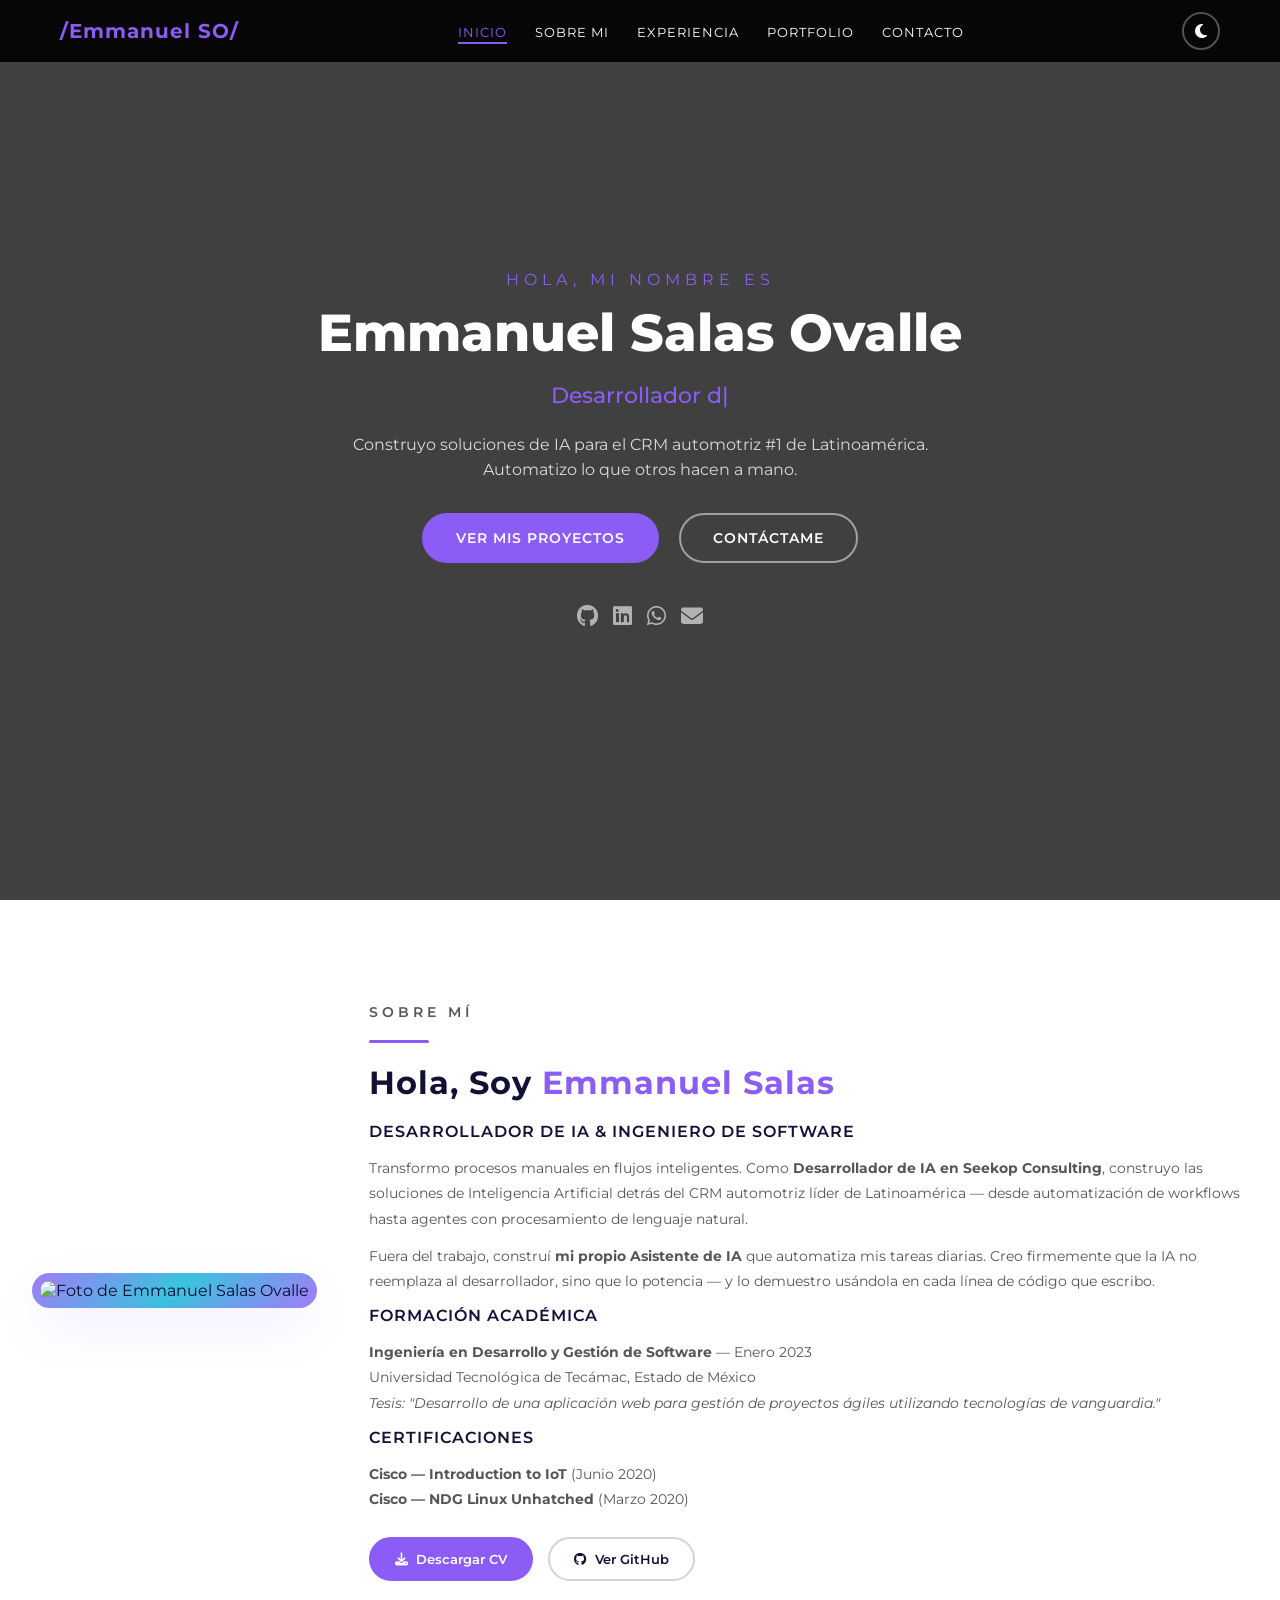
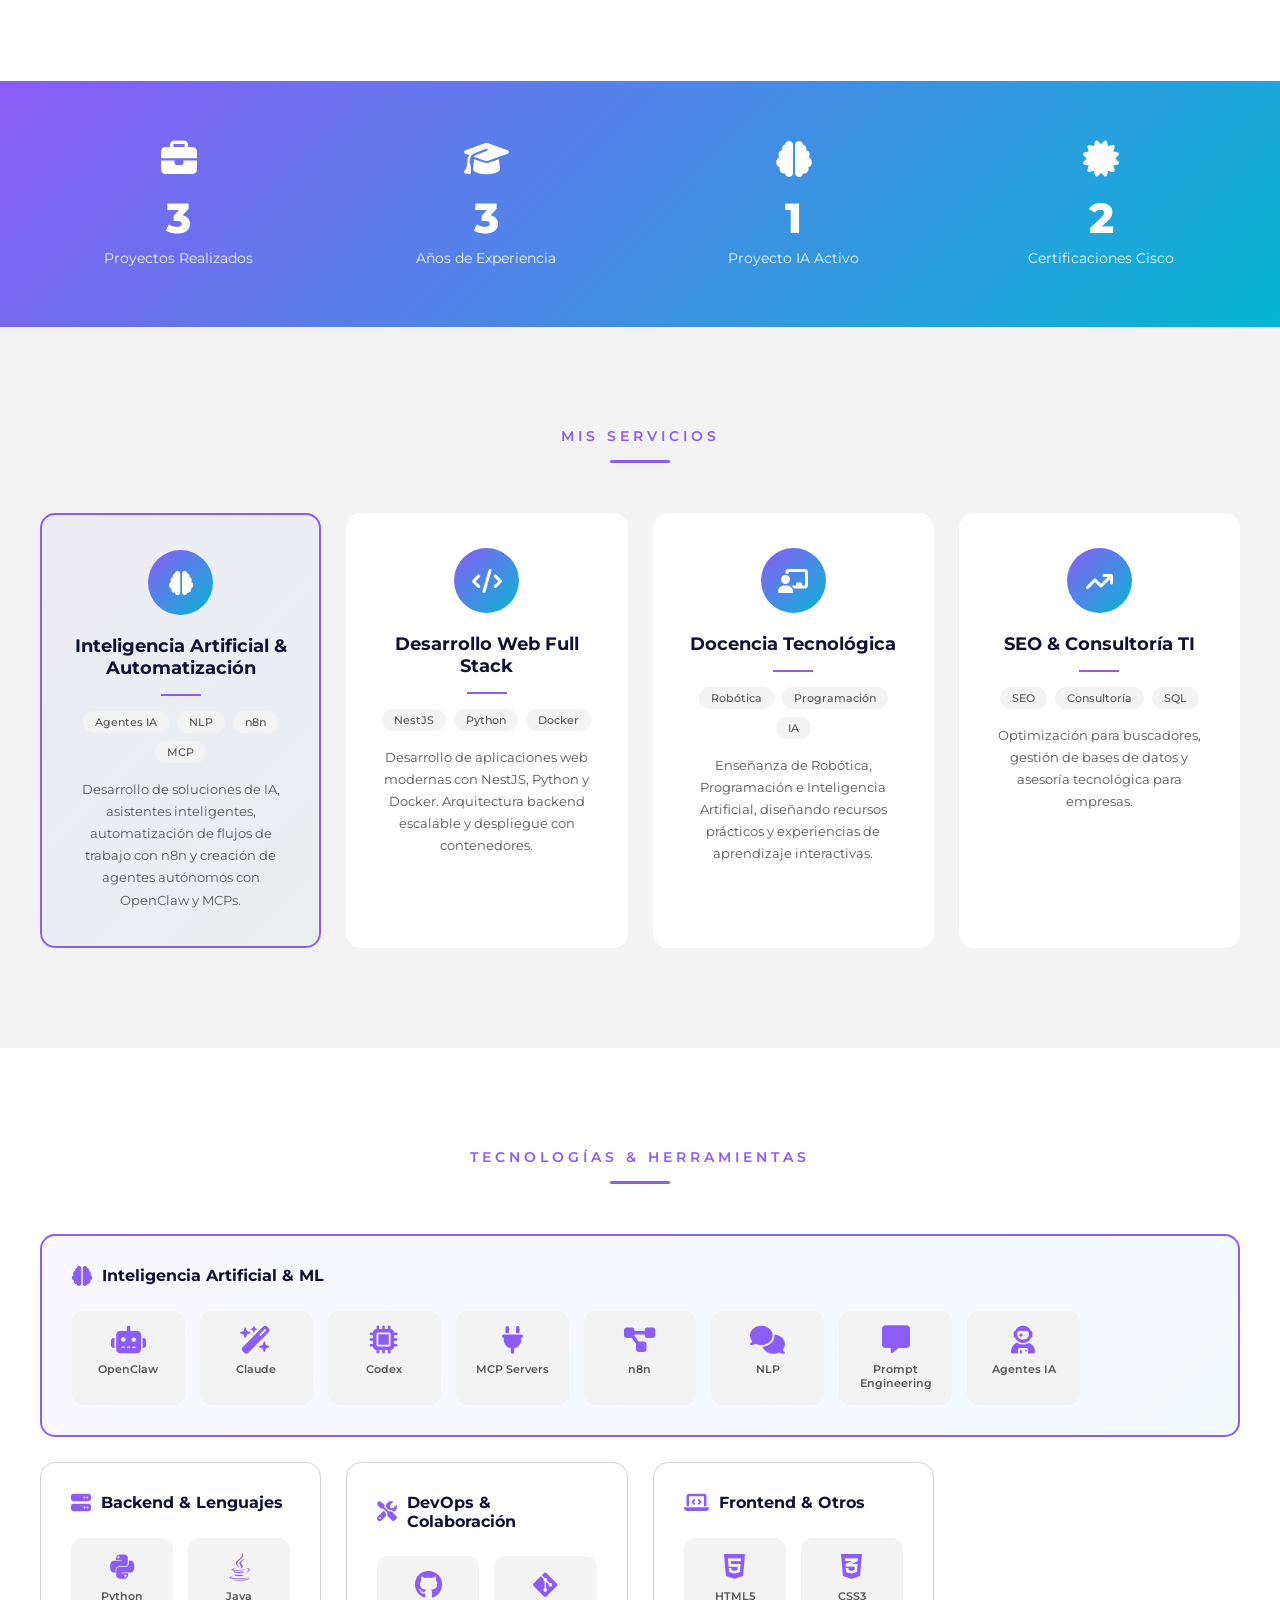
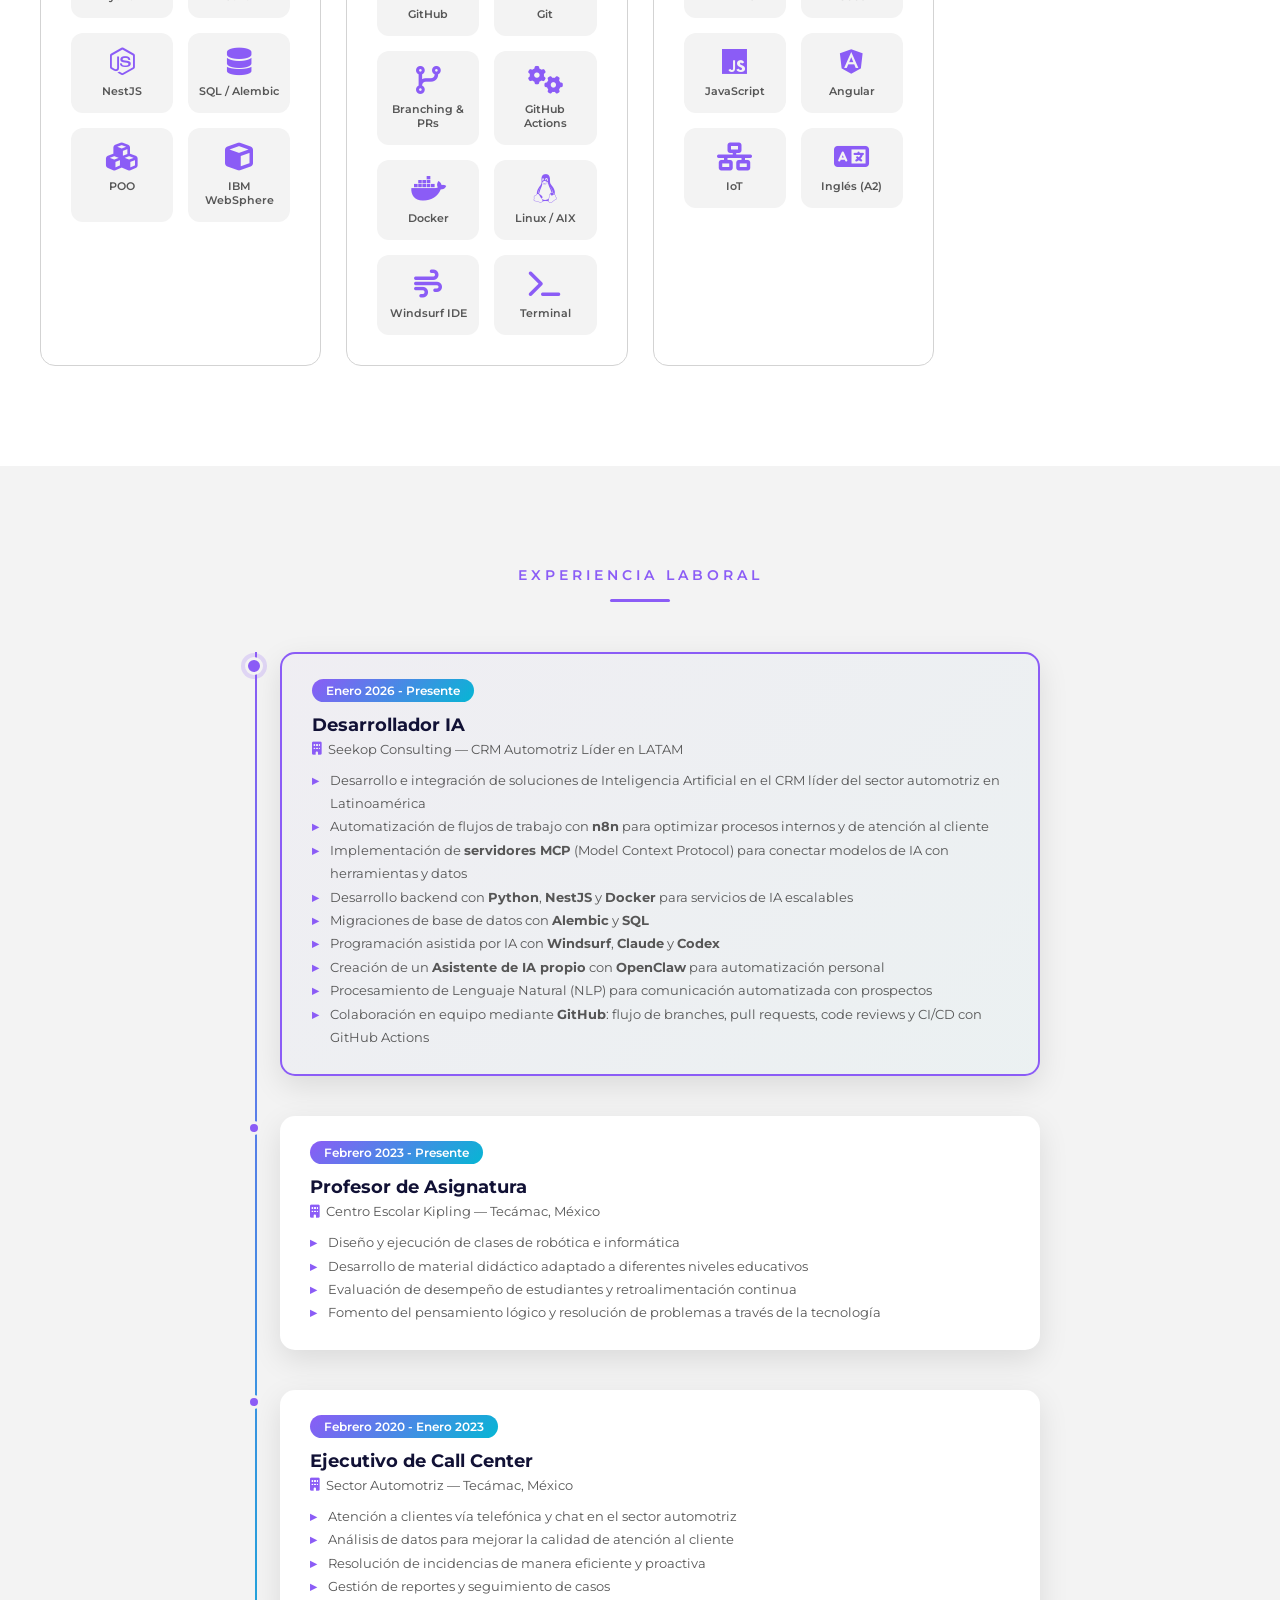
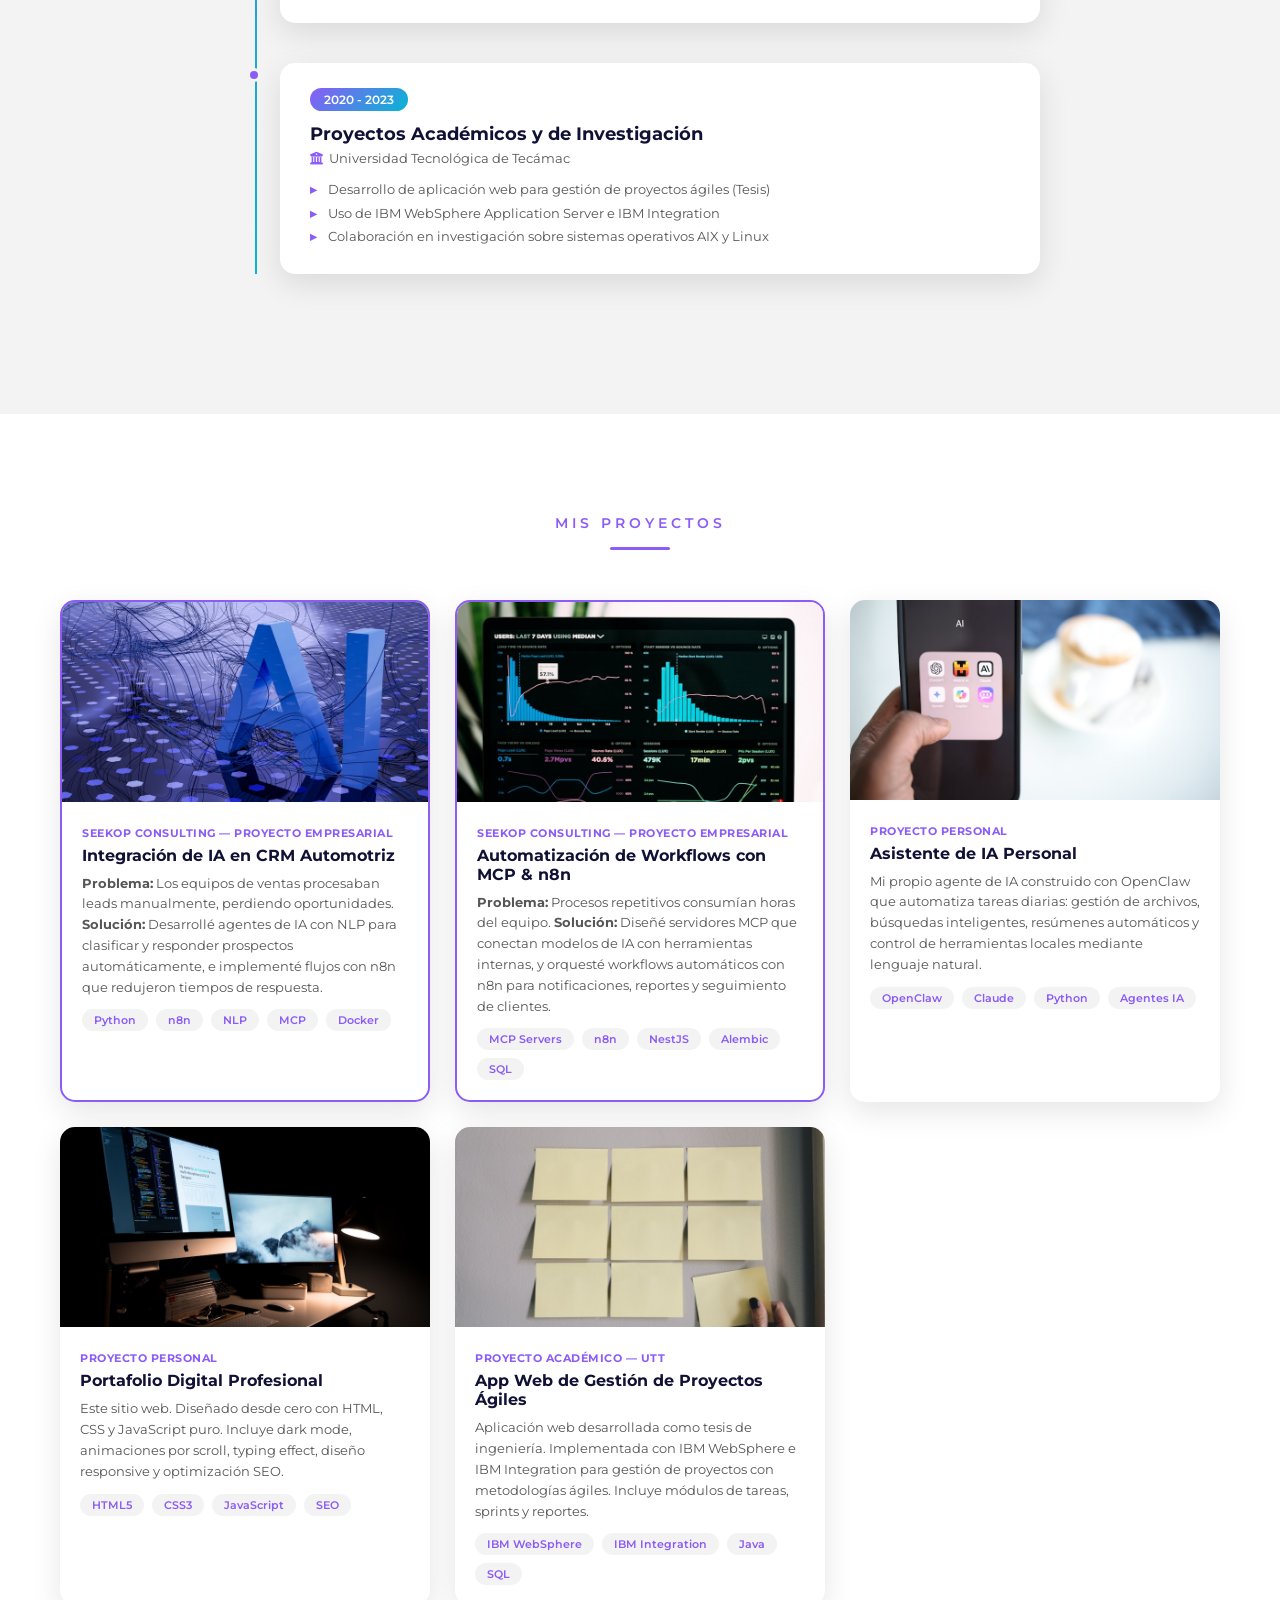
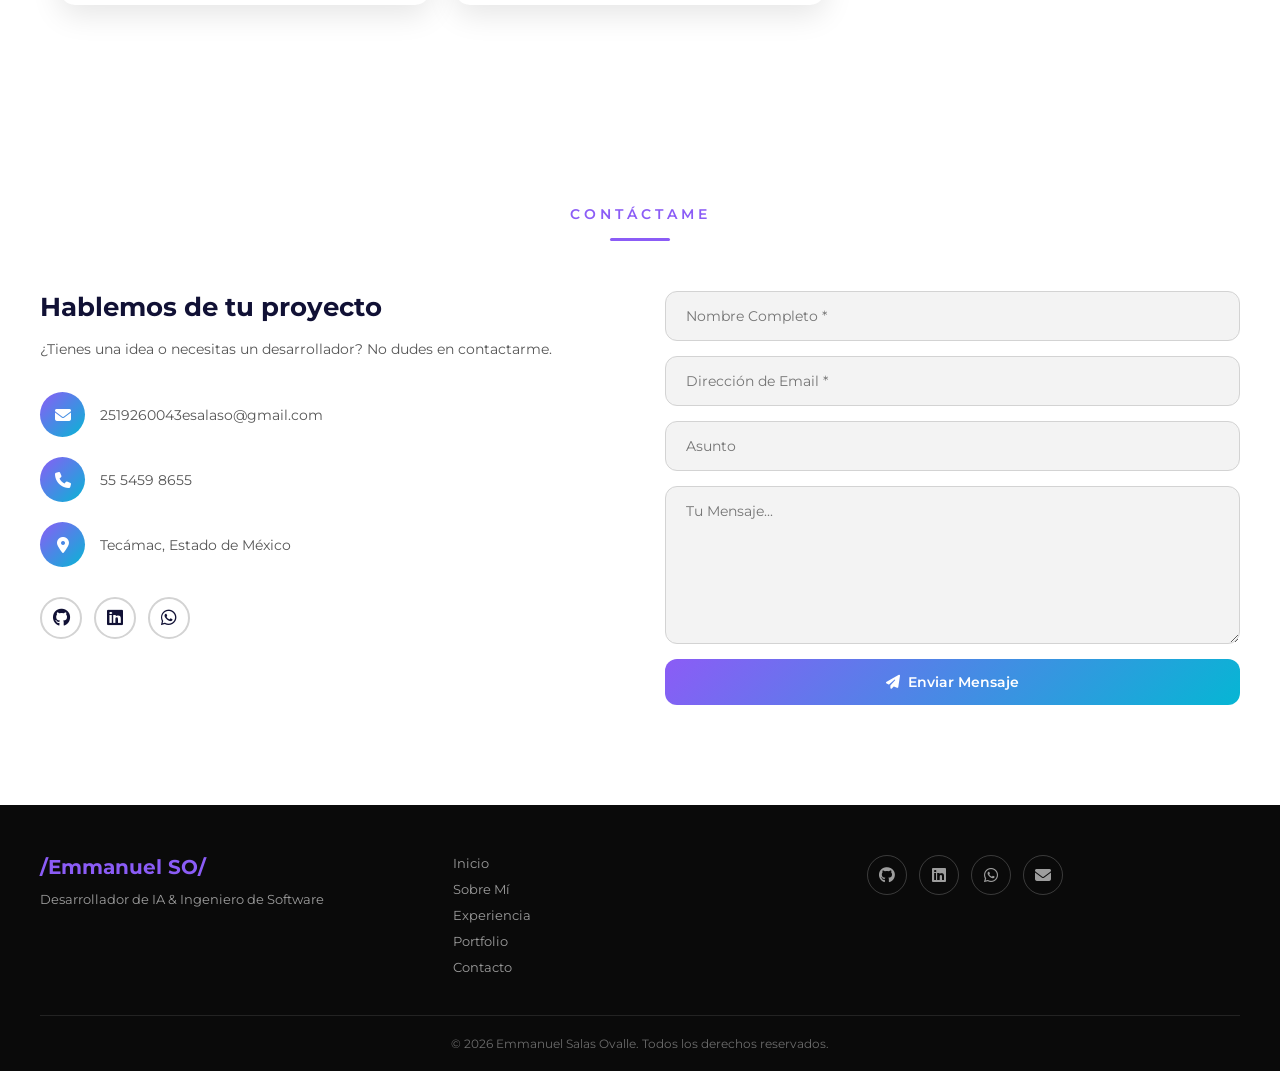
==== index.html @ 8e21f37c "feat: agregar preloader, OG image, Twitter cards y actualizar links GitHub" ====
<!DOCTYPE html>
<html lang="es" data-theme="light" style="scroll-behavior: smooth;">

<head>
    <meta charset="UTF-8">
    <meta http-equiv="X-UA-Compatible" content="IE=edge">
    <meta name="viewport" content="width=device-width, initial-scale=1.0">
    <meta name="description" content="Portafolio de Emmanuel Salas Ovalle - Desarrollador de IA en Seekop Consulting, Ingeniero en Desarrollo y Gestión de Software y Profesor de Robótica e Informática.">
    <meta property="og:title" content="Emmanuel Salas Ovalle - Desarrollador IA & Software">
    <meta property="og:description" content="Portafolio profesional de Emmanuel Salas Ovalle. Desarrollador de IA en Seekop Consulting, Desarrollo Web y Docencia Tecnológica.">
    <meta property="og:type" content="website">
    <meta property="og:image" content="https://emmanuelovalle0507-ops.github.io/trabajo-portafolio-CV/img/og-image.jpg">
    <meta property="og:url" content="https://emmanuelovalle0507-ops.github.io/trabajo-portafolio-CV/">
    <meta name="twitter:card" content="summary_large_image">
    <meta name="twitter:title" content="Emmanuel Salas Ovalle - Desarrollador IA & Software">
    <meta name="twitter:description" content="Portafolio profesional de Emmanuel Salas Ovalle. Desarrollador de IA en Seekop Consulting.">
    <meta name="twitter:image" content="https://emmanuelovalle0507-ops.github.io/trabajo-portafolio-CV/img/og-image.jpg">
    <link rel="preconnect" href="https://fonts.googleapis.com">
    <link rel="preconnect" href="https://fonts.gstatic.com" crossorigin>
    <link href="https://fonts.googleapis.com/css2?family=Montserrat:wght@300;400;500;600;700;800&display=swap" rel="stylesheet">
    <link rel="stylesheet" href="https://cdnjs.cloudflare.com/ajax/libs/font-awesome/6.1.1/css/all.min.css" integrity="sha512-KfkfwYDsLkIlwQp6LFnl8zNdLGxu9YAA1QvwINks4PhcElQSvqcyVLLD9aMhXd13uQjoXtEKNosOWaZqXgel0g==" crossorigin="anonymous" referrerpolicy="no-referrer" />
    <link rel="icon" href="data:image/svg+xml,<svg xmlns='http://www.w3.org/2000/svg' viewBox='0 0 100 100'><text y='.9em' font-size='90'>💻</text></svg>">
    <link rel="stylesheet" href="estilo.css">
    <title>Emmanuel Salas Ovalle | Desarrollador IA & Software</title>
</head>

<body>
    <!-- PRELOADER -->
    <div id="preloader">
        <div class="loader">
            <span class="loader-text">/Emmanuel SO/</span>
            <div class="loader-bar"><div class="loader-progress"></div></div>
        </div>
    </div>

    <!-- SECCION I N I C I O -->
    <section id="inicio">
        <div class="contenido">
            <header>
                <div class="contenido-header">
                    <h1>/Emmanuel SO/</h1>
                    <nav id="nav" class="">
                        <ul id="links">
                            <li><a href="#inicio" class="seleccionado">INICIO</a></li>
                            <li><a href="#sobremi">SOBRE MI</a></li>
                            <li><a href="#experiencia">EXPERIENCIA</a></li>
                            <li><a href="#portfolio">PORTFOLIO</a></li>
                            <li><a href="#contacto">CONTACTO</a></li>
                        </ul>
                    </nav>

                    <div class="header-acciones">
                        <!-- Dark mode toggle -->
                        <button id="tema-toggle" aria-label="Cambiar tema">
                            <i class="fa-solid fa-moon"></i>
                        </button>

                        <!-- Icono del menu responsive -->
                        <div id="icono-nav" onclick="responsiveMenu()">
                            <i class="fa-solid fa-bars"></i>
                        </div>
                    </div>
                </div>
            </header>
            <div class="presentacion">
                <p class="bienvenida">Hola, mi nombre es</p>
                <h2><span>Emmanuel Salas Ovalle</span></h2>
                <p class="typing-text" id="typing-text"></p>
                <p class="descripcion">Construyo soluciones de IA para el CRM automotriz #1 de Latinoamérica. Automatizo lo que otros hacen a mano.</p>
                <div class="hero-btns">
                    <a href="#portfolio" class="btn-primario">Ver mis proyectos</a>
                    <a href="#contacto" class="btn-secundario">Contáctame</a>
                </div>
                <div class="redes hero-redes">
                    <a href="https://github.com/EmmanuelSO12" target="_blank" rel="noopener noreferrer" aria-label="GitHub"><i class="fa-brands fa-github"></i></a>
                    <a href="https://www.linkedin.com/in/salas-ovalle-emmanuel-2b5255261/" target="_blank" rel="noopener noreferrer" aria-label="LinkedIn"><i class="fa-brands fa-linkedin"></i></a>
                    <a href="https://api.whatsapp.com/send?phone=525554598655" target="_blank" rel="noopener noreferrer" aria-label="WhatsApp"><i class="fa-brands fa-whatsapp"></i></a>
                    <a href="mailto:2519260043esalaso@gmail.com" aria-label="Email"><i class="fa-solid fa-envelope"></i></a>
                </div>
            </div>
        </div>
    </section>

    <!-- SECCION S O B R E M I -->
    <section id="sobremi">
        <div class="contenido-seccion fade-in">
            <div class="contenedor-foto">
                <img src="img/fotomia.jpeg" alt="Foto de Emmanuel Salas Ovalle">
            </div>
            <div class="sobremi">
                <p class="titulo-seccion">Sobre Mí</p>
                <h2>Hola, Soy <span>Emmanuel Salas</span></h2>
                <h3>Desarrollador de IA &amp; Ingeniero de Software</h3>
                <p>Transformo procesos manuales en flujos inteligentes. Como <strong>Desarrollador de IA en Seekop Consulting</strong>, construyo las soluciones de Inteligencia Artificial detrás del CRM automotriz líder de Latinoamérica — desde automatización de workflows hasta agentes con procesamiento de lenguaje natural.</p>
                <p>Fuera del trabajo, construí <strong>mi propio Asistente de IA</strong> que automatiza mis tareas diarias. Creo firmemente que la IA no reemplaza al desarrollador, sino que lo potencia — y lo demuestro usándola en cada línea de código que escribo.</p>

                <h3>Formación Académica</h3>
                <p>
                    <strong>Ingeniería en Desarrollo y Gestión de Software</strong> — Enero 2023<br>
                    Universidad Tecnológica de Tecámac, Estado de México<br>
                    <em>Tesis: "Desarrollo de una aplicación web para gestión de proyectos ágiles utilizando tecnologías de vanguardia."</em>
                </p>

                <h3>Certificaciones</h3>
                <p>
                    <strong>Cisco — Introduction to IoT</strong> (Junio 2020)<br>
                    <strong>Cisco — NDG Linux Unhatched</strong> (Marzo 2020)
                </p>

                <div class="sobremi-btns">
                    <a href="img/CV_Salas_Ovalle_Emmanuel.pdf" target="_blank" class="btn-cv"><i class="fa-solid fa-download"></i> Descargar CV</a>
                    <a href="https://github.com/EmmanuelSO12" target="_blank" rel="noopener noreferrer" class="btn-github"><i class="fa-brands fa-github"></i> Ver GitHub</a>
                </div>
            </div>
        </div>
    </section>

    <!-- SECCION C O N T A D O R E S -->
    <section id="contadores">
        <div class="contadores-grid">
            <div class="contador fade-in">
                <i class="fa-solid fa-briefcase"></i>
                <span class="contador-numero" data-target="5">0</span>
                <p>Proyectos Realizados</p>
            </div>
            <div class="contador fade-in">
                <i class="fa-solid fa-graduation-cap"></i>
                <span class="contador-numero" data-target="5">0</span>
                <p>Años de Experiencia</p>
            </div>
            <div class="contador fade-in">
                <i class="fa-solid fa-brain"></i>
                <span class="contador-numero" data-target="1">0</span>
                <p>Proyecto IA Activo</p>
            </div>
            <div class="contador fade-in">
                <i class="fa-solid fa-certificate"></i>
                <span class="contador-numero" data-target="2">0</span>
                <p>Certificaciones Cisco</p>
            </div>
        </div>
    </section>

    <!-- SECCION S E R V I C I O S -->
    <section id="servicios">
        <h3 class="titulo-seccion fade-in">MIS SERVICIOS</h3>
        <div class="servicios-grid">
            <div class="servicio fade-in">
                <span class="icono"><i class="fa-solid fa-brain"></i></span>
                <h4>Inteligencia Artificial &amp; Automatización</h4>
                <hr>
                <ul class="servicios-tag">
                    <li>Agentes IA</li>
                    <li>NLP</li>
                    <li>n8n</li>
                    <li>MCP</li>
                </ul>
                <p>Desarrollo de soluciones de IA, asistentes inteligentes, automatización de flujos de trabajo con n8n y creación de agentes autónomos con OpenClaw y MCPs.</p>
            </div>
            <div class="servicio fade-in">
                <span class="icono"><i class="fa-solid fa-code"></i></span>
                <h4>Desarrollo Web Full Stack</h4>
                <hr>
                <ul class="servicios-tag">
                    <li>NestJS</li>
                    <li>Python</li>
                    <li>Docker</li>
                </ul>
                <p>Desarrollo de aplicaciones web modernas con NestJS, Python y Docker. Arquitectura backend escalable y despliegue con contenedores.</p>
            </div>
            <div class="servicio fade-in">
                <span class="icono"><i class="fa-solid fa-chalkboard-user"></i></span>
                <h4>Docencia Tecnológica</h4>
                <hr>
                <ul class="servicios-tag">
                    <li>Robótica</li>
                    <li>Programación</li>
                    <li>IA</li>
                </ul>
                <p>Enseñanza de Robótica, Programación e Inteligencia Artificial, diseñando recursos prácticos y experiencias de aprendizaje interactivas.</p>
            </div>
            <div class="servicio fade-in">
                <span class="icono"><i class="fa-solid fa-arrow-trend-up"></i></span>
                <h4>SEO &amp; Consultoría TI</h4>
                <hr>
                <ul class="servicios-tag">
                    <li>SEO</li>
                    <li>Consultoría</li>
                    <li>SQL</li>
                </ul>
                <p>Optimización para buscadores, gestión de bases de datos y asesoría tecnológica para empresas.</p>
            </div>
        </div>
    </section>

    <!-- SECCION H A B I L I D A D E S -->
    <section id="skills">
        <h3 class="titulo-seccion fade-in">TECNOLOGÍAS &amp; HERRAMIENTAS</h3>
        <div class="skills-grid">
            <!-- CATEGORIA PRINCIPAL: IA -->
            <div class="skill-categoria fade-in">
                <h4><i class="fa-solid fa-brain"></i> Inteligencia Artificial &amp; ML</h4>
                <div class="tech-items">
                    <div class="tech-item">
                        <i class="fa-solid fa-robot"></i>
                        <span>OpenClaw</span>
                    </div>
                    <div class="tech-item">
                        <i class="fa-solid fa-wand-magic-sparkles"></i>
                        <span>Claude</span>
                    </div>
                    <div class="tech-item">
                        <i class="fa-solid fa-microchip"></i>
                        <span>Codex</span>
                    </div>
                    <div class="tech-item">
                        <i class="fa-solid fa-plug"></i>
                        <span>MCP Servers</span>
                    </div>
                    <div class="tech-item">
                        <i class="fa-solid fa-diagram-project"></i>
                        <span>n8n</span>
                    </div>
                    <div class="tech-item">
                        <i class="fa-solid fa-comments"></i>
                        <span>NLP</span>
                    </div>
                    <div class="tech-item">
                        <i class="fa-solid fa-message"></i>
                        <span>Prompt Engineering</span>
                    </div>
                    <div class="tech-item">
                        <i class="fa-solid fa-user-astronaut"></i>
                        <span>Agentes IA</span>
                    </div>
                </div>
            </div>
            <!-- BACKEND & LENGUAJES -->
            <div class="skill-categoria fade-in">
                <h4><i class="fa-solid fa-server"></i> Backend &amp; Lenguajes</h4>
                <div class="tech-items">
                    <div class="tech-item">
                        <i class="fa-brands fa-python"></i>
                        <span>Python</span>
                    </div>
                    <div class="tech-item">
                        <i class="fa-brands fa-java"></i>
                        <span>Java</span>
                    </div>
                    <div class="tech-item">
                        <i class="fa-brands fa-node-js"></i>
                        <span>NestJS</span>
                    </div>
                    <div class="tech-item">
                        <i class="fa-solid fa-database"></i>
                        <span>SQL / Alembic</span>
                    </div>
                    <div class="tech-item">
                        <i class="fa-solid fa-cubes"></i>
                        <span>POO</span>
                    </div>
                    <div class="tech-item">
                        <i class="fa-solid fa-cube"></i>
                        <span>IBM WebSphere</span>
                    </div>
                </div>
            </div>
            <!-- DEVOPS & HERRAMIENTAS -->
            <div class="skill-categoria fade-in">
                <h4><i class="fa-solid fa-tools"></i> DevOps &amp; Colaboración</h4>
                <div class="tech-items">
                    <div class="tech-item">
                        <i class="fa-brands fa-github"></i>
                        <span>GitHub</span>
                    </div>
                    <div class="tech-item">
                        <i class="fa-brands fa-git-alt"></i>
                        <span>Git</span>
                    </div>
                    <div class="tech-item">
                        <i class="fa-solid fa-code-branch"></i>
                        <span>Branching & PRs</span>
                    </div>
                    <div class="tech-item">
                        <i class="fa-solid fa-gears"></i>
                        <span>GitHub Actions</span>
                    </div>
                    <div class="tech-item">
                        <i class="fa-brands fa-docker"></i>
                        <span>Docker</span>
                    </div>
                    <div class="tech-item">
                        <i class="fa-brands fa-linux"></i>
                        <span>Linux / AIX</span>
                    </div>
                    <div class="tech-item">
                        <i class="fa-solid fa-wind"></i>
                        <span>Windsurf IDE</span>
                    </div>
                    <div class="tech-item">
                        <i class="fa-solid fa-terminal"></i>
                        <span>Terminal</span>
                    </div>
                </div>
            </div>
            <!-- FRONTEND & OTROS -->
            <div class="skill-categoria fade-in">
                <h4><i class="fa-solid fa-laptop-code"></i> Frontend &amp; Otros</h4>
                <div class="tech-items">
                    <div class="tech-item">
                        <i class="fa-brands fa-html5"></i>
                        <span>HTML5</span>
                    </div>
                    <div class="tech-item">
                        <i class="fa-brands fa-css3-alt"></i>
                        <span>CSS3</span>
                    </div>
                    <div class="tech-item">
                        <i class="fa-brands fa-js"></i>
                        <span>JavaScript</span>
                    </div>
                    <div class="tech-item">
                        <i class="fa-brands fa-angular"></i>
                        <span>Angular</span>
                    </div>
                    <div class="tech-item">
                        <i class="fa-solid fa-network-wired"></i>
                        <span>IoT</span>
                    </div>
                    <div class="tech-item">
                        <i class="fa-solid fa-language"></i>
                        <span>Inglés (A2)</span>
                    </div>
                </div>
            </div>
        </div>
    </section>

    <!-- SECCION E X P E R I E N C I A -->
    <section id="experiencia">
        <h3 class="titulo-seccion fade-in">EXPERIENCIA LABORAL</h3>
        <div class="timeline">
            <div class="timeline-item fade-in">
                <div class="timeline-dot"></div>
                <div class="timeline-contenido">
                    <span class="timeline-fecha">Enero 2026 - Presente</span>
                    <h4>Desarrollador IA</h4>
                    <p class="timeline-empresa"><i class="fa-solid fa-building"></i> Seekop Consulting — CRM Automotriz Líder en LATAM</p>
                    <ul>
                        <li>Desarrollo e integración de soluciones de Inteligencia Artificial en el CRM líder del sector automotriz en Latinoamérica</li>
                        <li>Automatización de flujos de trabajo con <strong>n8n</strong> para optimizar procesos internos y de atención al cliente</li>
                        <li>Implementación de <strong>servidores MCP</strong> (Model Context Protocol) para conectar modelos de IA con herramientas y datos</li>
                        <li>Desarrollo backend con <strong>Python</strong>, <strong>NestJS</strong> y <strong>Docker</strong> para servicios de IA escalables</li>
                        <li>Migraciones de base de datos con <strong>Alembic</strong> y <strong>SQL</strong></li>
                        <li>Programación asistida por IA con <strong>Windsurf</strong>, <strong>Claude</strong> y <strong>Codex</strong></li>
                        <li>Creación de un <strong>Asistente de IA propio</strong> con <strong>OpenClaw</strong> para automatización personal</li>
                        <li>Procesamiento de Lenguaje Natural (NLP) para comunicación automatizada con prospectos</li>
                        <li>Colaboración en equipo mediante <strong>GitHub</strong>: flujo de branches, pull requests, code reviews y CI/CD con GitHub Actions</li>
                    </ul>
                </div>
            </div>
            <div class="timeline-item fade-in">
                <div class="timeline-dot"></div>
                <div class="timeline-contenido">
                    <span class="timeline-fecha">Febrero 2023 - Presente</span>
                    <h4>Profesor de Asignatura</h4>
                    <p class="timeline-empresa"><i class="fa-solid fa-building"></i> Centro Escolar Kipling — Tecámac, México</p>
                    <ul>
                        <li>Diseño y ejecución de clases de robótica e informática</li>
                        <li>Desarrollo de material didáctico adaptado a diferentes niveles educativos</li>
                        <li>Evaluación de desempeño de estudiantes y retroalimentación continua</li>
                        <li>Fomento del pensamiento lógico y resolución de problemas a través de la tecnología</li>
                    </ul>
                </div>
            </div>
            <div class="timeline-item fade-in">
                <div class="timeline-dot"></div>
                <div class="timeline-contenido">
                    <span class="timeline-fecha">Febrero 2020 - Enero 2023</span>
                    <h4>Ejecutivo de Call Center</h4>
                    <p class="timeline-empresa"><i class="fa-solid fa-building"></i> Sector Automotriz — Tecámac, México</p>
                    <ul>
                        <li>Atención a clientes vía telefónica y chat en el sector automotriz</li>
                        <li>Análisis de datos para mejorar la calidad de atención al cliente</li>
                        <li>Resolución de incidencias de manera eficiente y proactiva</li>
                        <li>Gestión de reportes y seguimiento de casos</li>
                    </ul>
                </div>
            </div>
            <div class="timeline-item fade-in">
                <div class="timeline-dot"></div>
                <div class="timeline-contenido">
                    <span class="timeline-fecha">2020 - 2023</span>
                    <h4>Proyectos Académicos y de Investigación</h4>
                    <p class="timeline-empresa"><i class="fa-solid fa-university"></i> Universidad Tecnológica de Tecámac</p>
                    <ul>
                        <li>Desarrollo de aplicación web para gestión de proyectos ágiles (Tesis)</li>
                        <li>Uso de IBM WebSphere Application Server e IBM Integration</li>
                        <li>Colaboración en investigación sobre sistemas operativos AIX y Linux</li>
                    </ul>
                </div>
            </div>
        </div>
    </section>

    <!-- SECCION PORTAFOLIO -->
    <section id="portfolio">
        <h3 class="titulo-seccion fade-in">MIS PROYECTOS</h3>
        <div class="portfolio-grid">
            <!-- CASE STUDY: Seekop IA -->
            <div class="proyecto proyecto-destacado fade-in">
                <div class="proyecto-img">
                    <img src="img/proyecto-ia-crm.jpg" alt="IA en Seekop Consulting - CRM Automotriz" loading="lazy">
                    <div class="proyecto-overlay">
                        <div class="proyecto-links">
                            <span class="badge-case-study">Case Study</span>
                        </div>
                    </div>
                </div>
                <div class="proyecto-info">
                    <span class="proyecto-tipo">Seekop Consulting — Proyecto Empresarial</span>
                    <h4>Integración de IA en CRM Automotriz</h4>
                    <p><strong>Problema:</strong> Los equipos de ventas procesaban leads manualmente, perdiendo oportunidades. <strong>Solución:</strong> Desarrollé agentes de IA con NLP para clasificar y responder prospectos automáticamente, e implementé flujos con n8n que redujeron tiempos de respuesta.</p>
                    <div class="proyecto-tags">
                        <span>Python</span>
                        <span>n8n</span>
                        <span>NLP</span>
                        <span>MCP</span>
                        <span>Docker</span>
                    </div>
                </div>
            </div>
            <!-- CASE STUDY: Automatización Seekop -->
            <div class="proyecto proyecto-destacado fade-in">
                <div class="proyecto-img">
                    <img src="img/proyecto-workflows.jpg" alt="Automatización de Workflows con n8n" loading="lazy">
                    <div class="proyecto-overlay">
                        <div class="proyecto-links">
                            <span class="badge-case-study">Case Study</span>
                        </div>
                    </div>
                </div>
                <div class="proyecto-info">
                    <span class="proyecto-tipo">Seekop Consulting — Proyecto Empresarial</span>
                    <h4>Automatización de Workflows con MCP &amp; n8n</h4>
                    <p><strong>Problema:</strong> Procesos repetitivos consumían horas del equipo. <strong>Solución:</strong> Diseñé servidores MCP que conectan modelos de IA con herramientas internas, y orquesté workflows automáticos con n8n para notificaciones, reportes y seguimiento de clientes.</p>
                    <div class="proyecto-tags">
                        <span>MCP Servers</span>
                        <span>n8n</span>
                        <span>NestJS</span>
                        <span>Alembic</span>
                        <span>SQL</span>
                    </div>
                </div>
            </div>
            <!-- PROYECTO REAL: Asistente IA Personal -->
            <div class="proyecto fade-in">
                <div class="proyecto-img">
                    <img src="img/proyecto-asistente-ia-v2.jpg" alt="Asistente de IA Personal con OpenClaw" loading="lazy">
                    <div class="proyecto-overlay">
                        <div class="proyecto-links">
                            <a href="https://github.com/EmmanuelSO12" target="_blank" rel="noopener noreferrer" aria-label="Ver código"><i class="fa-brands fa-github"></i></a>
                        </div>
                    </div>
                </div>
                <div class="proyecto-info">
                    <span class="proyecto-tipo">Proyecto Personal</span>
                    <h4>Asistente de IA Personal</h4>
                    <p>Mi propio agente de IA construido con OpenClaw que automatiza tareas diarias: gestión de archivos, búsquedas inteligentes, resúmenes automáticos y control de herramientas locales mediante lenguaje natural.</p>
                    <div class="proyecto-tags">
                        <span>OpenClaw</span>
                        <span>Claude</span>
                        <span>Python</span>
                        <span>Agentes IA</span>
                    </div>
                </div>
            </div>
            <!-- PROYECTO REAL: Este Portafolio -->
            <div class="proyecto fade-in">
                <div class="proyecto-img">
                    <img src="img/proyecto-portafolio.jpg" alt="Portafolio Digital Profesional" loading="lazy">
                    <div class="proyecto-overlay">
                        <div class="proyecto-links">
                            <a href="#inicio" aria-label="Ver demo"><i class="fa-solid fa-eye"></i></a>
                            <a href="https://github.com/emmanuelovalle0507-ops/trabajo-portafolio-CV" target="_blank" rel="noopener noreferrer" aria-label="Ver código"><i class="fa-brands fa-github"></i></a>
                        </div>
                    </div>
                </div>
                <div class="proyecto-info">
                    <span class="proyecto-tipo">Proyecto Personal</span>
                    <h4>Portafolio Digital Profesional</h4>
                    <p>Este sitio web. Diseñado desde cero con HTML, CSS y JavaScript puro. Incluye dark mode, animaciones por scroll, typing effect, diseño responsive y optimización SEO.</p>
                    <div class="proyecto-tags">
                        <span>HTML5</span>
                        <span>CSS3</span>
                        <span>JavaScript</span>
                        <span>SEO</span>
                    </div>
                </div>
            </div>
            <!-- PROYECTO REAL: Tesis -->
            <div class="proyecto fade-in">
                <div class="proyecto-img">
                    <img src="img/proyecto-tesis.jpg" alt="Gestión de Proyectos Ágiles - Tesis" loading="lazy">
                    <div class="proyecto-overlay">
                        <div class="proyecto-links">
                            <span class="badge-case-study">Tesis</span>
                        </div>
                    </div>
                </div>
                <div class="proyecto-info">
                    <span class="proyecto-tipo">Proyecto Académico — UTT</span>
                    <h4>App Web de Gestión de Proyectos Ágiles</h4>
                    <p>Aplicación web desarrollada como tesis de ingeniería. Implementada con IBM WebSphere e IBM Integration para gestión de proyectos con metodologías ágiles. Incluye módulos de tareas, sprints y reportes.</p>
                    <div class="proyecto-tags">
                        <span>IBM WebSphere</span>
                        <span>IBM Integration</span>
                        <span>Java</span>
                        <span>SQL</span>
                    </div>
                </div>
            </div>
        </div>
    </section>

    <!-- SECCION C O N T A C T O -->
    <section id="contacto">
        <h3 class="titulo-seccion fade-in">CONTÁCTAME</h3>
        <div class="contacto-contenedor">
            <div class="contacto-info fade-in">
                <h4>Hablemos de tu proyecto</h4>
                <p>¿Tienes una idea o necesitas un desarrollador? No dudes en contactarme.</p>
                <div class="contacto-detalles">
                    <div class="contacto-item">
                        <i class="fa-solid fa-envelope"></i>
                        <span>2519260043esalaso@gmail.com</span>
                    </div>
                    <div class="contacto-item">
                        <i class="fa-solid fa-phone"></i>
                        <span>55 5459 8655</span>
                    </div>
                    <div class="contacto-item">
                        <i class="fa-solid fa-location-dot"></i>
                        <span>Tecámac, Estado de México</span>
                    </div>
                </div>
                <div class="redes contacto-redes">
                    <a href="https://github.com/EmmanuelSO12" target="_blank" rel="noopener noreferrer" aria-label="GitHub"><i class="fa-brands fa-github"></i></a>
                    <a href="https://www.linkedin.com/in/salas-ovalle-emmanuel-2b5255261/" target="_blank" rel="noopener noreferrer" aria-label="LinkedIn"><i class="fa-brands fa-linkedin"></i></a>
                    <a href="https://api.whatsapp.com/send?phone=525554598655" target="_blank" rel="noopener noreferrer" aria-label="WhatsApp"><i class="fa-brands fa-whatsapp"></i></a>
                </div>
            </div>
            <div class="contenedor-form fade-in">
                <form action="https://formspree.io/f/mgebvbpy" method="POST">
                    <input type="text" name="name" placeholder="Nombre Completo *" required>
                    <input type="email" name="email" placeholder="Dirección de Email *" required>
                    <input type="text" name="subject" placeholder="Asunto">
                    <textarea name="message" cols="30" rows="7" placeholder="Tu Mensaje..." required></textarea>
                    <button type="submit" class="btn-enviar"><i class="fa-solid fa-paper-plane"></i> Enviar Mensaje</button>
                </form>
            </div>
        </div>
    </section>

    <!-- SECCION FOOTER -->
    <footer>
        <div class="footer-contenido">
            <div class="footer-brand">
                <h3>/Emmanuel SO/</h3>
                <p>Desarrollador de IA &amp; Ingeniero de Software</p>
            </div>
            <div class="footer-links">
                <a href="#inicio">Inicio</a>
                <a href="#sobremi">Sobre Mí</a>
                <a href="#experiencia">Experiencia</a>
                <a href="#portfolio">Portfolio</a>
                <a href="#contacto">Contacto</a>
            </div>
            <div class="redes footer-redes">
                <a href="https://github.com/EmmanuelSO12" target="_blank" rel="noopener noreferrer" aria-label="GitHub"><i class="fa-brands fa-github"></i></a>
                <a href="https://www.linkedin.com/in/salas-ovalle-emmanuel-2b5255261/" target="_blank" rel="noopener noreferrer" aria-label="LinkedIn"><i class="fa-brands fa-linkedin"></i></a>
                <a href="https://api.whatsapp.com/send?phone=525554598655" target="_blank" rel="noopener noreferrer" aria-label="WhatsApp"><i class="fa-brands fa-whatsapp"></i></a>
                <a href="mailto:2519260043esalaso@gmail.com" aria-label="Email"><i class="fa-solid fa-envelope"></i></a>
            </div>
        </div>
        <div class="footer-bottom">
            <p>&copy; 2026 Emmanuel Salas Ovalle. Todos los derechos reservados.</p>
        </div>
    </footer>

    <!-- Botón volver arriba -->
    <button id="btn-arriba" aria-label="Volver arriba">
        <i class="fa-solid fa-chevron-up"></i>
    </button>

    <script src="script.js"></script>
</body>

</html>
---- estilo.css ----
@import url('https://fonts.googleapis.com/css2?family=Montserrat:wght@200;300;400;500;600;700;800&display=swap');

/* *********************/
/* CSS CUSTOM PROPERTIES */
/* *********************/

:root {
    --primary: #8b5cf6;
    --primary-dark: #7c3aed;
    --bg: #ffffff;
    --bg-alt: #f3f3f3;
    --bg-card: #ffffff;
    --text: #111135;
    --text-secondary: #565656;
    --text-light: #8a8a8a;
    --border: #d3d3d3;
    --header-bg: rgba(0, 0, 0, 0.9);
    --shadow: 0 10px 30px rgba(0, 0, 0, 0.1);
    --shadow-hover: 0 15px 40px rgba(0, 0, 0, 0.2);
    --transition: 0.3s ease;
}

[data-theme="dark"] {
    --bg: #0c0a1a;
    --bg-alt: #151231;
    --bg-card: #1a1740;
    --text: #e0e0e0;
    --text-secondary: #b0b0b0;
    --text-light: #888;
    --border: #333;
    --header-bg: rgba(15, 15, 26, 0.95);
    --shadow: 0 10px 30px rgba(0, 0, 0, 0.3);
    --shadow-hover: 0 15px 40px rgba(0, 0, 0, 0.5);
}

/* *********************/
/* PRELOADER */
/* *********************/

#preloader {
    position: fixed;
    top: 0;
    left: 0;
    width: 100%;
    height: 100%;
    background-color: #0c0a1a;
    display: flex;
    align-items: center;
    justify-content: center;
    z-index: 9999;
    transition: opacity 0.5s ease, visibility 0.5s ease;
}

#preloader.loaded {
    opacity: 0;
    visibility: hidden;
}

.loader {
    text-align: center;
}

.loader-text {
    display: block;
    font-family: 'Montserrat', sans-serif;
    font-size: 24px;
    font-weight: 700;
    color: #8b5cf6;
    margin-bottom: 20px;
    letter-spacing: 2px;
}

.loader-bar {
    width: 200px;
    height: 3px;
    background-color: rgba(139, 92, 246, 0.15);
    border-radius: 3px;
    overflow: hidden;
}

.loader-progress {
    width: 0%;
    height: 100%;
    background: linear-gradient(90deg, #8b5cf6, #06b6d4);
    border-radius: 3px;
    animation: loading 1.5s ease forwards;
}

@keyframes loading {
    0% { width: 0%; }
    50% { width: 70%; }
    100% { width: 100%; }
}

* {
    margin: 0;
    padding: 0;
    box-sizing: border-box;
    font-family: 'Montserrat', sans-serif;
}

html {
    scroll-behavior: smooth;
}

body {
    background-color: var(--bg);
    color: var(--text);
    transition: background-color var(--transition), color var(--transition);
}

/* *********************/
/* TITULO DE SECCIONES */
/* *********************/

.titulo-seccion {
    text-align: center;
    font-size: 14px;
    text-transform: uppercase;
    color: var(--primary);
    letter-spacing: 4px;
    font-weight: 600;
    margin-bottom: 50px;
    position: relative;
}

.titulo-seccion::after {
    content: '';
    display: block;
    width: 60px;
    height: 3px;
    background-color: var(--primary);
    margin: 15px auto 0;
    border-radius: 2px;
}

/* *********************/
/* SCROLL ANIMATIONS */
/* *********************/

.fade-in {
    opacity: 0;
    transform: translateY(30px);
    transition: opacity 0.6s ease, transform 0.6s ease;
}

.fade-in.visible {
    opacity: 1;
    transform: translateY(0);
}

/* *********************/
/* seccion I N I C I O */
/* *********************/

#inicio {
    background: linear-gradient(rgba(0, 0, 0, 0.75), rgba(0, 0, 0, 0.75)), url("img/fondo.jpg");
    background-size: cover;
    background-position: center center;
    height: 100vh;
    position: relative;
}

#inicio .contenido header {
    background-color: var(--header-bg);
    position: fixed;
    width: 100%;
    z-index: 100;
    top: 0;
    backdrop-filter: blur(10px);
    -webkit-backdrop-filter: blur(10px);
    transition: background-color var(--transition);
}

#inicio .contenido header .contenido-header {
    max-width: 1200px;
    margin: auto;
    display: flex;
    justify-content: space-between;
    align-items: center;
    padding: 12px 20px;
}

#inicio .contenido header .contenido-header h1 {
    text-align: center;
    color: var(--primary);
    font-size: 20px;
    font-weight: 700;
    letter-spacing: 1px;
}

#inicio .contenido header .contenido-header nav ul {
    list-style: none;
    display: flex;
    align-items: center;
}

#inicio .contenido header .contenido-header nav ul li a {
    text-decoration: none;
    color: #fff;
    margin: 0 14px;
    font-weight: 400;
    font-size: 13px;
    letter-spacing: 1px;
    transition: var(--transition);
    position: relative;
}

#inicio .contenido header .contenido-header nav ul li a::after {
    content: '';
    position: absolute;
    bottom: -4px;
    left: 0;
    width: 0;
    height: 2px;
    background-color: var(--primary);
    transition: width var(--transition);
}

#inicio .contenido header .contenido-header nav ul li a:hover::after,
#inicio .contenido header .contenido-header nav ul li a.seleccionado::after {
    width: 100%;
}

#inicio .contenido header .contenido-header nav ul li a:hover {
    color: var(--primary);
}

.seleccionado {
    color: var(--primary) !important;
}

.header-acciones {
    display: flex;
    align-items: center;
    gap: 15px;
}

#tema-toggle {
    background: none;
    border: 2px solid rgba(255, 255, 255, 0.3);
    color: #fff;
    width: 38px;
    height: 38px;
    border-radius: 50%;
    cursor: pointer;
    font-size: 16px;
    transition: var(--transition);
    display: flex;
    align-items: center;
    justify-content: center;
}

#tema-toggle:hover {
    border-color: var(--primary);
    color: var(--primary);
}

#icono-nav {
    color: #fff;
    display: none;
    cursor: pointer;
    font-size: 20px;
}

#inicio .contenido .presentacion {
    max-width: 1200px;
    height: 100vh;
    margin: auto;
    color: #fff;
    display: flex;
    flex-direction: column;
    align-items: center;
    justify-content: center;
    padding: 0 20px;
}

#inicio .contenido .presentacion .bienvenida {
    font-size: 16px;
    margin-bottom: 15px;
    text-transform: uppercase;
    letter-spacing: 5px;
    color: var(--primary);
    font-weight: 400;
}

#inicio .contenido .presentacion h2 {
    font-size: 22px;
    margin-bottom: 10px;
    text-align: center;
    font-weight: 300;
}

#inicio .contenido .presentacion h2 span {
    font-size: 52px;
    color: #fff;
    font-weight: 800;
    display: block;
    margin-bottom: 10px;
    line-height: 1.1;
}

.typing-text {
    font-size: 22px;
    color: var(--primary);
    font-weight: 500;
    min-height: 35px;
    margin-bottom: 15px;
}

.typing-text::after {
    content: '|';
    animation: blink 0.7s infinite;
}

@keyframes blink {
    0%, 100% { opacity: 1; }
    50% { opacity: 0; }
}

#inicio .contenido .presentacion .descripcion {
    max-width: 650px;
    margin: 0 auto 30px;
    font-size: 16px;
    text-align: center;
    color: rgba(255, 255, 255, 0.8);
    line-height: 1.6;
}

.hero-btns {
    display: flex;
    gap: 20px;
    margin-bottom: 40px;
}

.btn-primario, .btn-secundario {
    text-decoration: none;
    display: inline-block;
    padding: 14px 32px;
    border-radius: 50px;
    font-weight: 600;
    font-size: 14px;
    text-transform: uppercase;
    letter-spacing: 1px;
    transition: var(--transition);
}

.btn-primario {
    background-color: var(--primary);
    color: #fff;
    border: 2px solid var(--primary);
}

.btn-primario:hover {
    background-color: var(--primary-dark);
    transform: translateY(-3px);
    box-shadow: 0 10px 25px rgba(139, 92, 246, 0.3);
}

.btn-secundario {
    background-color: transparent;
    color: #fff;
    border: 2px solid rgba(255, 255, 255, 0.5);
}

.btn-secundario:hover {
    border-color: #fff;
    background-color: rgba(255, 255, 255, 0.1);
    transform: translateY(-3px);
}

.hero-redes {
    display: flex;
    gap: 15px;
}

.hero-redes a {
    text-decoration: none;
    color: rgba(255, 255, 255, 0.6);
    font-size: 22px;
    transition: var(--transition);
}

.hero-redes a:hover {
    color: var(--primary);
    transform: translateY(-3px);
}

/* *********************/
/* seccion S O B R E  M I */
/* *********************/

#sobremi {
    padding: 100px 20px;
    background-color: var(--bg);
    transition: background-color var(--transition);
}

#sobremi .contenido-seccion {
    max-width: 1200px;
    margin: auto;
    display: flex;
    align-items: center;
    gap: 60px;
}

#sobremi .contenedor-foto {
    flex-shrink: 0;
    max-width: 320px;
    position: relative;
}

#sobremi .contenedor-foto::before {
    content: '';
    position: absolute;
    top: -8px;
    left: -8px;
    right: -8px;
    bottom: -8px;
    background: linear-gradient(135deg, var(--primary), #06b6d4, var(--primary));
    border-radius: 24px;
    z-index: -1;
    opacity: 0.8;
    transition: opacity var(--transition);
}

#sobremi .contenedor-foto:hover::before {
    opacity: 1;
}

#sobremi .contenedor-foto img {
    width: 100%;
    border-radius: 18px;
    box-shadow: 0 20px 50px rgba(139, 92, 246, 0.2);
    transition: transform var(--transition), filter var(--transition);
    filter: contrast(1.05) brightness(1.03);
    display: block;
}

#sobremi .contenedor-foto img:hover {
    transform: scale(1.02);
    filter: contrast(1.08) brightness(1.05);
}

#sobremi .sobremi .titulo-seccion {
    text-align: left;
}

#sobremi .sobremi .titulo-seccion::after {
    margin: 15px 0 0;
}

#sobremi .sobremi h2 {
    font-size: 32px;
    font-weight: 700;
    margin: 20px 0;
    letter-spacing: 1px;
    color: var(--text);
}

#sobremi .sobremi h2 span {
    color: var(--primary);
}

#sobremi .sobremi h3 {
    font-size: 16px;
    font-weight: 600;
    text-transform: uppercase;
    margin-bottom: 15px;
    letter-spacing: 1px;
    color: var(--text);
}

#sobremi .sobremi p {
    font-size: 14px;
    line-height: 1.8;
    color: var(--text-secondary);
    margin-bottom: 12px;
}

.sobremi-btns {
    display: flex;
    gap: 15px;
    margin-top: 25px;
}

.btn-cv, .btn-github {
    display: inline-flex;
    align-items: center;
    gap: 8px;
    text-decoration: none;
    border-radius: 30px;
    padding: 12px 24px;
    font-size: 13px;
    font-weight: 600;
    transition: var(--transition);
}

.btn-cv {
    background-color: var(--primary);
    color: #fff;
    border: 2px solid var(--primary);
}

.btn-cv:hover {
    background-color: var(--primary-dark);
    transform: translateY(-2px);
}

.btn-github {
    background-color: transparent;
    color: var(--text);
    border: 2px solid var(--border);
}

.btn-github:hover {
    border-color: var(--text);
    transform: translateY(-2px);
}

/* *********************/
/* seccion CONTADORES */
/* *********************/

#contadores {
    background: linear-gradient(135deg, var(--primary) 0%, #06b6d4 100%);
    padding: 60px 20px;
}

.contadores-grid {
    max-width: 1200px;
    margin: auto;
    display: grid;
    grid-template-columns: repeat(4, 1fr);
    gap: 30px;
}

.contador {
    text-align: center;
    color: #fff;
}

.contador i {
    font-size: 36px;
    margin-bottom: 15px;
}

.contador-numero {
    display: block;
    font-size: 42px;
    font-weight: 800;
    margin-bottom: 5px;
}

.contador p {
    font-size: 14px;
    font-weight: 400;
    opacity: 0.9;
}

/* *********************/
/* seccion S E R V I C I O S */
/* *********************/

#servicios {
    padding: 100px 20px;
    text-align: center;
    background-color: var(--bg-alt);
    transition: background-color var(--transition);
}

.servicios-grid {
    display: grid;
    grid-template-columns: repeat(4, 1fr);
    gap: 25px;
    max-width: 1200px;
    margin: auto;
}

.servicio {
    background-color: var(--bg-card);
    padding: 35px 25px;
    border-radius: 15px;
    transition: transform var(--transition), box-shadow var(--transition), background-color var(--transition);
    text-align: center;
}

.servicio:hover {
    transform: translateY(-8px);
    box-shadow: var(--shadow-hover);
}

.servicio:first-child {
    border: 2px solid var(--primary);
    background: linear-gradient(135deg, rgba(139, 92, 246, 0.05), rgba(6, 182, 212, 0.05));
}

.servicio .icono {
    display: inline-flex;
    align-items: center;
    justify-content: center;
    width: 65px;
    height: 65px;
    border-radius: 50%;
    background: linear-gradient(135deg, var(--primary), #06b6d4);
    margin-bottom: 20px;
    color: #fff;
    font-size: 24px;
}

.servicio h4 {
    font-size: 18px;
    margin-bottom: 15px;
    color: var(--text);
}

.servicio hr {
    width: 40px;
    margin: 0 auto 15px;
    border: none;
    height: 2px;
    background-color: var(--primary);
}

.servicio ul {
    list-style: none;
    display: flex;
    justify-content: center;
    gap: 8px;
    margin-bottom: 15px;
    flex-wrap: wrap;
}

.servicio ul li {
    background-color: var(--bg-alt);
    padding: 4px 12px;
    border-radius: 20px;
    font-size: 11px;
    color: var(--text-secondary);
    font-weight: 500;
}

.servicio p {
    font-size: 13px;
    line-height: 1.7;
    color: var(--text-secondary);
}

/* *********************/
/* seccion S K I L L S */
/* *********************/

#skills {
    padding: 100px 20px;
    background-color: var(--bg);
    transition: background-color var(--transition);
}

.skills-grid {
    max-width: 1200px;
    margin: auto;
    display: grid;
    grid-template-columns: repeat(4, 1fr);
    gap: 25px;
}

.skill-categoria {
    background-color: var(--bg-card);
    border: 1px solid var(--border);
    border-radius: 15px;
    padding: 30px;
    transition: transform var(--transition), box-shadow var(--transition), background-color var(--transition), border-color var(--transition);
}

.skill-categoria:hover {
    transform: translateY(-5px);
    box-shadow: var(--shadow-hover);
}

.skill-categoria:first-child {
    border: 2px solid var(--primary);
    background: linear-gradient(135deg, rgba(139, 92, 246, 0.05), rgba(6, 182, 212, 0.05));
    grid-column: 1 / -1;
}

.skill-categoria:first-child .tech-items {
    grid-template-columns: repeat(auto-fill, minmax(110px, 1fr));
}

.skill-categoria h4 {
    font-size: 16px;
    font-weight: 700;
    margin-bottom: 25px;
    color: var(--text);
    display: flex;
    align-items: center;
    gap: 10px;
}

.skill-categoria h4 i {
    color: var(--primary);
    font-size: 20px;
}

.tech-items {
    display: grid;
    grid-template-columns: repeat(auto-fill, minmax(100px, 1fr));
    gap: 15px;
}

.tech-item {
    display: flex;
    flex-direction: column;
    align-items: center;
    gap: 8px;
    padding: 15px 10px;
    border-radius: 12px;
    background-color: var(--bg-alt);
    transition: transform var(--transition), box-shadow var(--transition), background-color var(--transition);
}

.tech-item:hover {
    transform: translateY(-3px);
    box-shadow: 0 5px 15px rgba(139, 92, 246, 0.15);
}

.tech-item i {
    font-size: 28px;
    color: var(--primary);
}

.tech-item span {
    font-size: 11px;
    font-weight: 600;
    color: var(--text-secondary);
    text-align: center;
}

/* *********************/
/* seccion EXPERIENCIA */
/* *********************/

#experiencia {
    padding: 100px 20px;
    background-color: var(--bg-alt);
    transition: background-color var(--transition);
}

.timeline {
    max-width: 800px;
    margin: auto;
    position: relative;
    padding-left: 40px;
}

.timeline::before {
    content: '';
    position: absolute;
    left: 15px;
    top: 0;
    bottom: 0;
    width: 2px;
    background: linear-gradient(to bottom, var(--primary), #06b6d4);
}

.timeline-item {
    position: relative;
    margin-bottom: 40px;
}

.timeline-dot {
    position: absolute;
    left: -33px;
    top: 5px;
    width: 14px;
    height: 14px;
    border-radius: 50%;
    background-color: var(--primary);
    border: 3px solid var(--bg-alt);
    z-index: 1;
}

.timeline-contenido {
    background-color: var(--bg-card);
    border-radius: 15px;
    padding: 25px 30px;
    box-shadow: var(--shadow);
    transition: transform var(--transition), background-color var(--transition);
}

.timeline-contenido:hover {
    transform: translateX(5px);
}

.timeline-item:first-child .timeline-contenido {
    border: 2px solid var(--primary);
    background: linear-gradient(135deg, rgba(139, 92, 246, 0.03), rgba(6, 182, 212, 0.03));
}

.timeline-item:first-child .timeline-dot {
    width: 18px;
    height: 18px;
    left: -35px;
    box-shadow: 0 0 0 4px rgba(139, 92, 246, 0.2);
}

.timeline-fecha {
    display: inline-block;
    background: linear-gradient(135deg, var(--primary), #06b6d4);
    color: #fff;
    padding: 4px 14px;
    border-radius: 20px;
    font-size: 12px;
    font-weight: 600;
    margin-bottom: 12px;
}

.timeline-contenido h4 {
    font-size: 18px;
    font-weight: 700;
    color: var(--text);
    margin-bottom: 5px;
}

.timeline-empresa {
    font-size: 13px;
    color: var(--text-secondary);
    margin-bottom: 12px;
    display: flex;
    align-items: center;
    gap: 6px;
}

.timeline-empresa i {
    color: var(--primary);
}

.timeline-contenido ul {
    list-style: none;
    padding: 0;
}

.timeline-contenido ul li {
    font-size: 13px;
    color: var(--text-secondary);
    line-height: 1.8;
    padding-left: 18px;
    position: relative;
}

.timeline-contenido ul li::before {
    content: '▸';
    color: var(--primary);
    position: absolute;
    left: 0;
    font-weight: bold;
}

/* *********************/
/* seccion P O R T F O L I O */
/* *********************/

#portfolio {
    max-width: 1200px;
    padding: 100px 20px;
    margin: auto;
}

.portfolio-grid {
    display: grid;
    grid-template-columns: repeat(3, 1fr);
    gap: 25px;
}

.proyecto {
    border-radius: 15px;
    overflow: hidden;
    background-color: var(--bg-card);
    box-shadow: var(--shadow);
    transition: transform var(--transition), box-shadow var(--transition), background-color var(--transition);
}

.proyecto:hover {
    transform: translateY(-8px);
    box-shadow: var(--shadow-hover);
}

.proyecto-img {
    position: relative;
    overflow: hidden;
    height: 200px;
}

.proyecto-img img {
    width: 100%;
    height: 100%;
    object-fit: cover;
    transition: transform 0.5s ease;
}

.proyecto:hover .proyecto-img img {
    transform: scale(1.1);
}

.proyecto-overlay {
    position: absolute;
    top: 0;
    left: 0;
    width: 100%;
    height: 100%;
    background: linear-gradient(135deg, rgba(139, 92, 246, 0.85), rgba(6, 182, 212, 0.85));
    display: flex;
    align-items: center;
    justify-content: center;
    opacity: 0;
    transition: opacity var(--transition);
}

.proyecto:hover .proyecto-overlay {
    opacity: 1;
}

.proyecto-links {
    display: flex;
    gap: 15px;
}

.proyecto-links a {
    display: flex;
    align-items: center;
    justify-content: center;
    width: 45px;
    height: 45px;
    background-color: #fff;
    border-radius: 50%;
    color: var(--primary);
    font-size: 18px;
    text-decoration: none;
    transition: var(--transition);
    transform: translateY(20px);
}

.proyecto:hover .proyecto-links a {
    transform: translateY(0);
}

.proyecto-links a:hover {
    background-color: var(--primary);
    color: #fff;
}

.proyecto-info {
    padding: 20px;
}

.proyecto-info h4 {
    font-size: 16px;
    font-weight: 700;
    margin-bottom: 8px;
    color: var(--text);
}

.proyecto-info p {
    font-size: 13px;
    color: var(--text-secondary);
    line-height: 1.6;
    margin-bottom: 12px;
}

.proyecto-tags {
    display: flex;
    gap: 8px;
    flex-wrap: wrap;
}

.proyecto-tags span {
    background-color: var(--bg-alt);
    padding: 4px 12px;
    border-radius: 20px;
    font-size: 11px;
    color: var(--primary);
    font-weight: 600;
}

.proyecto-destacado {
    border: 2px solid var(--primary);
}

.proyecto-tipo {
    display: inline-block;
    font-size: 11px;
    font-weight: 700;
    color: var(--primary);
    text-transform: uppercase;
    letter-spacing: 0.5px;
    margin-bottom: 6px;
}

.badge-case-study {
    display: inline-block;
    background: #fff;
    color: var(--primary);
    font-size: 12px;
    font-weight: 700;
    padding: 8px 20px;
    border-radius: 25px;
    text-transform: uppercase;
    letter-spacing: 1px;
}

/* *********************/
/* seccion TESTIMONIOS */
/* *********************/

#testimonios {
    padding: 100px 20px;
    background-color: var(--bg-alt);
    transition: background-color var(--transition);
}

.testimonios-grid {
    max-width: 1200px;
    margin: auto;
    display: grid;
    grid-template-columns: repeat(3, 1fr);
    gap: 25px;
}

.testimonio {
    background-color: var(--bg-card);
    border-radius: 15px;
    padding: 30px;
    box-shadow: var(--shadow);
    transition: transform var(--transition), background-color var(--transition);
}

.testimonio:hover {
    transform: translateY(-5px);
}

.testimonio-texto {
    margin-bottom: 20px;
}

.testimonio-texto i {
    font-size: 28px;
    color: var(--primary);
    margin-bottom: 15px;
    display: block;
    opacity: 0.5;
}

.testimonio-texto p {
    font-size: 14px;
    line-height: 1.8;
    color: var(--text-secondary);
    font-style: italic;
}

.testimonio-autor {
    display: flex;
    align-items: center;
    gap: 12px;
    padding-top: 15px;
    border-top: 1px solid var(--border);
}

.testimonio-info h4 {
    font-size: 14px;
    font-weight: 700;
    color: var(--text);
}

.testimonio-info span {
    font-size: 12px;
    color: var(--primary);
}

/* *********************/
/* seccion C O N T A C T O */
/* *********************/

#contacto {
    padding: 100px 20px;
    background-color: var(--bg);
    transition: background-color var(--transition);
}

.contacto-contenedor {
    max-width: 1200px;
    margin: auto;
    display: grid;
    grid-template-columns: 1fr 1fr;
    gap: 50px;
    align-items: start;
}

.contacto-info h4 {
    font-size: 26px;
    font-weight: 700;
    color: var(--text);
    margin-bottom: 15px;
}

.contacto-info > p {
    font-size: 14px;
    color: var(--text-secondary);
    line-height: 1.7;
    margin-bottom: 30px;
}

.contacto-detalles {
    display: flex;
    flex-direction: column;
    gap: 20px;
    margin-bottom: 30px;
}

.contacto-item {
    display: flex;
    align-items: center;
    gap: 15px;
}

.contacto-item i {
    width: 45px;
    height: 45px;
    border-radius: 50%;
    background: linear-gradient(135deg, var(--primary), #06b6d4);
    display: flex;
    align-items: center;
    justify-content: center;
    color: #fff;
    font-size: 16px;
    flex-shrink: 0;
}

.contacto-item span {
    font-size: 14px;
    color: var(--text-secondary);
}

.contacto-redes {
    display: flex;
    gap: 12px;
}

.contacto-redes a {
    display: flex;
    align-items: center;
    justify-content: center;
    width: 42px;
    height: 42px;
    border-radius: 50%;
    border: 2px solid var(--border);
    color: var(--text);
    text-decoration: none;
    font-size: 18px;
    transition: var(--transition);
}

.contacto-redes a:hover {
    background-color: var(--primary);
    border-color: var(--primary);
    color: #fff;
    transform: translateY(-3px);
}

.contenedor-form form {
    display: flex;
    flex-direction: column;
    gap: 15px;
}

.contenedor-form input,
.contenedor-form textarea {
    padding: 15px 20px;
    border-radius: 12px;
    border: 1px solid var(--border);
    background-color: var(--bg-alt);
    color: var(--text);
    font-family: 'Montserrat', sans-serif;
    font-size: 14px;
    transition: border-color var(--transition), background-color var(--transition);
    outline: none;
    width: 100%;
}

.contenedor-form input:focus,
.contenedor-form textarea:focus {
    border-color: var(--primary);
}

.btn-enviar {
    display: inline-flex;
    align-items: center;
    justify-content: center;
    gap: 8px;
    padding: 14px 32px;
    background: linear-gradient(135deg, var(--primary), #06b6d4);
    color: #fff;
    border: none;
    border-radius: 12px;
    font-size: 14px;
    font-weight: 600;
    cursor: pointer;
    transition: var(--transition);
    font-family: 'Montserrat', sans-serif;
}

.btn-enviar:hover {
    transform: translateY(-3px);
    box-shadow: 0 10px 25px rgba(139, 92, 246, 0.3);
}

/* *********************/
/* seccion F O O T E R */
/* *********************/

footer {
    background-color: #0a0a0a;
    color: #fff;
    padding: 50px 20px 0;
}

.footer-contenido {
    max-width: 1200px;
    margin: auto;
    display: grid;
    grid-template-columns: 1fr 1fr 1fr;
    gap: 40px;
    padding-bottom: 40px;
    border-bottom: 1px solid rgba(255, 255, 255, 0.1);
}

.footer-brand h3 {
    color: var(--primary);
    font-size: 20px;
    margin-bottom: 10px;
}

.footer-brand p {
    font-size: 13px;
    color: rgba(255, 255, 255, 0.6);
    line-height: 1.6;
}

.footer-links {
    display: flex;
    flex-direction: column;
    gap: 10px;
}

.footer-links a {
    text-decoration: none;
    color: rgba(255, 255, 255, 0.6);
    font-size: 13px;
    transition: var(--transition);
}

.footer-links a:hover {
    color: var(--primary);
    padding-left: 5px;
}

.footer-redes {
    display: flex;
    gap: 12px;
    align-items: flex-start;
}

.footer-redes a {
    display: flex;
    align-items: center;
    justify-content: center;
    width: 40px;
    height: 40px;
    border-radius: 50%;
    border: 1px solid rgba(255, 255, 255, 0.2);
    color: rgba(255, 255, 255, 0.6);
    text-decoration: none;
    font-size: 16px;
    transition: var(--transition);
}

.footer-redes a:hover {
    background-color: var(--primary);
    border-color: var(--primary);
    color: #fff;
}

.footer-bottom {
    text-align: center;
    padding: 20px 0;
}

.footer-bottom p {
    font-size: 12px;
    color: rgba(255, 255, 255, 0.4);
}

/* *********************/
/* BOTON VOLVER ARRIBA */
/* *********************/

#btn-arriba {
    position: fixed;
    bottom: 30px;
    right: 30px;
    width: 48px;
    height: 48px;
    border-radius: 50%;
    background: linear-gradient(135deg, var(--primary), #06b6d4);
    color: #fff;
    border: none;
    cursor: pointer;
    font-size: 18px;
    z-index: 99;
    opacity: 0;
    visibility: hidden;
    transform: translateY(20px);
    transition: var(--transition);
    box-shadow: 0 5px 15px rgba(139, 92, 246, 0.3);
}

#btn-arriba.visible {
    opacity: 1;
    visibility: visible;
    transform: translateY(0);
}

#btn-arriba:hover {
    transform: translateY(-3px);
}

/* *********************/
/* RESPONSIVE - TABLET */
/* *********************/

@media screen and (max-width: 1024px) {
    .servicios-grid {
        grid-template-columns: repeat(2, 1fr);
    }
    .skills-grid {
        grid-template-columns: repeat(2, 1fr);
    }
    .skill-categoria:first-child {
        grid-column: 1 / -1;
    }
    .portfolio-grid {
        grid-template-columns: repeat(2, 1fr);
    }
    .testimonios-grid {
        grid-template-columns: repeat(2, 1fr);
    }
    .contadores-grid {
        grid-template-columns: repeat(2, 1fr);
        gap: 20px;
    }
    .footer-contenido {
        grid-template-columns: 1fr 1fr;
    }
}

/* *********************/
/* RESPONSIVE - MOBILE */
/* *********************/

@media screen and (max-width: 768px) {
    nav {
        display: none;
    }
    nav.responsive {
        display: block;
        background-color: var(--header-bg);
        width: 100%;
        position: absolute;
        top: 56px;
        left: 0;
        padding: 15px 0;
        animation: slideDown 0.3s ease;
    }
    @keyframes slideDown {
        from { opacity: 0; transform: translateY(-10px); }
        to { opacity: 1; transform: translateY(0); }
    }
    nav.responsive ul {
        display: block !important;
        text-align: center;
    }
    nav.responsive ul li {
        margin: 8px 0;
    }
    nav.responsive ul li a {
        font-size: 14px;
    }
    #icono-nav {
        display: block;
    }

    /* Hero */
    #inicio .contenido .presentacion h2 span {
        font-size: 36px;
    }
    .hero-btns {
        flex-direction: column;
        align-items: center;
        gap: 12px;
    }

    /* Sobre mi */
    #sobremi .contenido-seccion {
        flex-direction: column;
        text-align: center;
    }
    #sobremi .contenedor-foto {
        max-width: 200px;
        margin: 0 auto;
    }
    #sobremi .sobremi .titulo-seccion {
        text-align: center;
    }
    #sobremi .sobremi .titulo-seccion::after {
        margin: 15px auto 0;
    }
    #sobremi .sobremi h2 {
        font-size: 26px;
    }
    .sobremi-btns {
        justify-content: center;
        flex-wrap: wrap;
    }

    /* Contadores */
    .contadores-grid {
        grid-template-columns: repeat(2, 1fr);
    }
    .contador-numero {
        font-size: 32px;
    }

    /* Servicios */
    .servicios-grid {
        grid-template-columns: 1fr;
        max-width: 400px;
    }

    /* Skills */
    .skills-grid {
        grid-template-columns: 1fr;
    }
    .skill-categoria:first-child {
        grid-column: auto;
    }

    /* Portfolio */
    .portfolio-grid {
        grid-template-columns: 1fr;
        max-width: 400px;
        margin: auto;
    }

    /* Testimonios */
    .testimonios-grid {
        grid-template-columns: 1fr;
        max-width: 400px;
        margin: auto;
    }

    /* Contacto */
    .contacto-contenedor {
        grid-template-columns: 1fr;
    }
    .contacto-info {
        text-align: center;
    }
    .contacto-detalles {
        align-items: center;
    }
    .contacto-redes {
        justify-content: center;
    }

    /* Footer */
    .footer-contenido {
        grid-template-columns: 1fr;
        text-align: center;
    }
    .footer-links {
        gap: 8px;
    }
    .footer-redes {
        justify-content: center;
    }
}
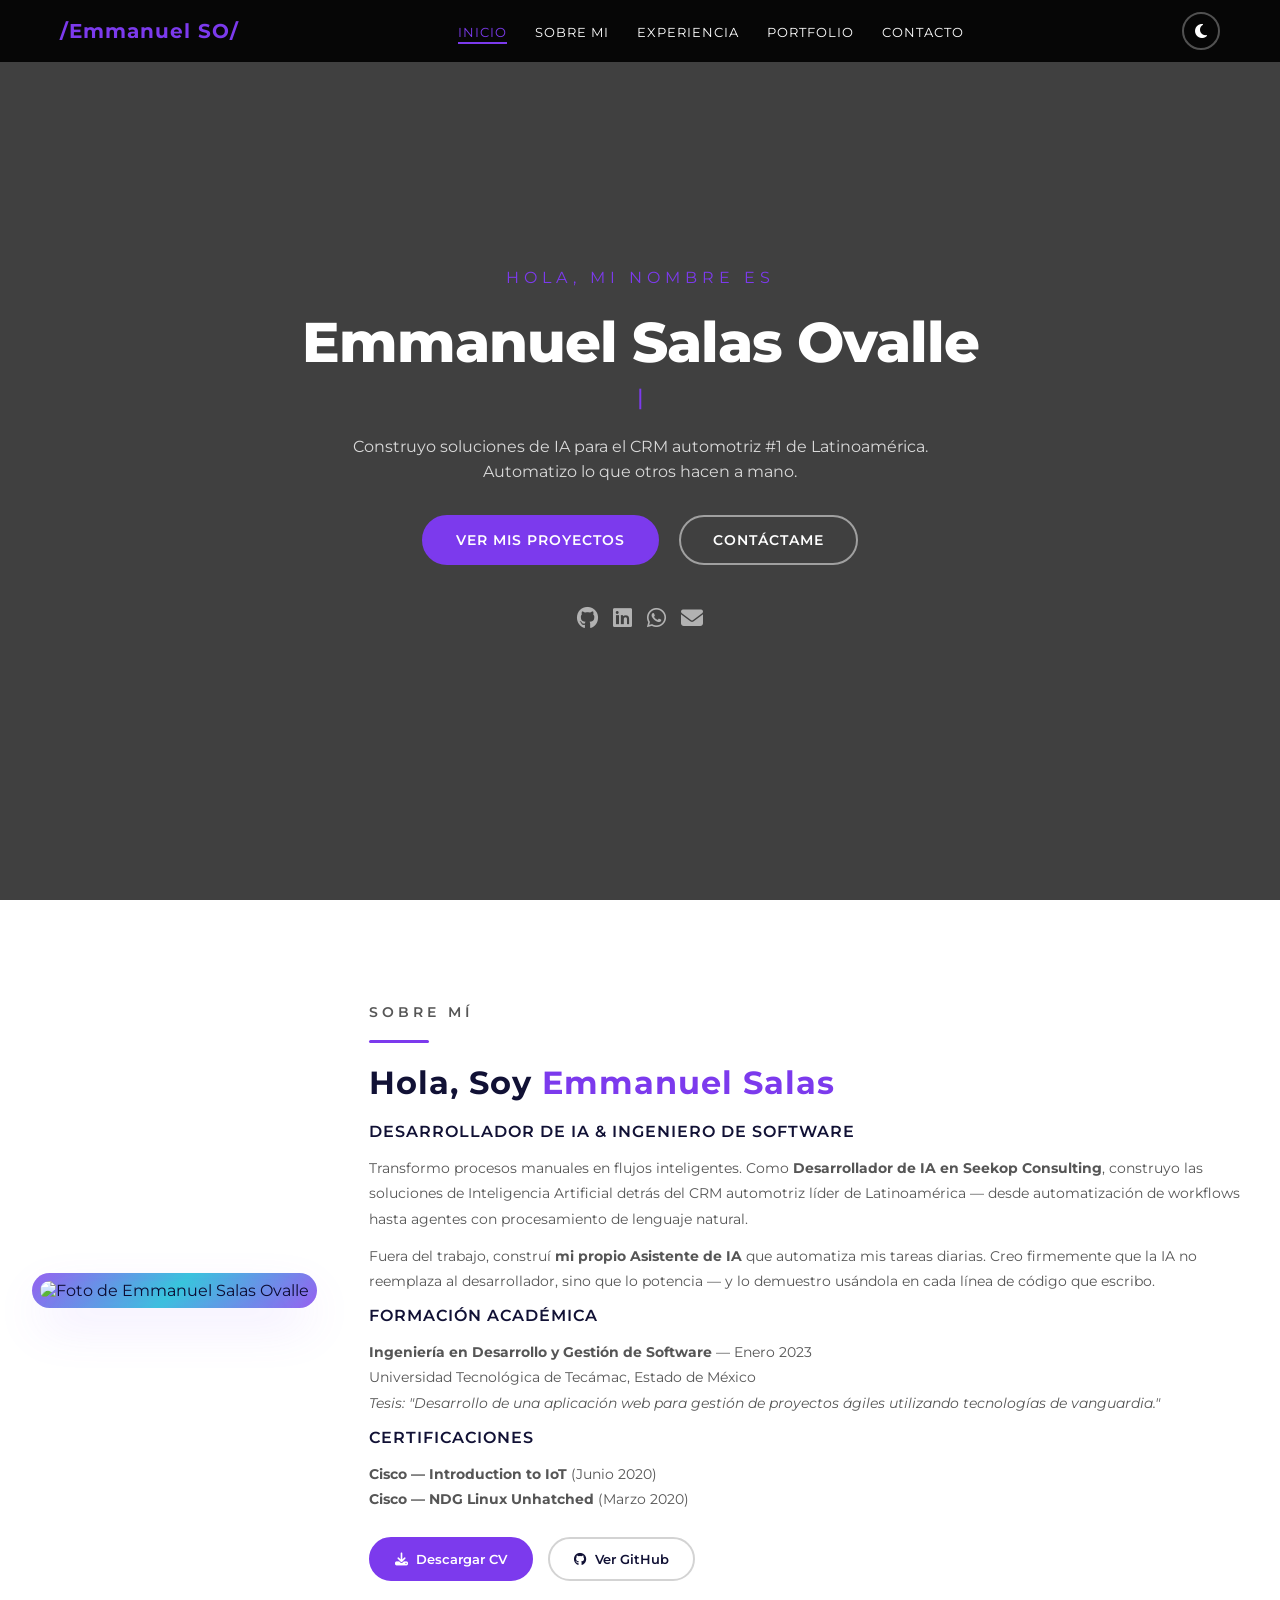
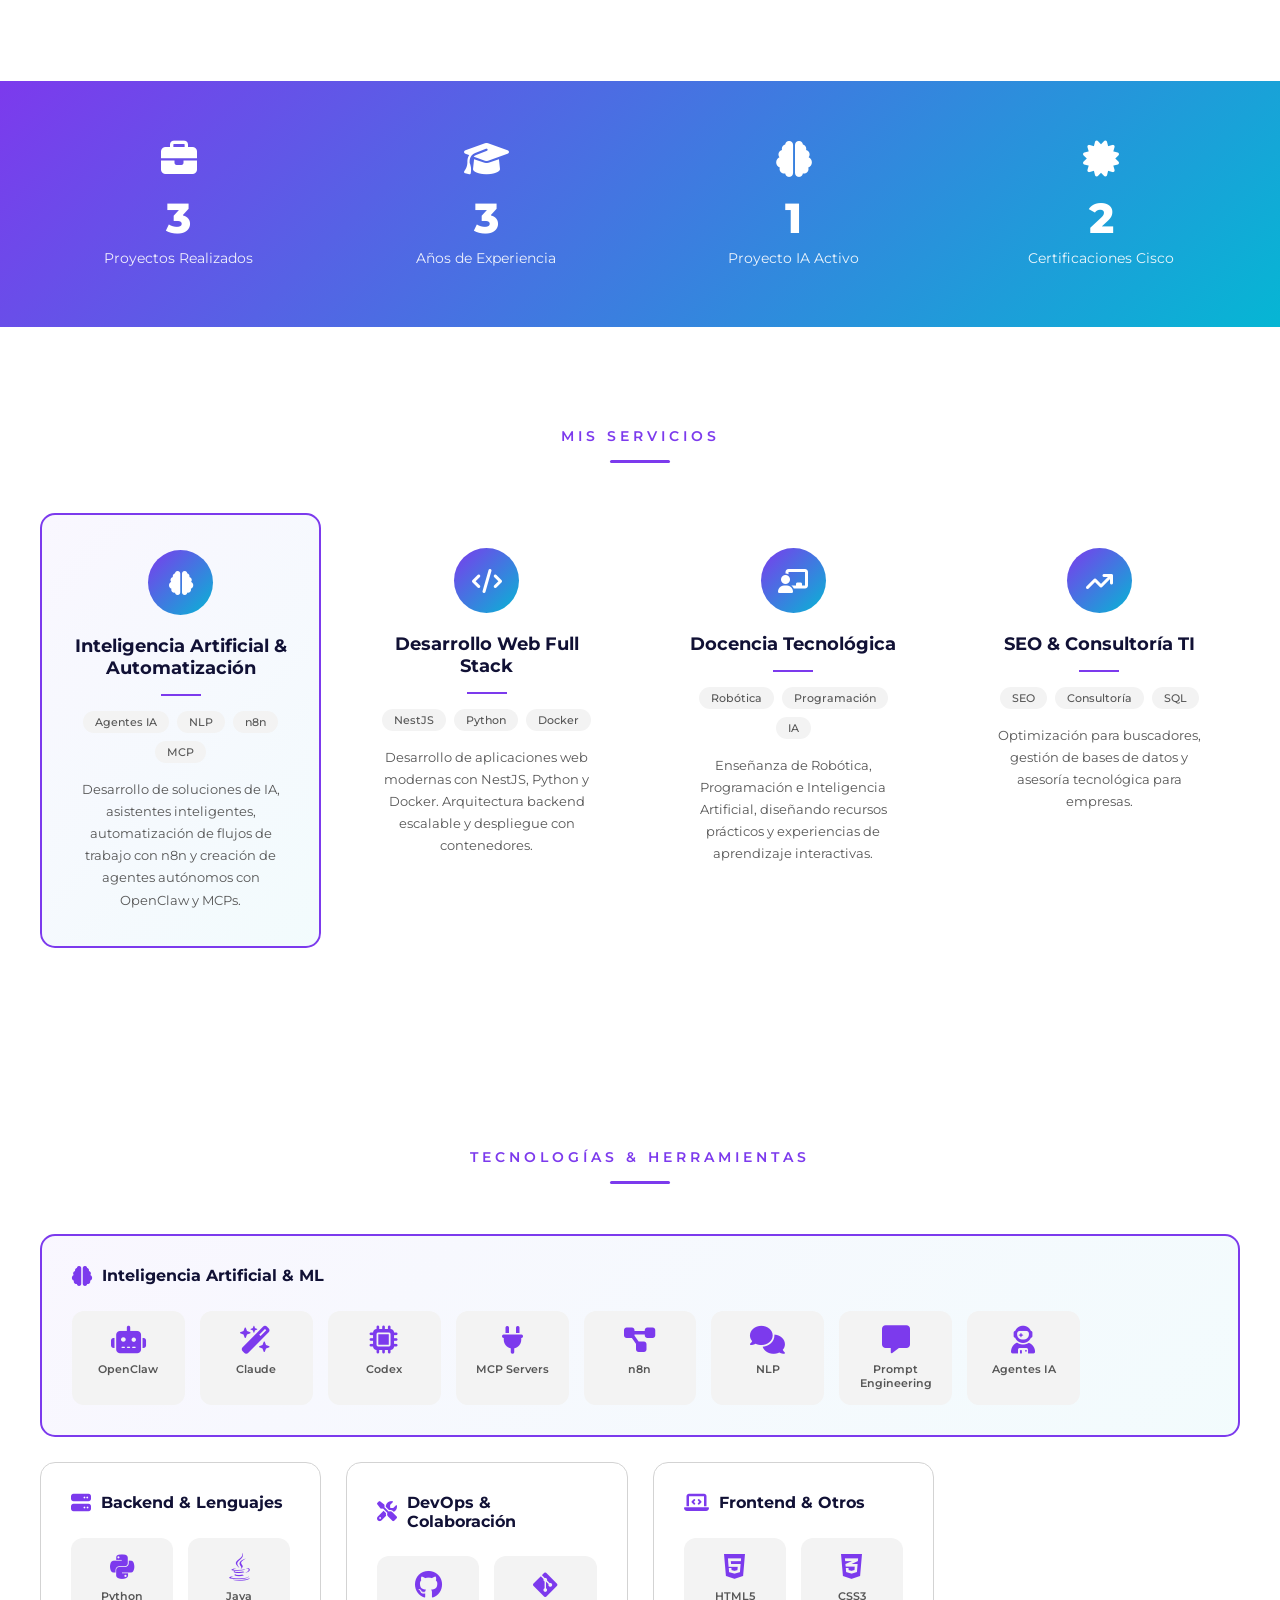
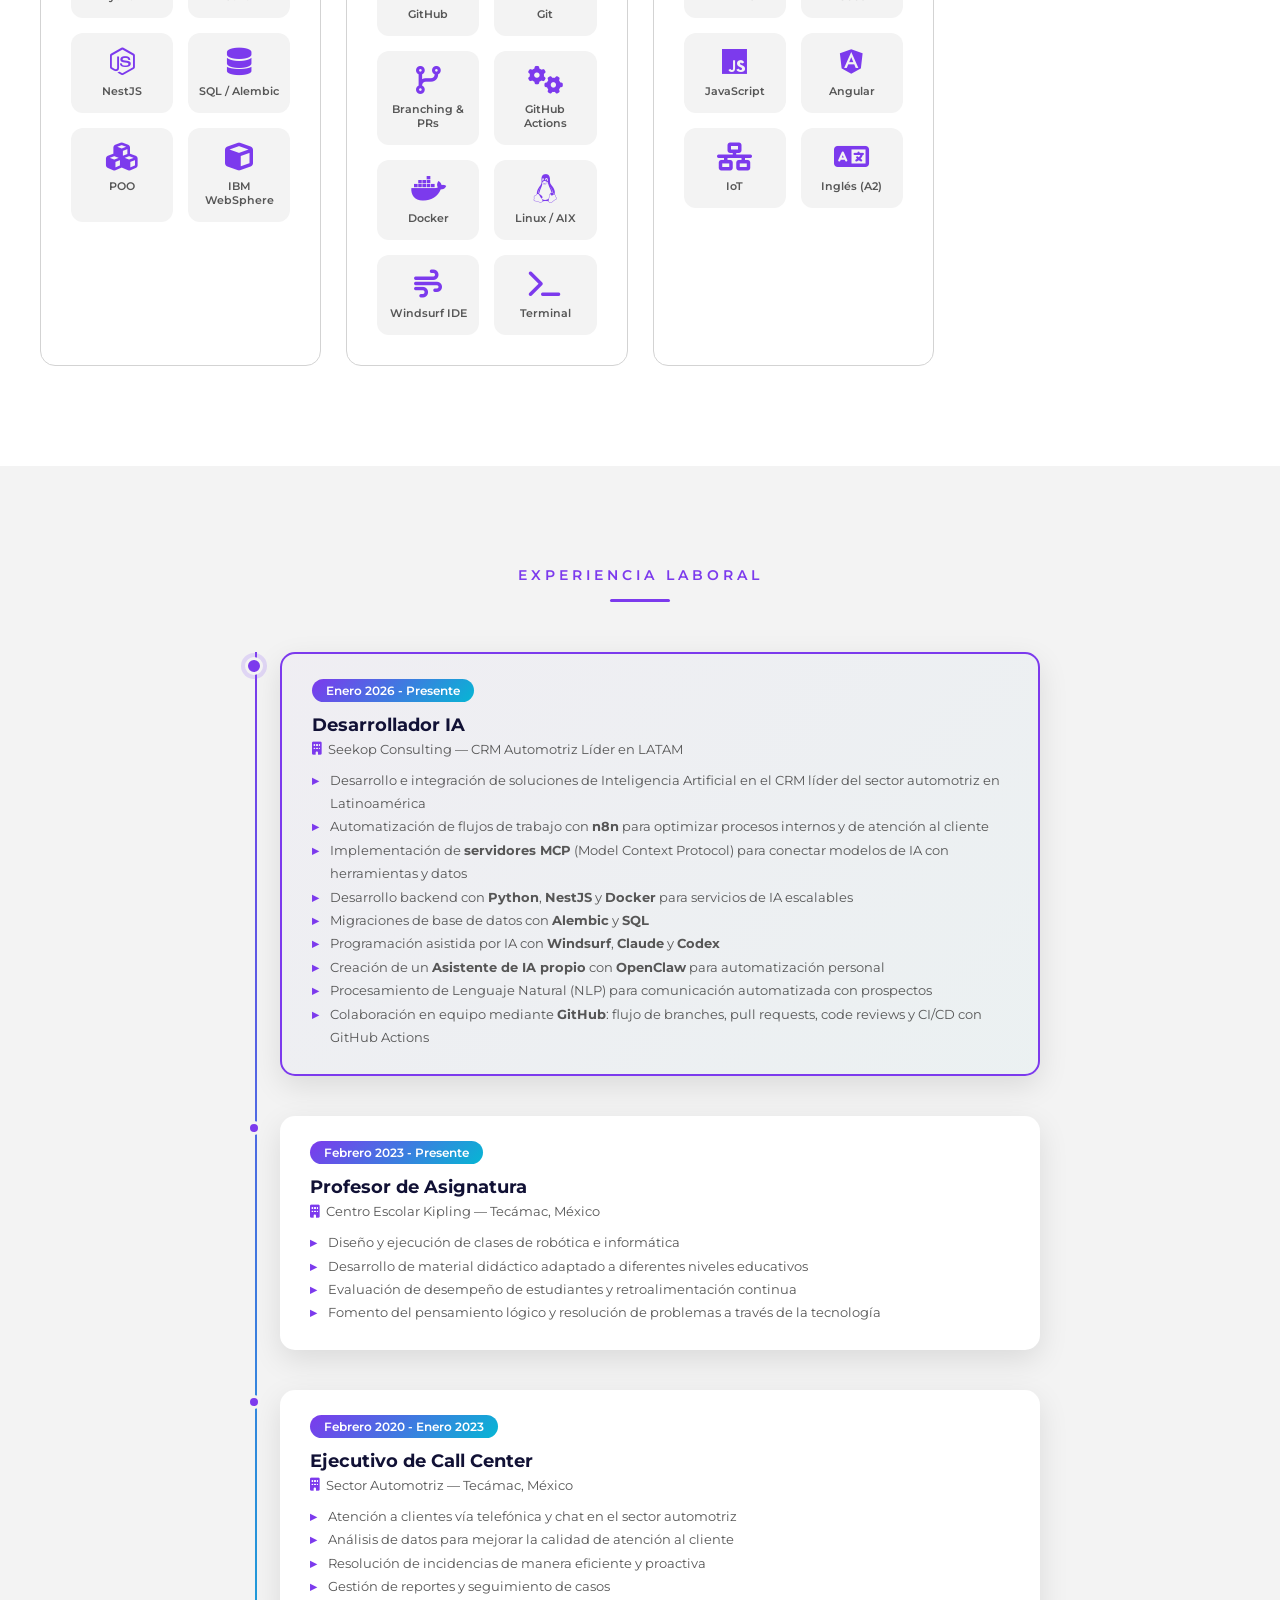
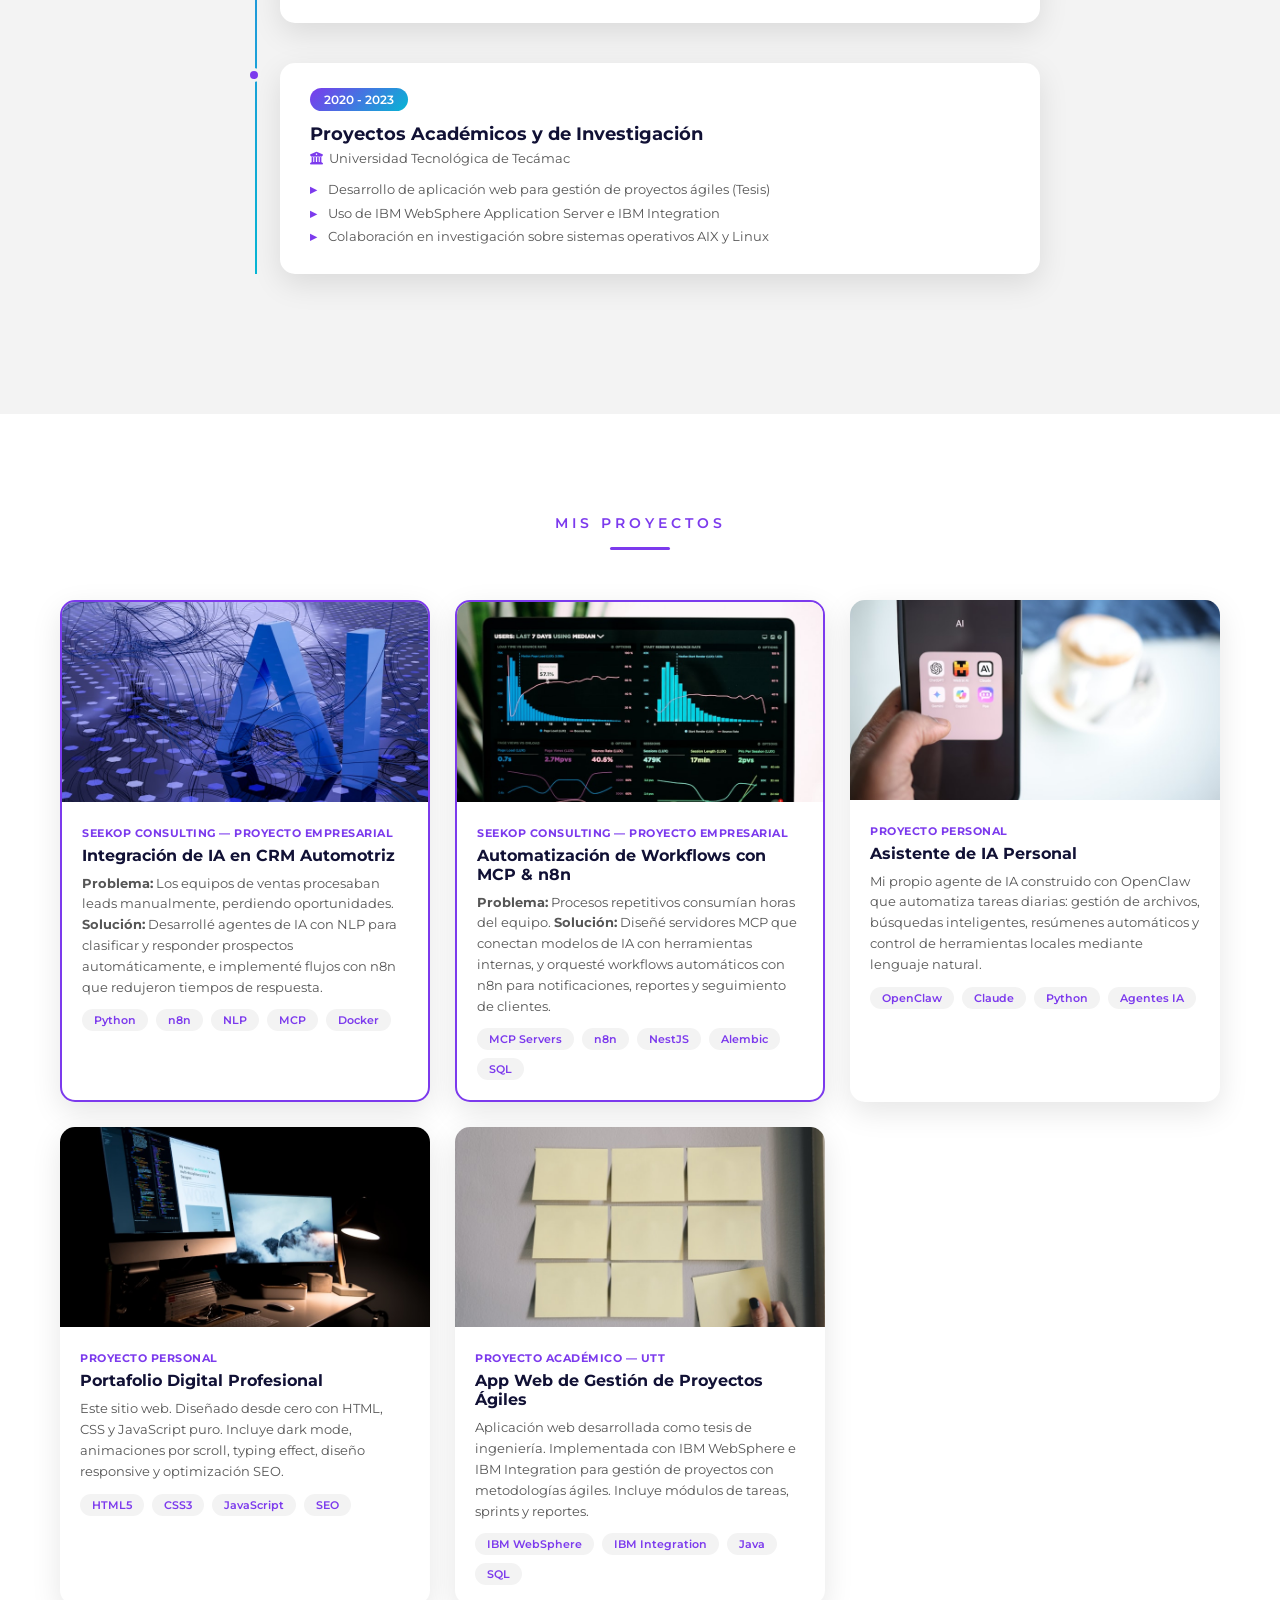
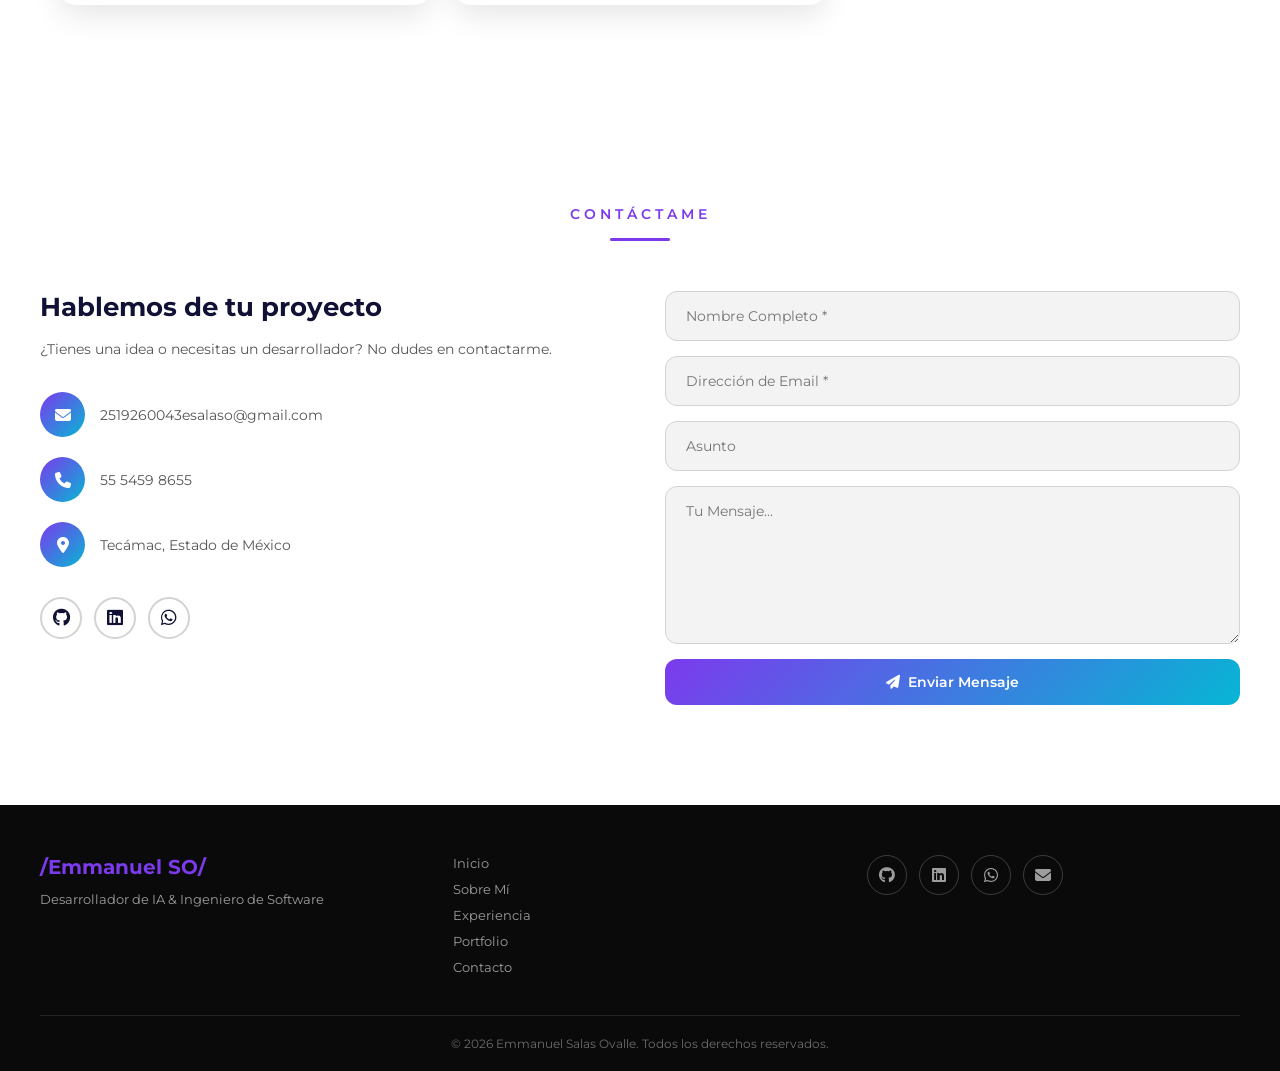
==== commit 0446c288: "fix: actualizar todos los links de GitHub a emmanuelovalle0507-ops y nox-ai-assistant" ====
--- a/index.html
+++ b/index.html
@@ -72,7 +72,7 @@
                     <a href="#contacto" class="btn-secundario">Contáctame</a>
                 </div>
                 <div class="redes hero-redes">
-                    <a href="https://github.com/EmmanuelSO12" target="_blank" rel="noopener noreferrer" aria-label="GitHub"><i class="fa-brands fa-github"></i></a>
+                    <a href="https://github.com/emmanuelovalle0507-ops" target="_blank" rel="noopener noreferrer" aria-label="GitHub"><i class="fa-brands fa-github"></i></a>
                     <a href="https://www.linkedin.com/in/salas-ovalle-emmanuel-2b5255261/" target="_blank" rel="noopener noreferrer" aria-label="LinkedIn"><i class="fa-brands fa-linkedin"></i></a>
                     <a href="https://api.whatsapp.com/send?phone=525554598655" target="_blank" rel="noopener noreferrer" aria-label="WhatsApp"><i class="fa-brands fa-whatsapp"></i></a>
                     <a href="mailto:2519260043esalaso@gmail.com" aria-label="Email"><i class="fa-solid fa-envelope"></i></a>
@@ -109,7 +109,7 @@
 
                 <div class="sobremi-btns">
                     <a href="img/CV_Salas_Ovalle_Emmanuel.pdf" target="_blank" class="btn-cv"><i class="fa-solid fa-download"></i> Descargar CV</a>
-                    <a href="https://github.com/EmmanuelSO12" target="_blank" rel="noopener noreferrer" class="btn-github"><i class="fa-brands fa-github"></i> Ver GitHub</a>
+                    <a href="https://github.com/emmanuelovalle0507-ops" target="_blank" rel="noopener noreferrer" class="btn-github"><i class="fa-brands fa-github"></i> Ver GitHub</a>
                 </div>
             </div>
         </div>
@@ -459,7 +459,7 @@
                     <img src="img/proyecto-asistente-ia-v2.jpg" alt="Asistente de IA Personal con OpenClaw" loading="lazy">
                     <div class="proyecto-overlay">
                         <div class="proyecto-links">
-                            <a href="https://github.com/EmmanuelSO12" target="_blank" rel="noopener noreferrer" aria-label="Ver código"><i class="fa-brands fa-github"></i></a>
+                            <a href="https://github.com/emmanuelovalle0507-ops/nox-ai-assistant" target="_blank" rel="noopener noreferrer" aria-label="Ver código"><i class="fa-brands fa-github"></i></a>
                         </div>
                     </div>
                 </div>
@@ -545,7 +545,7 @@
                     </div>
                 </div>
                 <div class="redes contacto-redes">
-                    <a href="https://github.com/EmmanuelSO12" target="_blank" rel="noopener noreferrer" aria-label="GitHub"><i class="fa-brands fa-github"></i></a>
+                    <a href="https://github.com/emmanuelovalle0507-ops" target="_blank" rel="noopener noreferrer" aria-label="GitHub"><i class="fa-brands fa-github"></i></a>
                     <a href="https://www.linkedin.com/in/salas-ovalle-emmanuel-2b5255261/" target="_blank" rel="noopener noreferrer" aria-label="LinkedIn"><i class="fa-brands fa-linkedin"></i></a>
                     <a href="https://api.whatsapp.com/send?phone=525554598655" target="_blank" rel="noopener noreferrer" aria-label="WhatsApp"><i class="fa-brands fa-whatsapp"></i></a>
                 </div>
@@ -577,7 +577,7 @@
                 <a href="#contacto">Contacto</a>
             </div>
             <div class="redes footer-redes">
-                <a href="https://github.com/EmmanuelSO12" target="_blank" rel="noopener noreferrer" aria-label="GitHub"><i class="fa-brands fa-github"></i></a>
+                <a href="https://github.com/emmanuelovalle0507-ops" target="_blank" rel="noopener noreferrer" aria-label="GitHub"><i class="fa-brands fa-github"></i></a>
                 <a href="https://www.linkedin.com/in/salas-ovalle-emmanuel-2b5255261/" target="_blank" rel="noopener noreferrer" aria-label="LinkedIn"><i class="fa-brands fa-linkedin"></i></a>
                 <a href="https://api.whatsapp.com/send?phone=525554598655" target="_blank" rel="noopener noreferrer" aria-label="WhatsApp"><i class="fa-brands fa-whatsapp"></i></a>
                 <a href="mailto:2519260043esalaso@gmail.com" aria-label="Email"><i class="fa-solid fa-envelope"></i></a>
--- a/estilo.css
+++ b/estilo.css
@@ -5,8 +5,8 @@
 /* *********************/
 
 :root {
-    --primary: #8b5cf6;
-    --primary-dark: #7c3aed;
+    --primary: #7c3aed;
+    --primary-dark: #6d28d9;
     --bg: #ffffff;
     --bg-alt: #f3f3f3;
     --bg-card: #ffffff;
@@ -65,7 +65,7 @@
     font-family: 'Montserrat', sans-serif;
     font-size: 24px;
     font-weight: 700;
-    color: #8b5cf6;
+    color: #7c3aed;
     margin-bottom: 20px;
     letter-spacing: 2px;
 }
@@ -73,7 +73,7 @@
 .loader-bar {
     width: 200px;
     height: 3px;
-    background-color: rgba(139, 92, 246, 0.15);
+    background-color: rgba(124, 58, 237, 0.15);
     border-radius: 3px;
     overflow: hidden;
 }
@@ -81,7 +81,7 @@
 .loader-progress {
     width: 0%;
     height: 100%;
-    background: linear-gradient(90deg, #8b5cf6, #06b6d4);
+    background: linear-gradient(90deg, #7c3aed, #06b6d4);
     border-radius: 3px;
     animation: loading 1.5s ease forwards;
 }
@@ -169,7 +169,11 @@
     top: 0;
     backdrop-filter: blur(10px);
     -webkit-backdrop-filter: blur(10px);
-    transition: background-color var(--transition);
+    transition: background-color var(--transition), box-shadow var(--transition);
+}
+
+#inicio .contenido header.scrolled {
+    box-shadow: 0 4px 20px rgba(0, 0, 0, 0.3);
 }
 
 #inicio .contenido header .contenido-header {
@@ -285,19 +289,24 @@
 }
 
 #inicio .contenido .presentacion h2 {
-    font-size: 22px;
+    font-size: 14px;
     margin-bottom: 10px;
     text-align: center;
-    font-weight: 300;
+    font-weight: 400;
+    text-transform: uppercase;
+    letter-spacing: 3px;
+    color: rgba(255, 255, 255, 0.6);
 }
 
 #inicio .contenido .presentacion h2 span {
-    font-size: 52px;
+    font-size: 56px;
     color: #fff;
     font-weight: 800;
     display: block;
-    margin-bottom: 10px;
+    margin-top: 10px;
     line-height: 1.1;
+    text-transform: none;
+    letter-spacing: -1px;
 }
 
 .typing-text {
@@ -565,7 +574,7 @@
 #servicios {
     padding: 100px 20px;
     text-align: center;
-    background-color: var(--bg-alt);
+    background-color: var(--bg);
     transition: background-color var(--transition);
 }
 
@@ -908,12 +917,16 @@
     left: 0;
     width: 100%;
     height: 100%;
-    background: linear-gradient(135deg, rgba(139, 92, 246, 0.85), rgba(6, 182, 212, 0.85));
+    background: linear-gradient(135deg, rgba(124, 58, 237, 0.9), rgba(6, 182, 212, 0.85));
     display: flex;
     align-items: center;
     justify-content: center;
     opacity: 0;
     transition: opacity var(--transition);
+}
+
+.proyecto-destacado .proyecto-overlay {
+    background: linear-gradient(135deg, rgba(124, 58, 237, 0.92), rgba(6, 182, 212, 0.88));
 }
 
 .proyecto:hover .proyecto-overlay {
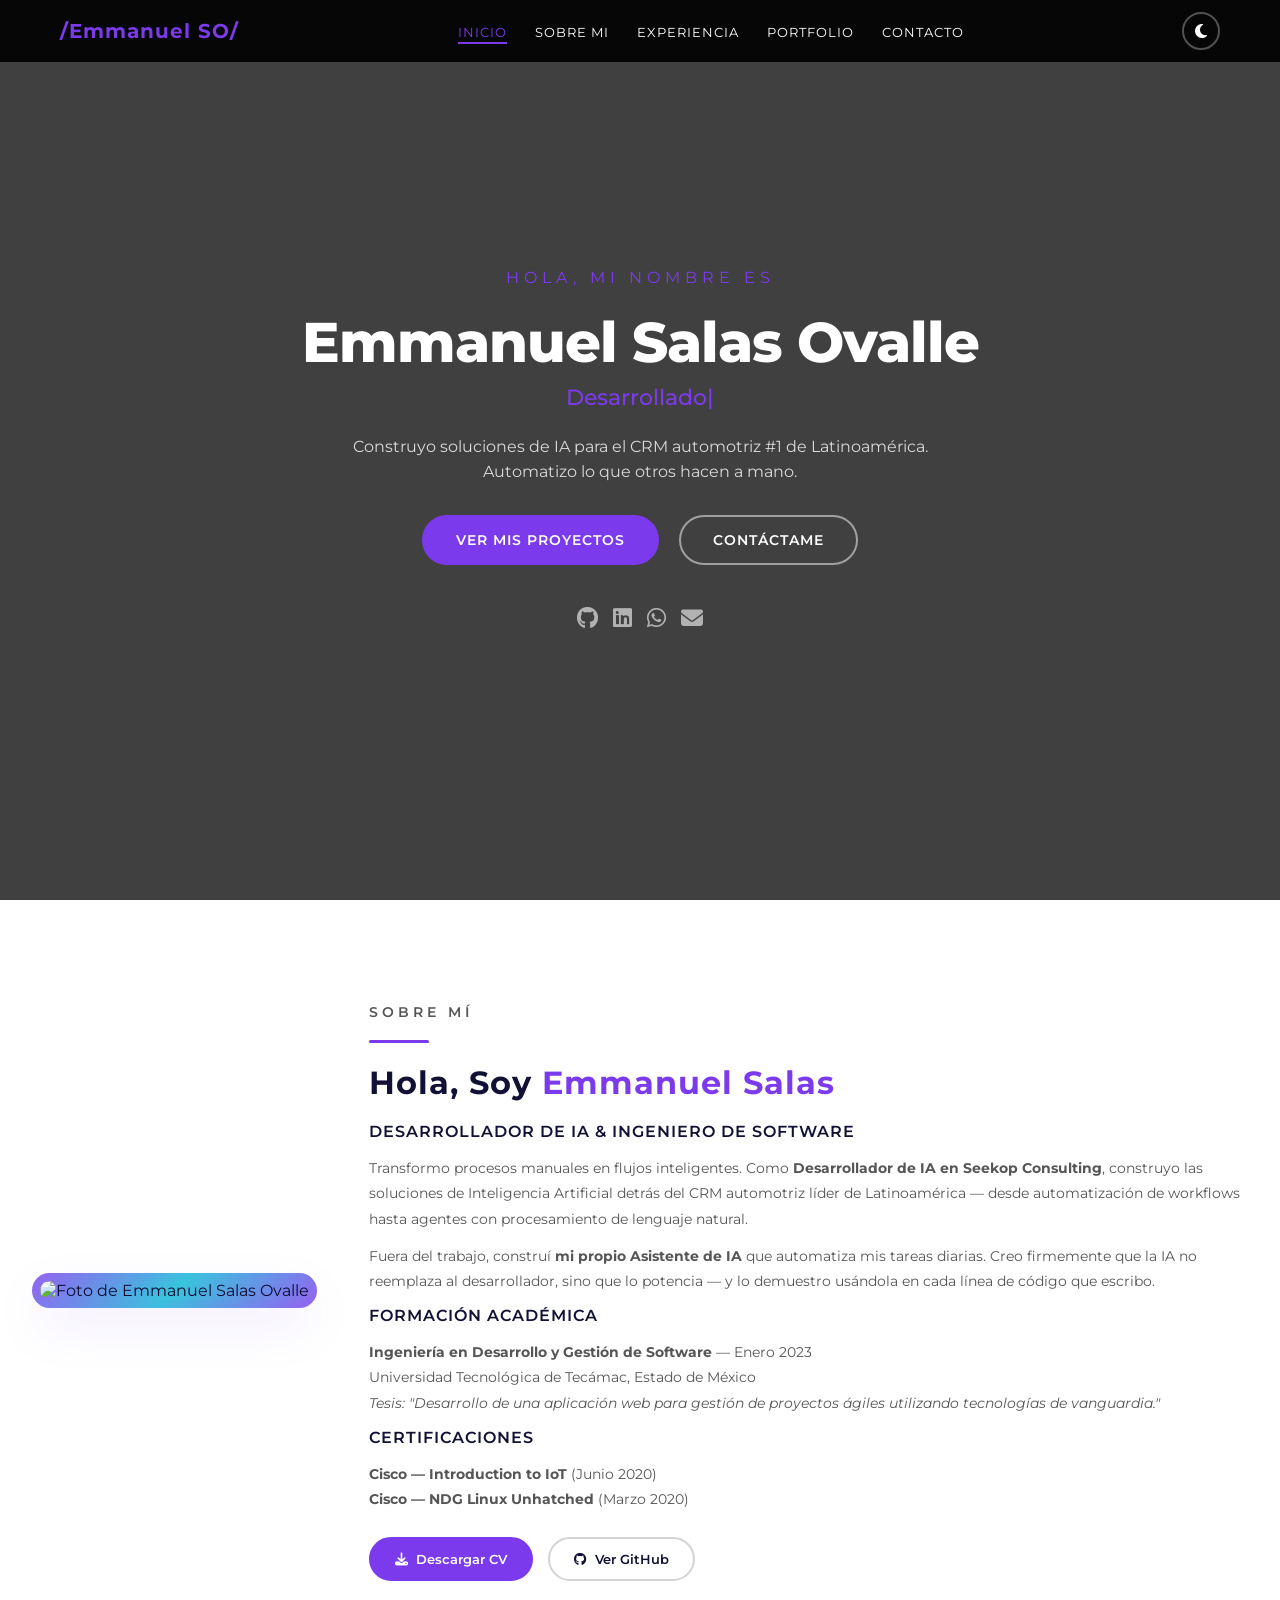
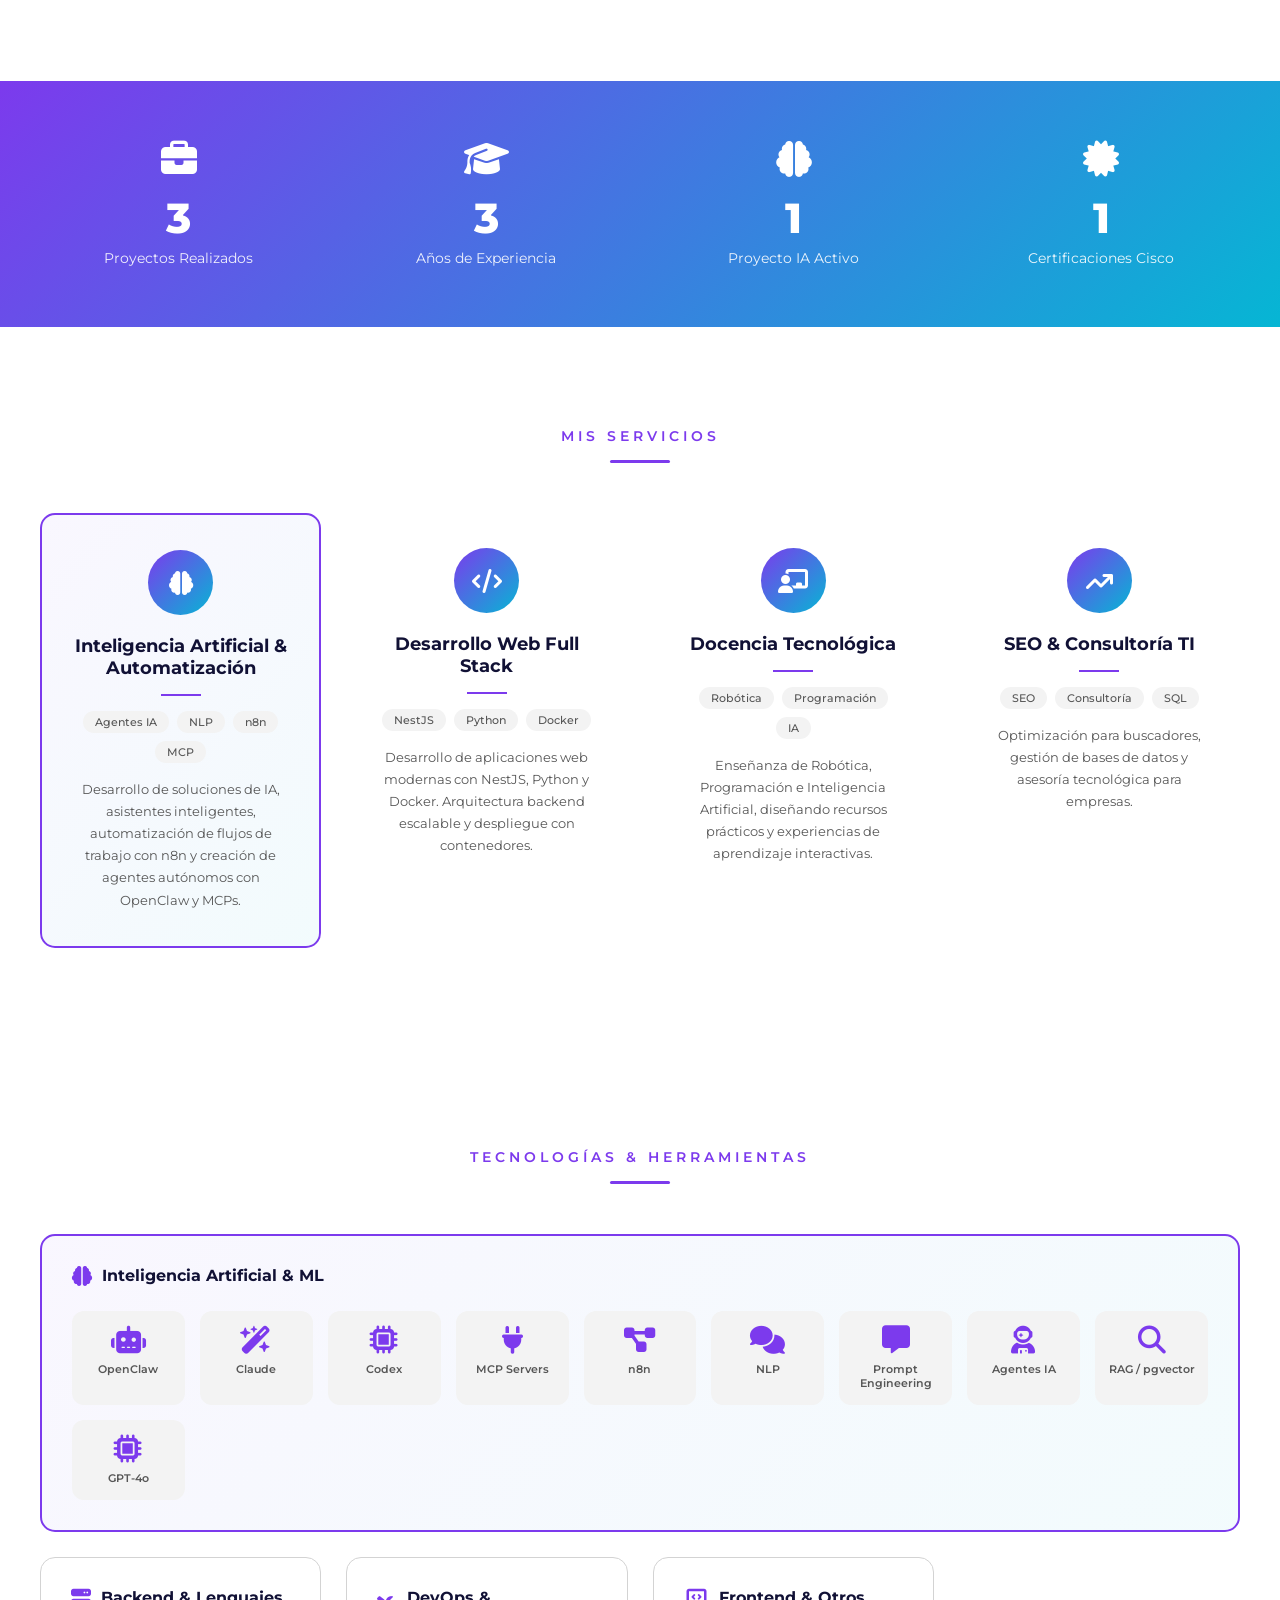
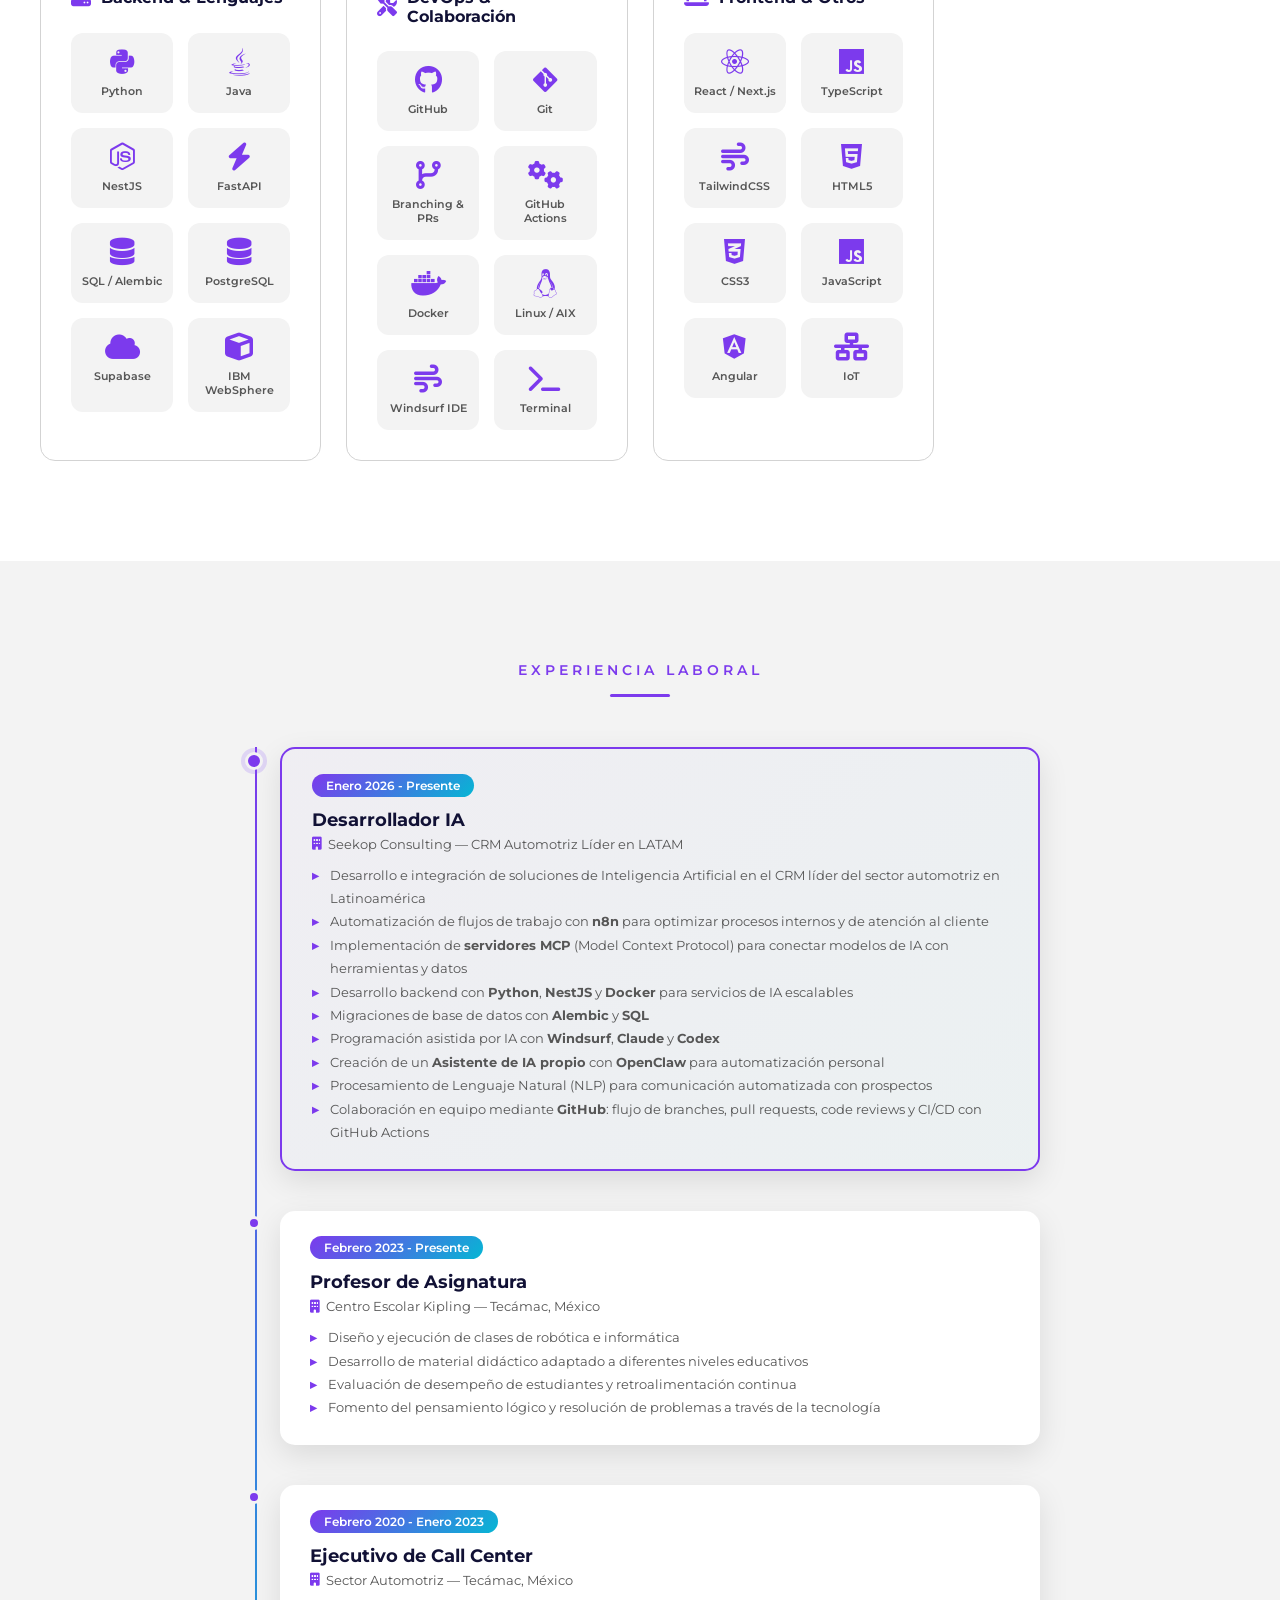
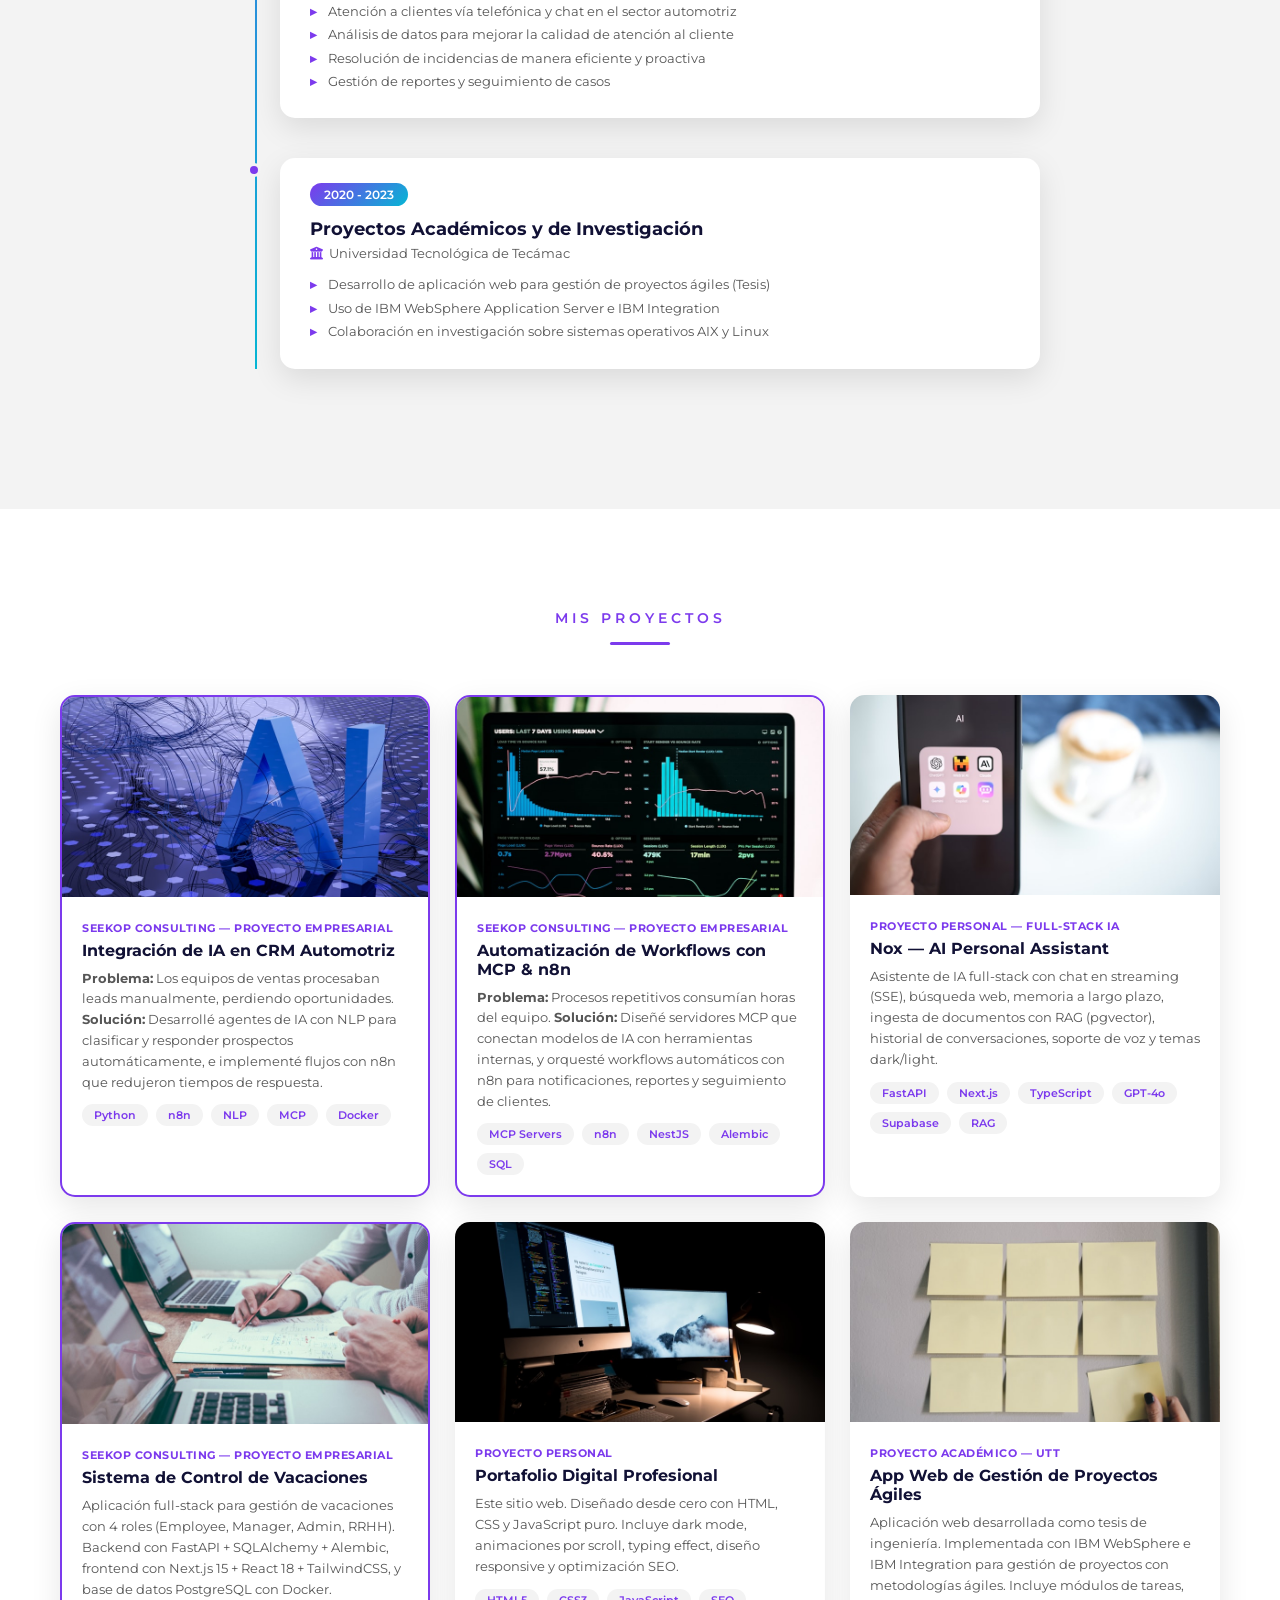
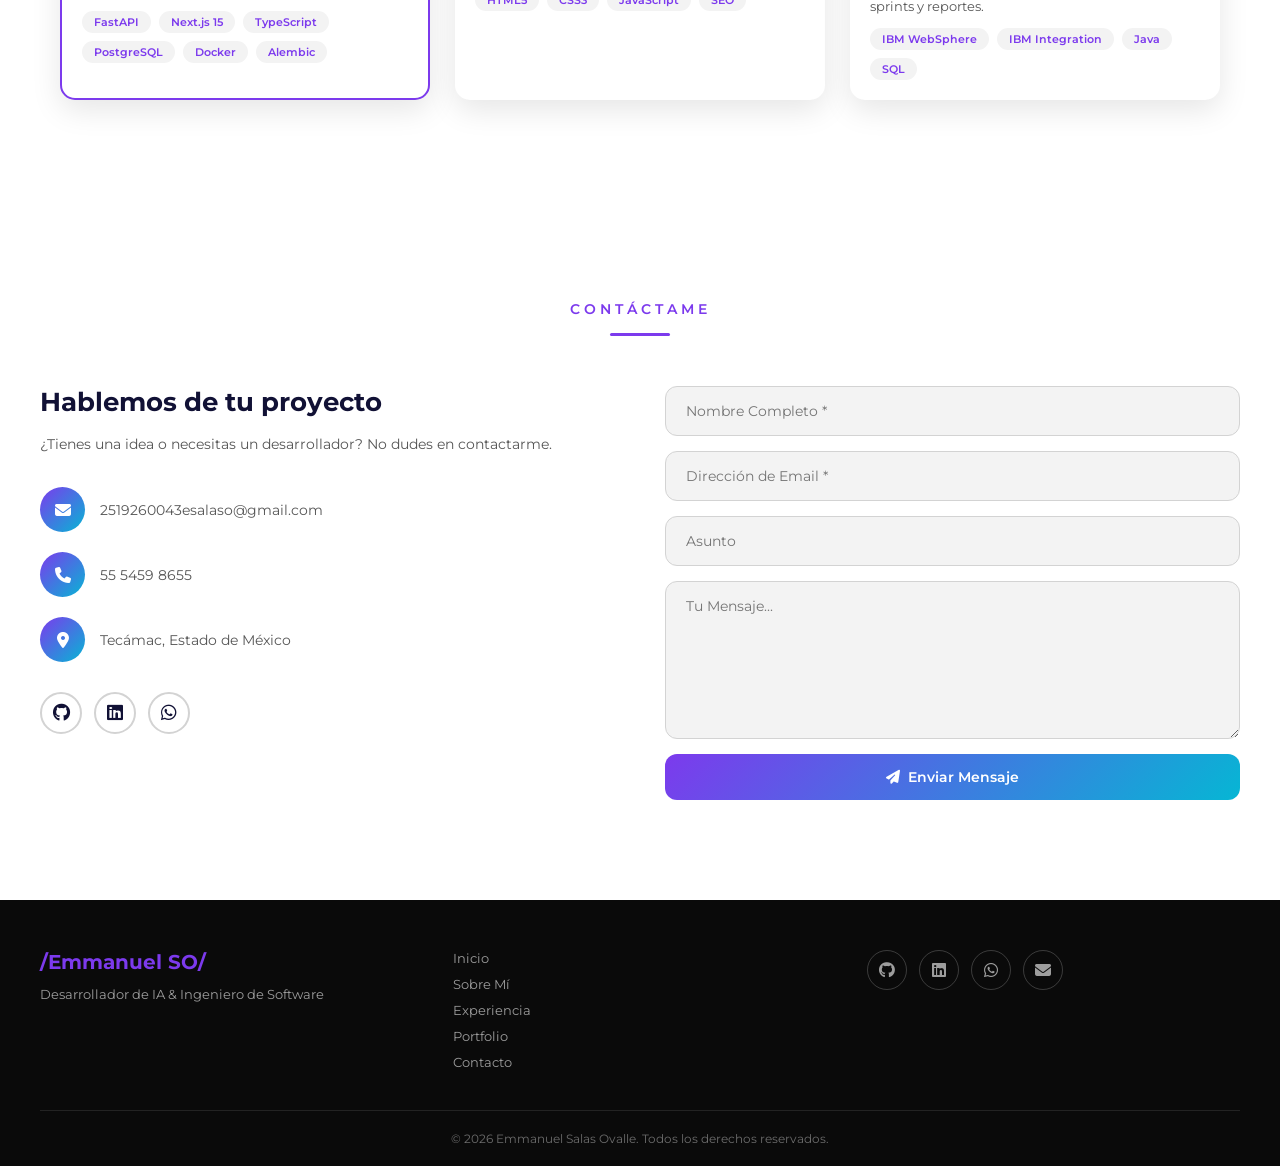
==== commit 9dd93ac1: "feat: agregar Nox AI Assistant y ApliWeb-Vacaciones con tech stacks reales, actualizar skills" ====
--- a/index.html
+++ b/index.html
@@ -120,7 +120,7 @@
         <div class="contadores-grid">
             <div class="contador fade-in">
                 <i class="fa-solid fa-briefcase"></i>
-                <span class="contador-numero" data-target="5">0</span>
+                <span class="contador-numero" data-target="6">0</span>
                 <p>Proyectos Realizados</p>
             </div>
             <div class="contador fade-in">
@@ -233,6 +233,14 @@
                         <i class="fa-solid fa-user-astronaut"></i>
                         <span>Agentes IA</span>
                     </div>
+                    <div class="tech-item">
+                        <i class="fa-solid fa-magnifying-glass"></i>
+                        <span>RAG / pgvector</span>
+                    </div>
+                    <div class="tech-item">
+                        <i class="fa-solid fa-microchip"></i>
+                        <span>GPT-4o</span>
+                    </div>
                 </div>
             </div>
             <!-- BACKEND & LENGUAJES -->
@@ -252,12 +260,20 @@
                         <span>NestJS</span>
                     </div>
                     <div class="tech-item">
+                        <i class="fa-solid fa-bolt"></i>
+                        <span>FastAPI</span>
+                    </div>
+                    <div class="tech-item">
                         <i class="fa-solid fa-database"></i>
                         <span>SQL / Alembic</span>
                     </div>
                     <div class="tech-item">
-                        <i class="fa-solid fa-cubes"></i>
-                        <span>POO</span>
+                        <i class="fa-solid fa-database"></i>
+                        <span>PostgreSQL</span>
+                    </div>
+                    <div class="tech-item">
+                        <i class="fa-solid fa-cloud"></i>
+                        <span>Supabase</span>
                     </div>
                     <div class="tech-item">
                         <i class="fa-solid fa-cube"></i>
@@ -308,6 +324,18 @@
                 <h4><i class="fa-solid fa-laptop-code"></i> Frontend &amp; Otros</h4>
                 <div class="tech-items">
                     <div class="tech-item">
+                        <i class="fa-brands fa-react"></i>
+                        <span>React / Next.js</span>
+                    </div>
+                    <div class="tech-item">
+                        <i class="fa-brands fa-js"></i>
+                        <span>TypeScript</span>
+                    </div>
+                    <div class="tech-item">
+                        <i class="fa-solid fa-wind"></i>
+                        <span>TailwindCSS</span>
+                    </div>
+                    <div class="tech-item">
                         <i class="fa-brands fa-html5"></i>
                         <span>HTML5</span>
                     </div>
@@ -326,10 +354,6 @@
                     <div class="tech-item">
                         <i class="fa-solid fa-network-wired"></i>
                         <span>IoT</span>
-                    </div>
-                    <div class="tech-item">
-                        <i class="fa-solid fa-language"></i>
-                        <span>Inglés (A2)</span>
                     </div>
                 </div>
             </div>
@@ -453,10 +477,10 @@
                     </div>
                 </div>
             </div>
-            <!-- PROYECTO REAL: Asistente IA Personal -->
+            <!-- PROYECTO REAL: Nox AI Assistant -->
             <div class="proyecto fade-in">
                 <div class="proyecto-img">
-                    <img src="img/proyecto-asistente-ia-v2.jpg" alt="Asistente de IA Personal con OpenClaw" loading="lazy">
+                    <img src="img/proyecto-asistente-ia-v2.jpg" alt="Nox — AI Personal Assistant" loading="lazy">
                     <div class="proyecto-overlay">
                         <div class="proyecto-links">
                             <a href="https://github.com/emmanuelovalle0507-ops/nox-ai-assistant" target="_blank" rel="noopener noreferrer" aria-label="Ver código"><i class="fa-brands fa-github"></i></a>
@@ -464,14 +488,40 @@
                     </div>
                 </div>
                 <div class="proyecto-info">
-                    <span class="proyecto-tipo">Proyecto Personal</span>
-                    <h4>Asistente de IA Personal</h4>
-                    <p>Mi propio agente de IA construido con OpenClaw que automatiza tareas diarias: gestión de archivos, búsquedas inteligentes, resúmenes automáticos y control de herramientas locales mediante lenguaje natural.</p>
+                    <span class="proyecto-tipo">Proyecto Personal — Full-Stack IA</span>
+                    <h4>Nox — AI Personal Assistant</h4>
+                    <p>Asistente de IA full-stack con chat en streaming (SSE), búsqueda web, memoria a largo plazo, ingesta de documentos con RAG (pgvector), historial de conversaciones, soporte de voz y temas dark/light.</p>
                     <div class="proyecto-tags">
-                        <span>OpenClaw</span>
-                        <span>Claude</span>
-                        <span>Python</span>
-                        <span>Agentes IA</span>
+                        <span>FastAPI</span>
+                        <span>Next.js</span>
+                        <span>TypeScript</span>
+                        <span>GPT-4o</span>
+                        <span>Supabase</span>
+                        <span>RAG</span>
+                    </div>
+                </div>
+            </div>
+            <!-- PROYECTO REAL: ApliWeb-Vacaciones (Seekop) -->
+            <div class="proyecto proyecto-destacado fade-in">
+                <div class="proyecto-img">
+                    <img src="img/proyecto-vacaciones.jpg" alt="Sistema de Control de Vacaciones — Seekop" loading="lazy">
+                    <div class="proyecto-overlay">
+                        <div class="proyecto-links">
+                            <a href="https://github.com/emmanuelovalle0507-ops/ApliWeb-Vacaciones" target="_blank" rel="noopener noreferrer" aria-label="Ver código"><i class="fa-brands fa-github"></i></a>
+                        </div>
+                    </div>
+                </div>
+                <div class="proyecto-info">
+                    <span class="proyecto-tipo">Seekop Consulting — Proyecto Empresarial</span>
+                    <h4>Sistema de Control de Vacaciones</h4>
+                    <p>Aplicación full-stack para gestión de vacaciones con 4 roles (Employee, Manager, Admin, RRHH). Backend con FastAPI + SQLAlchemy + Alembic, frontend con Next.js 15 + React 18 + TailwindCSS, y base de datos PostgreSQL con Docker.</p>
+                    <div class="proyecto-tags">
+                        <span>FastAPI</span>
+                        <span>Next.js 15</span>
+                        <span>TypeScript</span>
+                        <span>PostgreSQL</span>
+                        <span>Docker</span>
+                        <span>Alembic</span>
                     </div>
                 </div>
             </div>
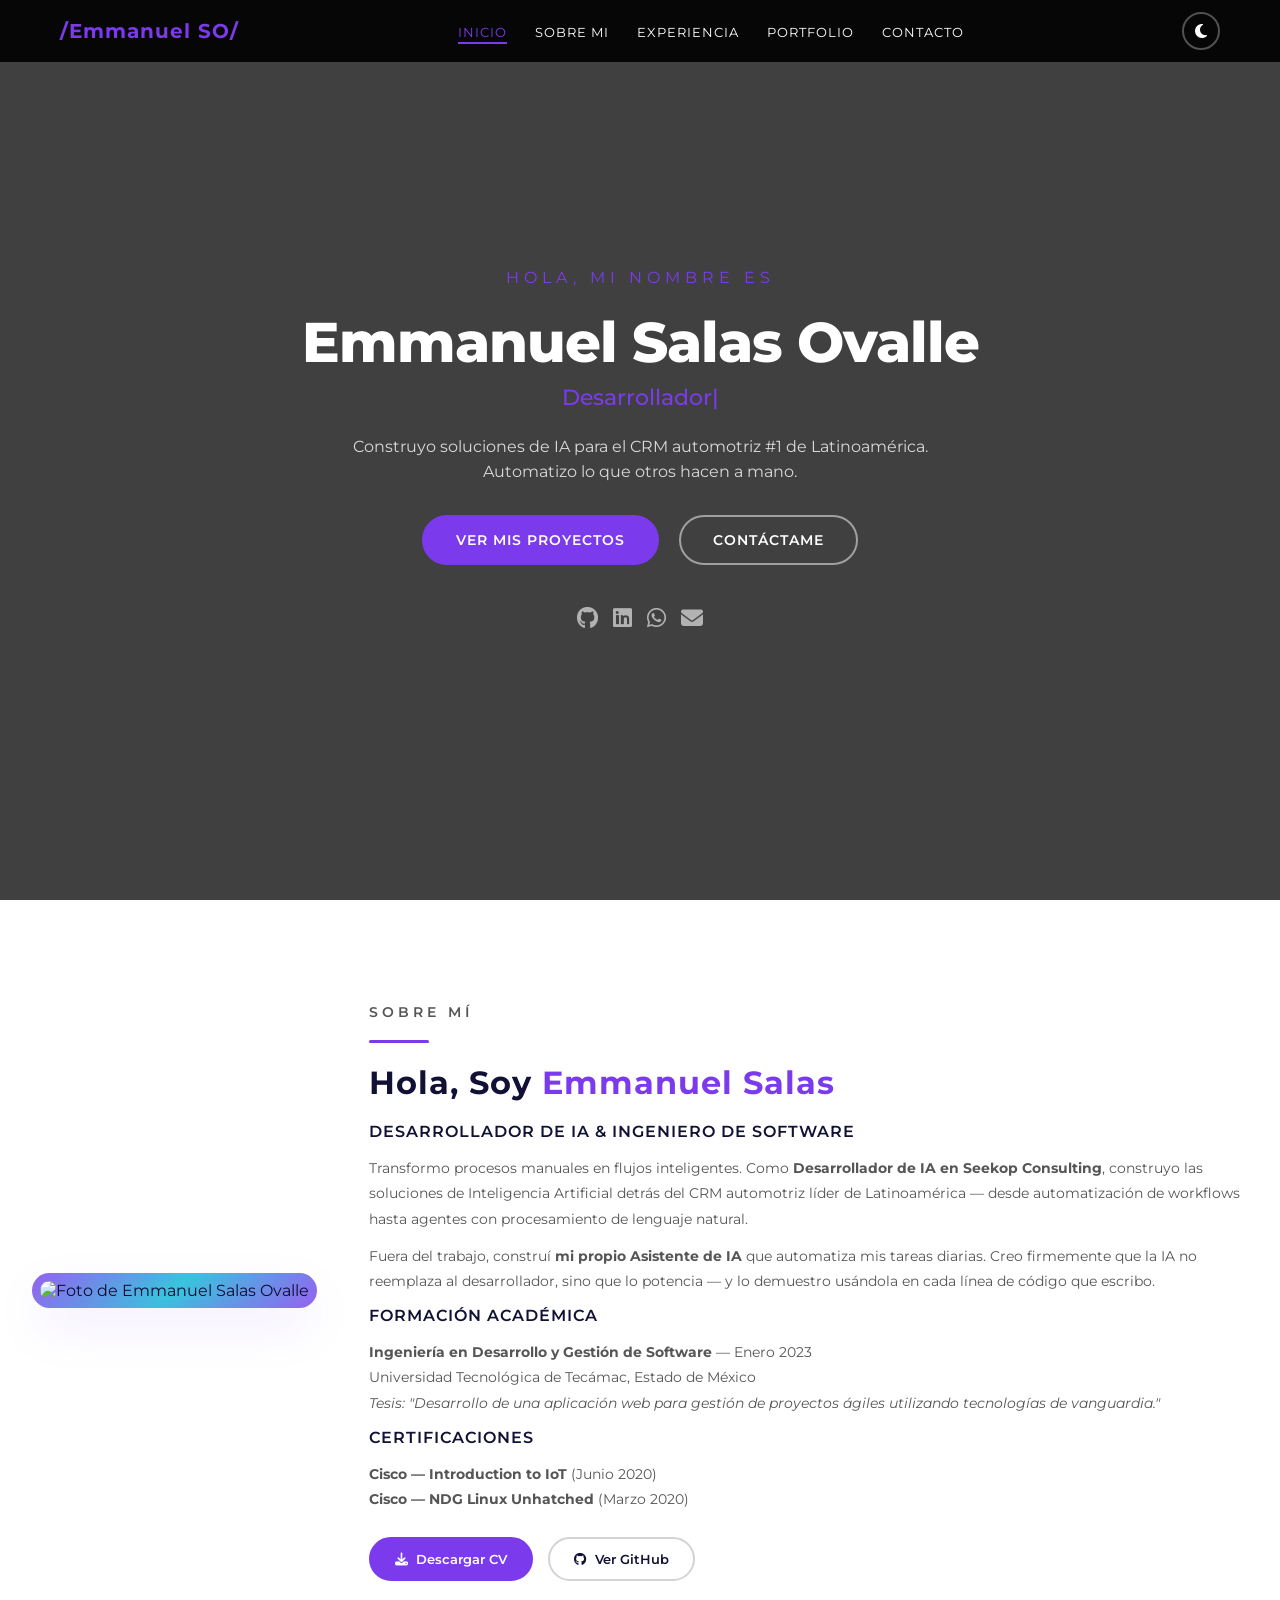
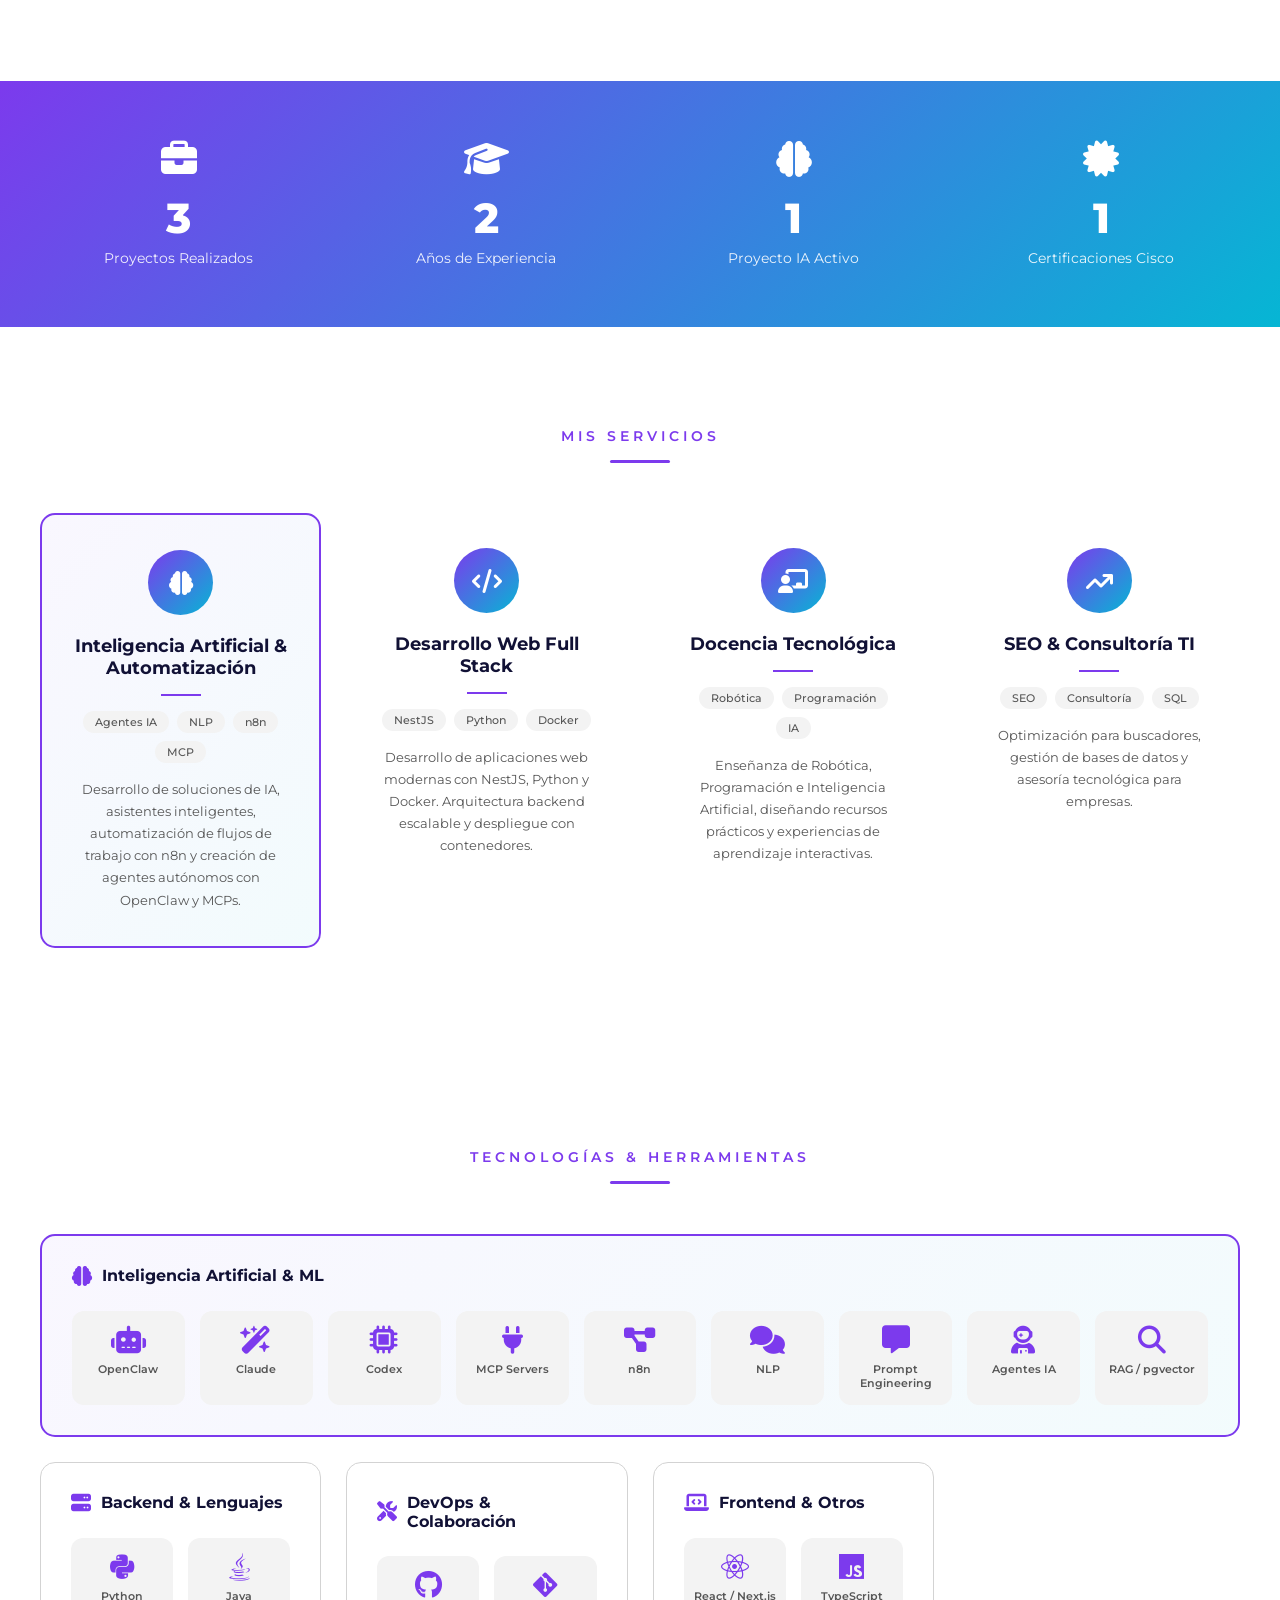
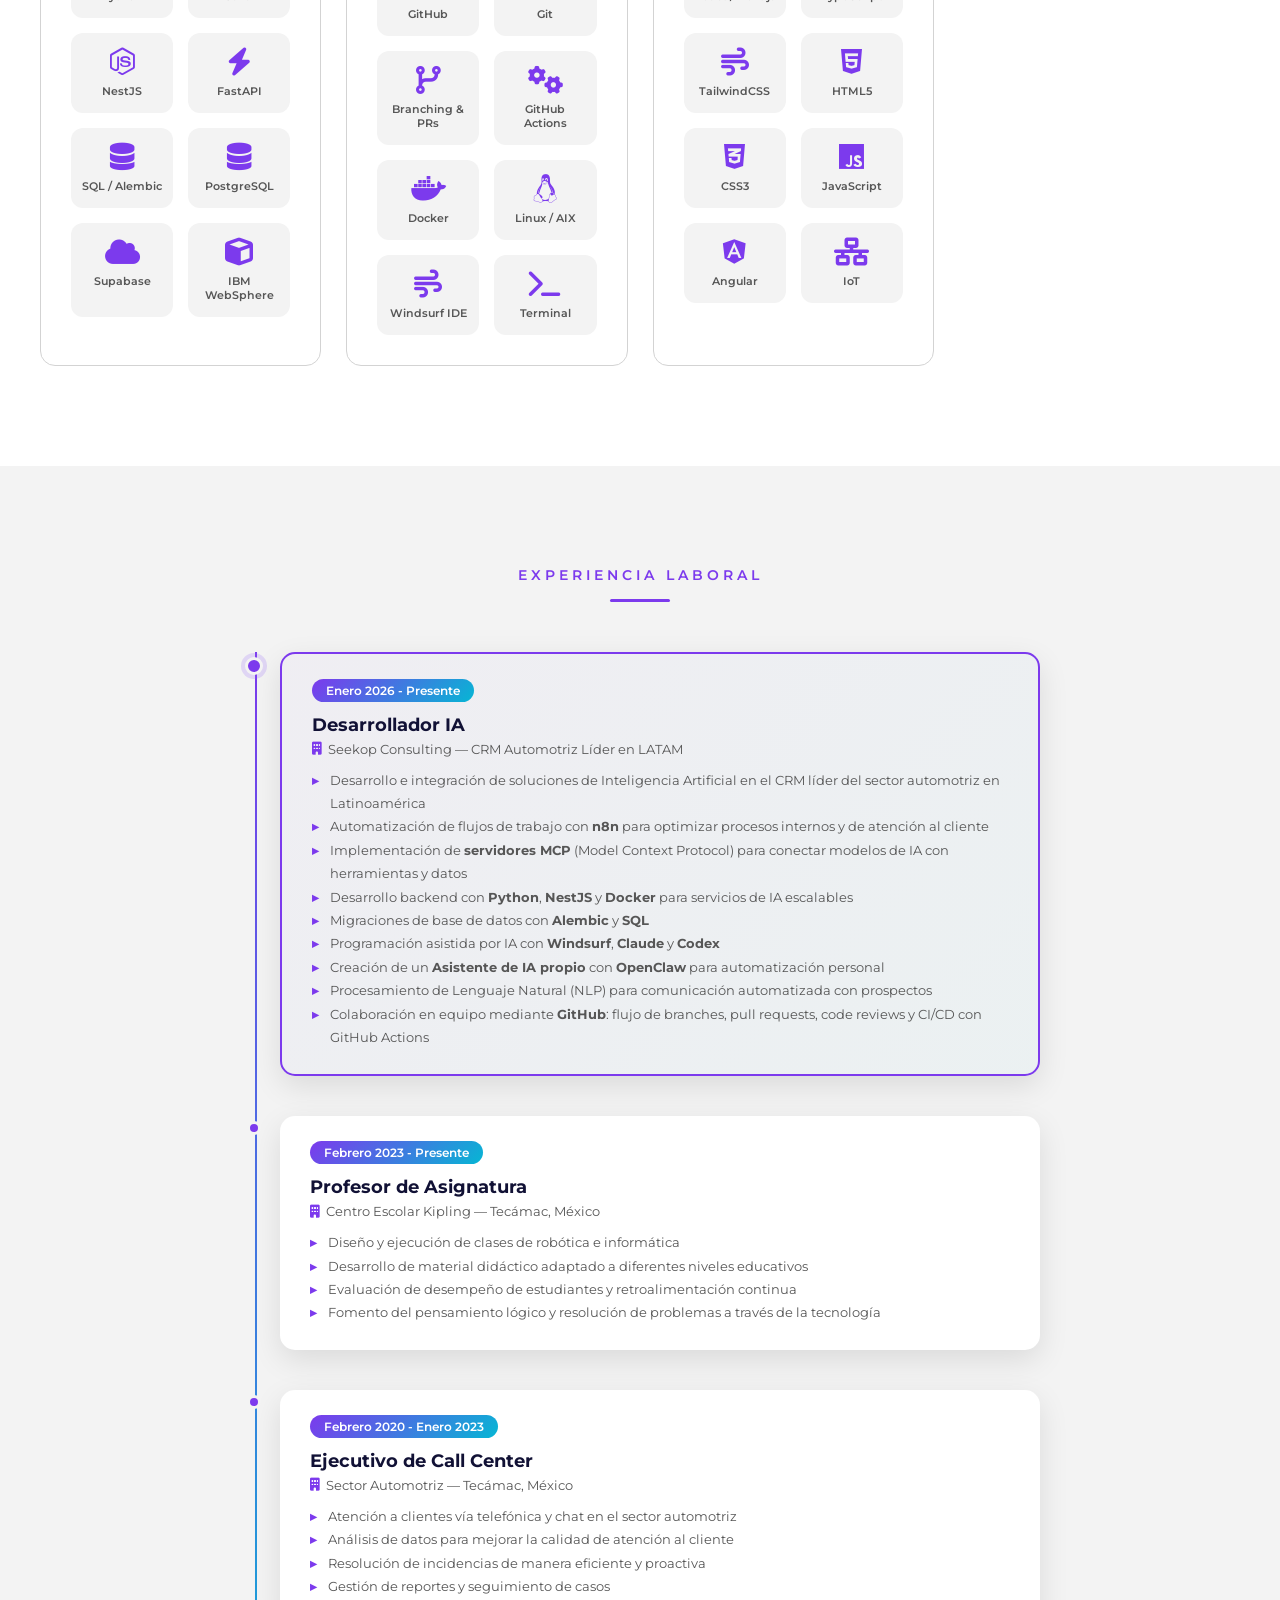
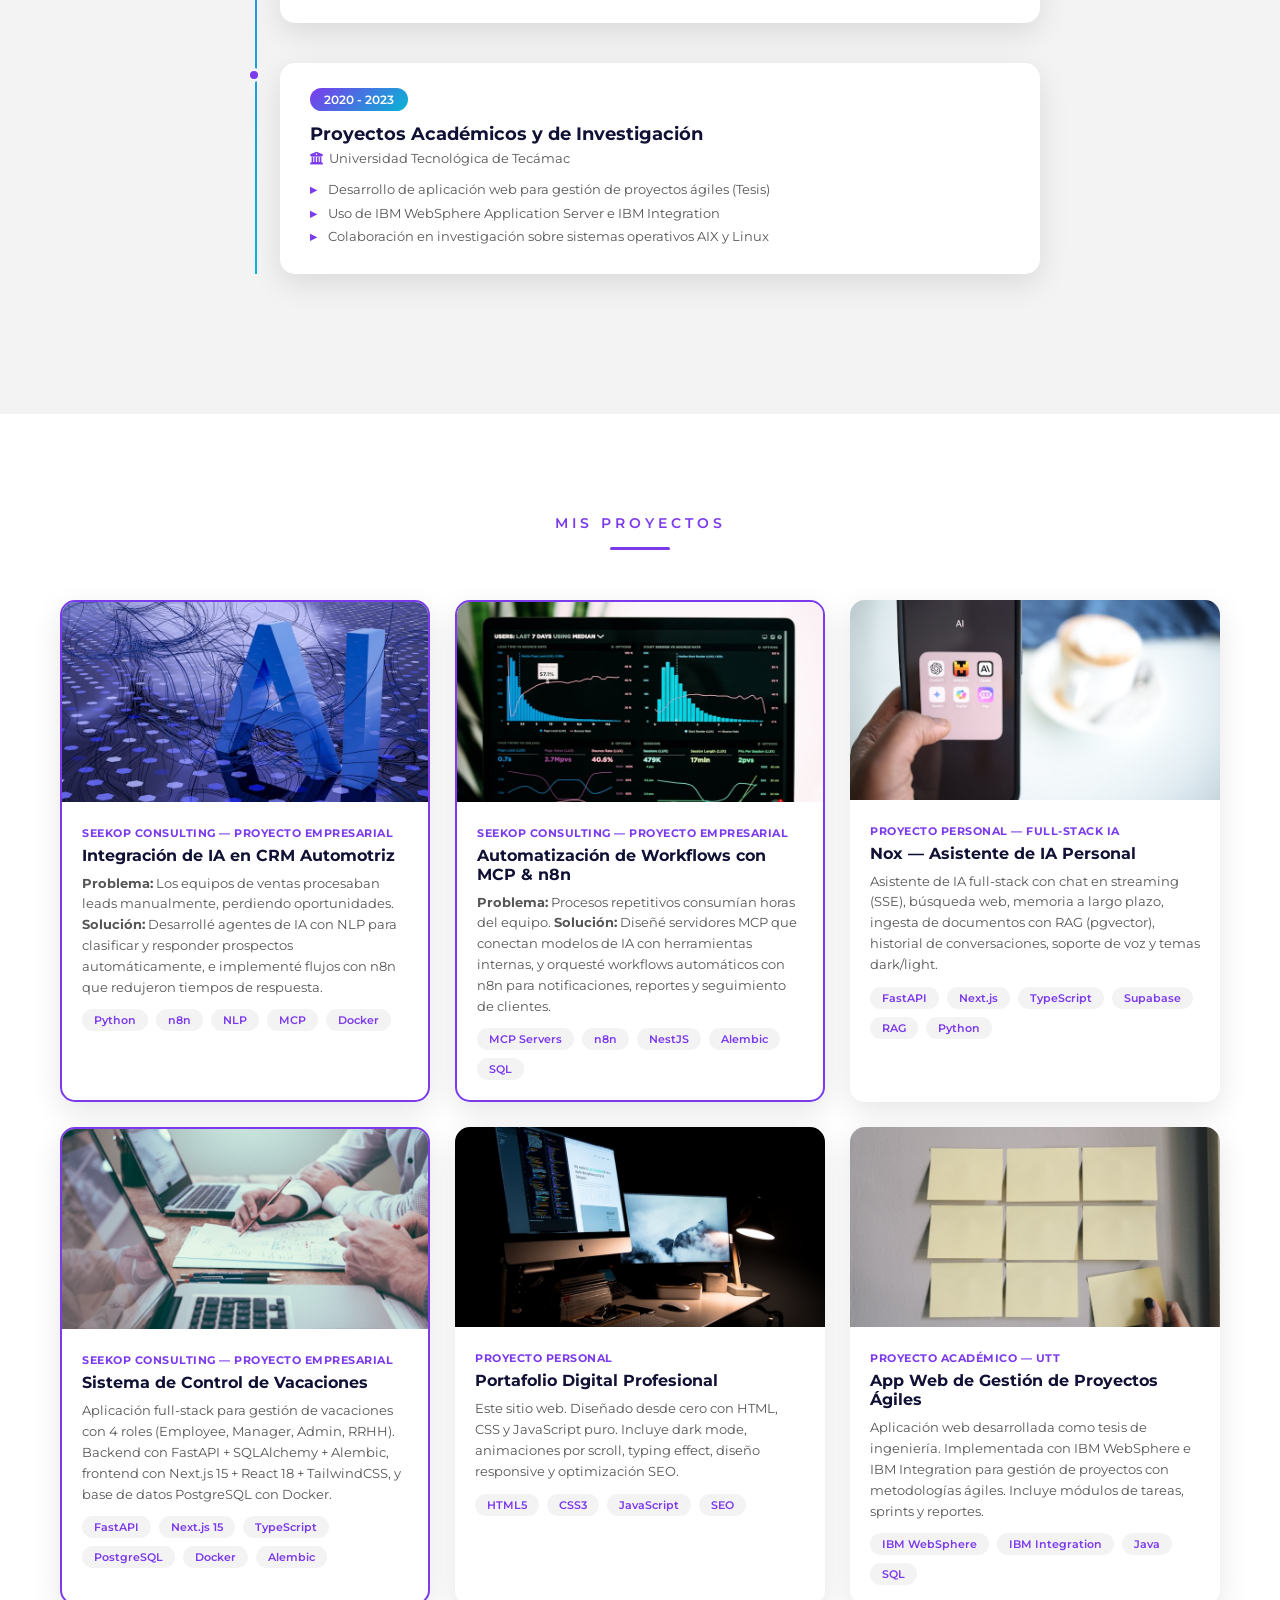
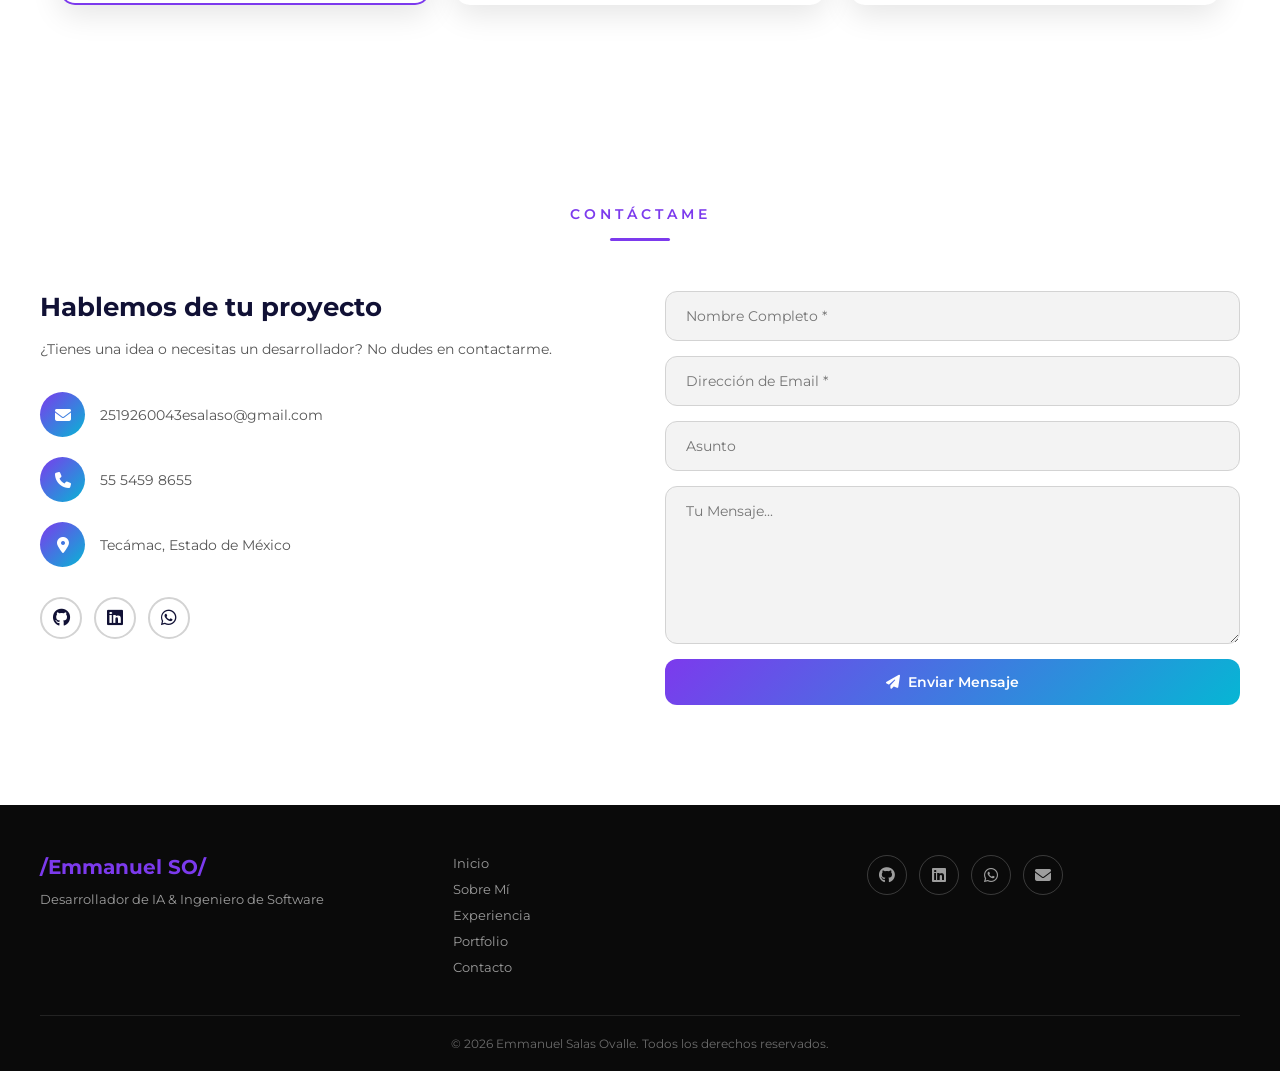
==== commit c86f34e8: "fix: traducir Nox a español, quitar GPT-4o de tags y skills" ====
--- a/index.html
+++ b/index.html
@@ -237,10 +237,6 @@
                         <i class="fa-solid fa-magnifying-glass"></i>
                         <span>RAG / pgvector</span>
                     </div>
-                    <div class="tech-item">
-                        <i class="fa-solid fa-microchip"></i>
-                        <span>GPT-4o</span>
-                    </div>
                 </div>
             </div>
             <!-- BACKEND & LENGUAJES -->
@@ -480,7 +476,7 @@
             <!-- PROYECTO REAL: Nox AI Assistant -->
             <div class="proyecto fade-in">
                 <div class="proyecto-img">
-                    <img src="img/proyecto-asistente-ia-v2.jpg" alt="Nox — AI Personal Assistant" loading="lazy">
+                    <img src="img/proyecto-asistente-ia-v2.jpg" alt="Nox — Asistente de IA Personal" loading="lazy">
                     <div class="proyecto-overlay">
                         <div class="proyecto-links">
                             <a href="https://github.com/emmanuelovalle0507-ops/nox-ai-assistant" target="_blank" rel="noopener noreferrer" aria-label="Ver código"><i class="fa-brands fa-github"></i></a>
@@ -489,15 +485,15 @@
                 </div>
                 <div class="proyecto-info">
                     <span class="proyecto-tipo">Proyecto Personal — Full-Stack IA</span>
-                    <h4>Nox — AI Personal Assistant</h4>
+                    <h4>Nox — Asistente de IA Personal</h4>
                     <p>Asistente de IA full-stack con chat en streaming (SSE), búsqueda web, memoria a largo plazo, ingesta de documentos con RAG (pgvector), historial de conversaciones, soporte de voz y temas dark/light.</p>
                     <div class="proyecto-tags">
                         <span>FastAPI</span>
                         <span>Next.js</span>
                         <span>TypeScript</span>
-                        <span>GPT-4o</span>
                         <span>Supabase</span>
                         <span>RAG</span>
+                        <span>Python</span>
                     </div>
                 </div>
             </div>
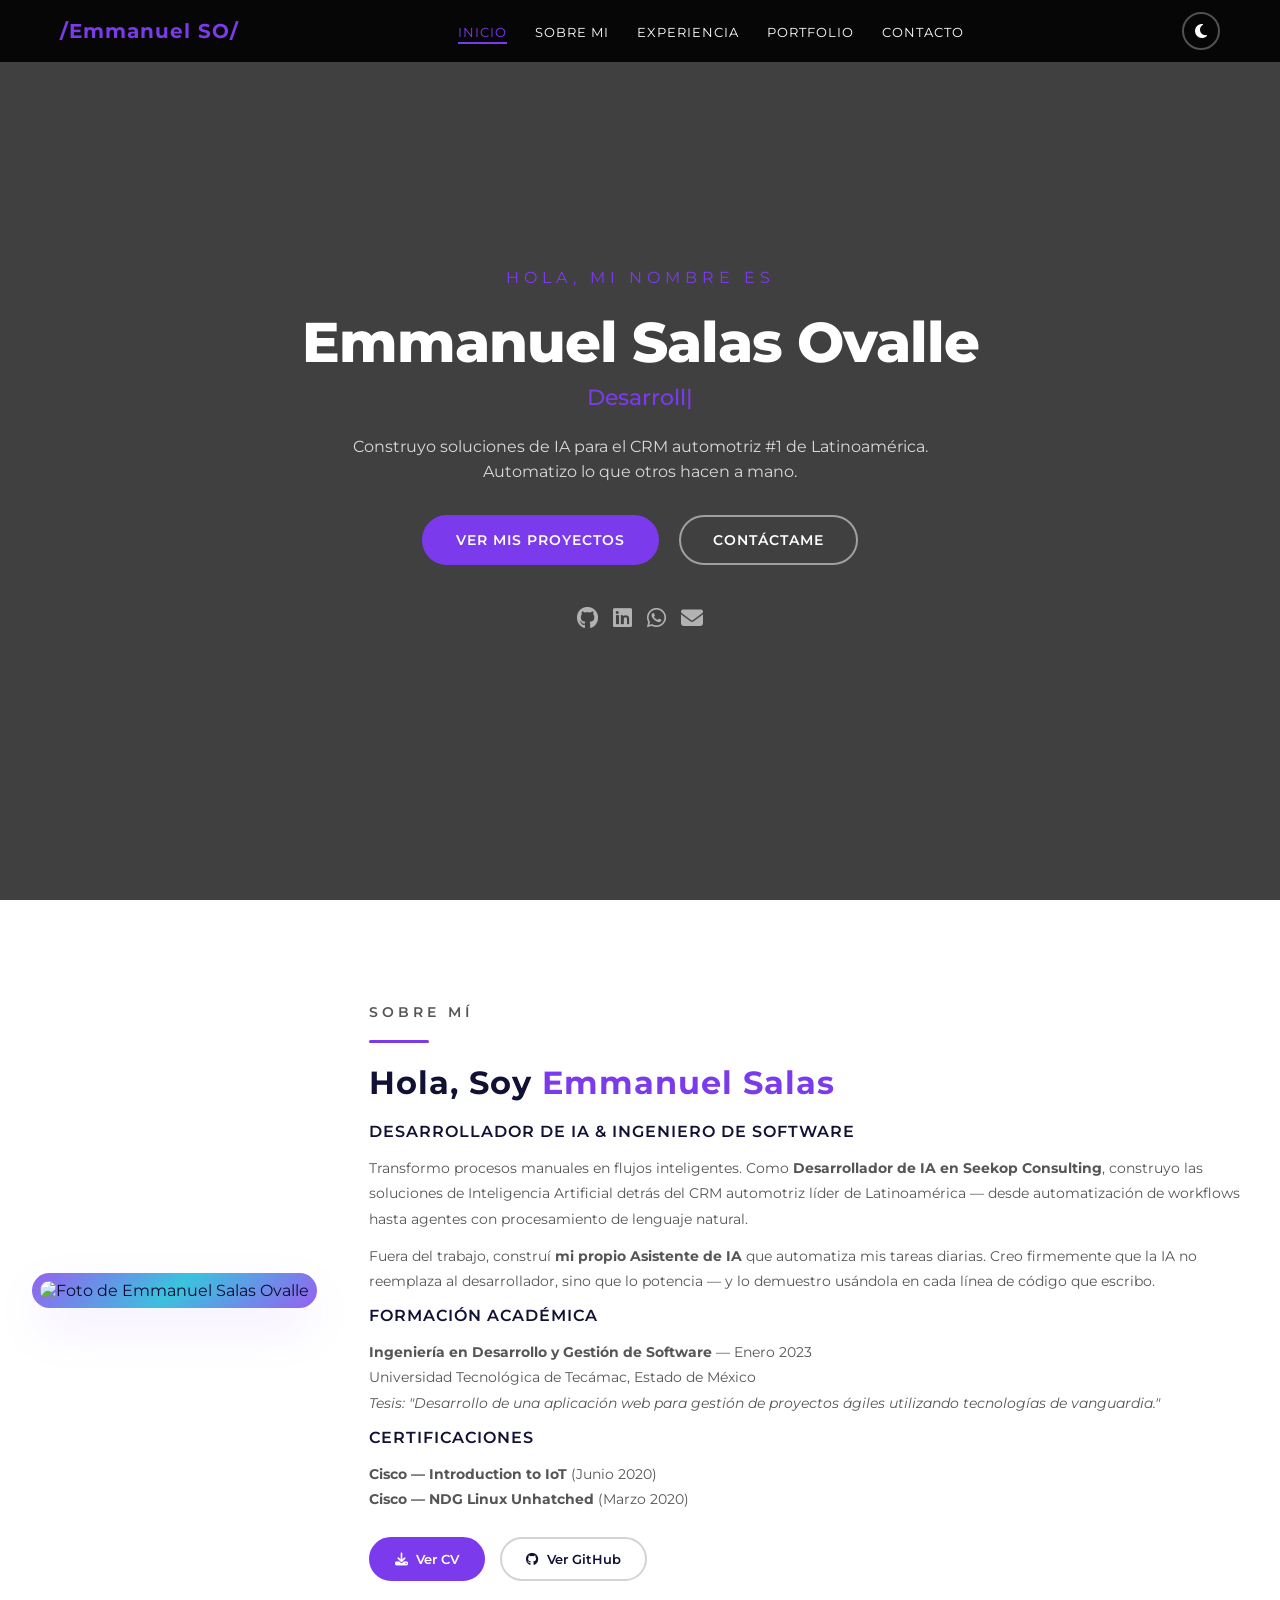
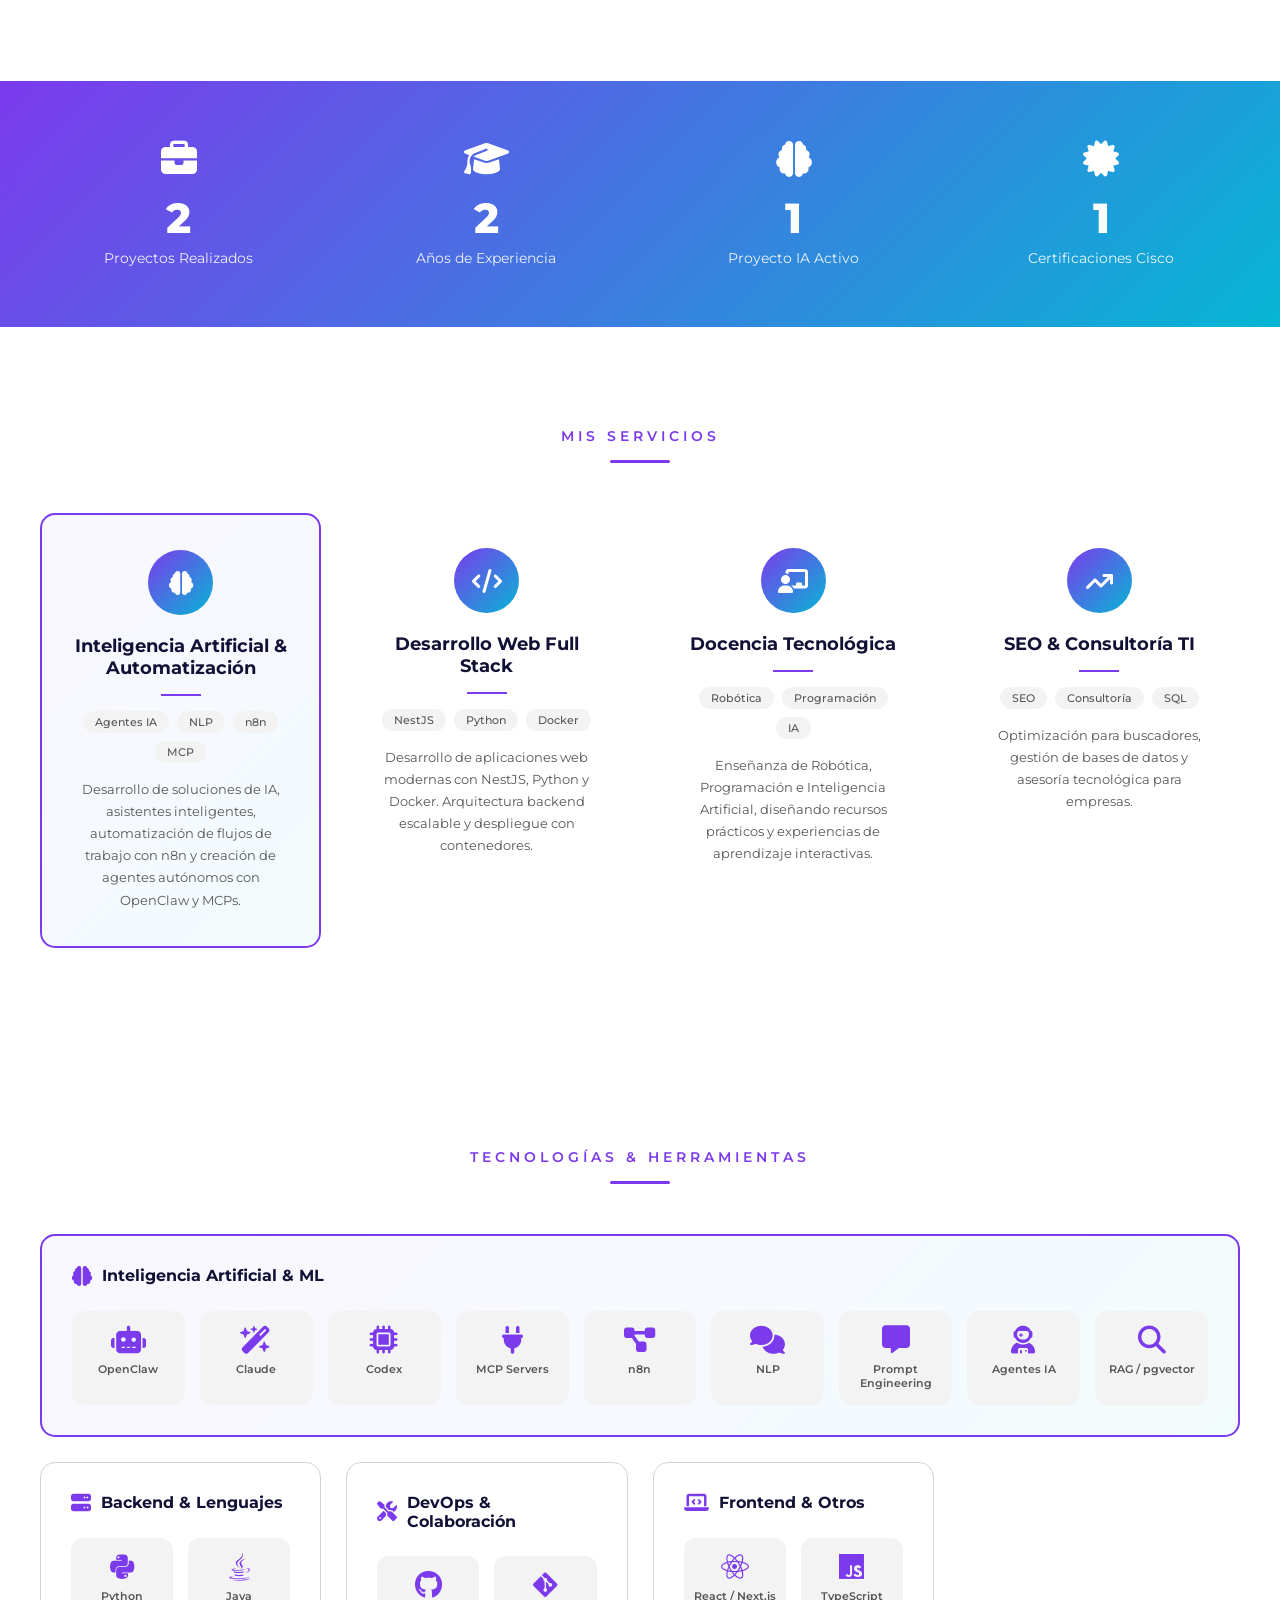
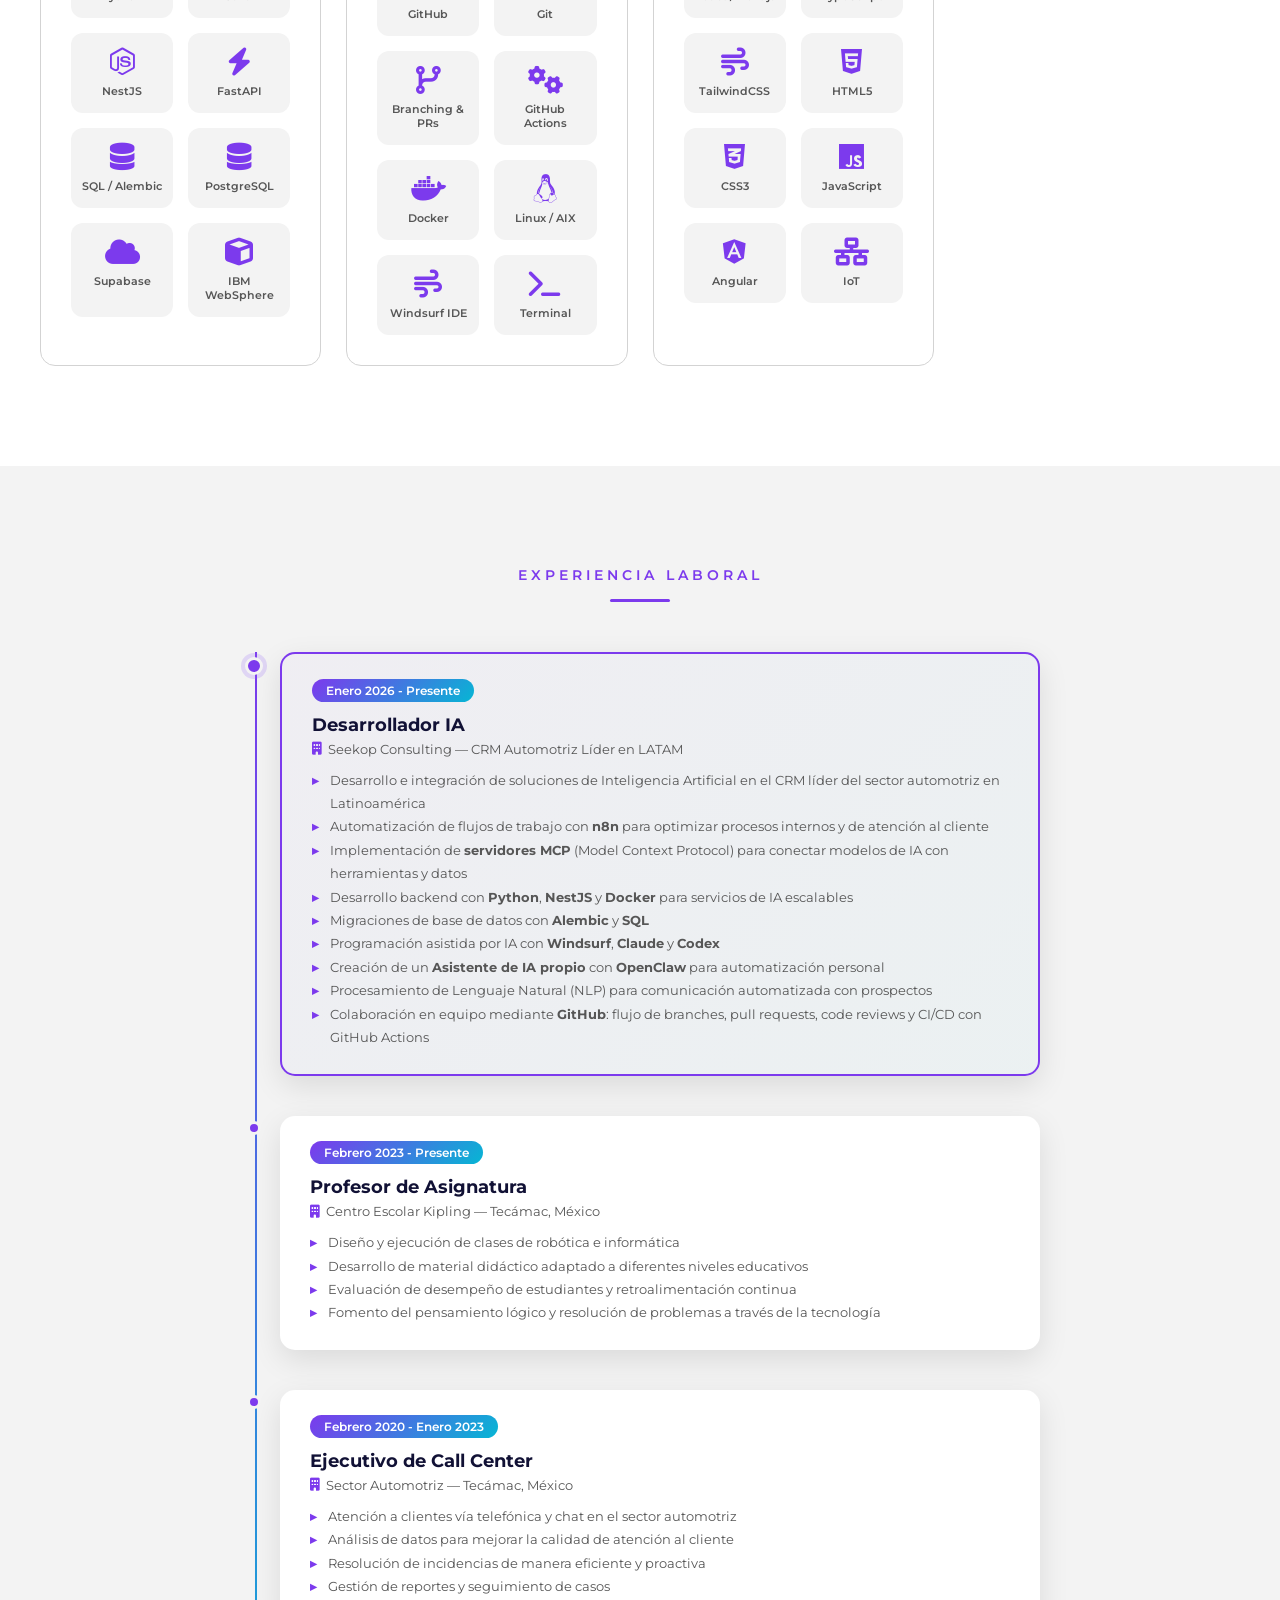
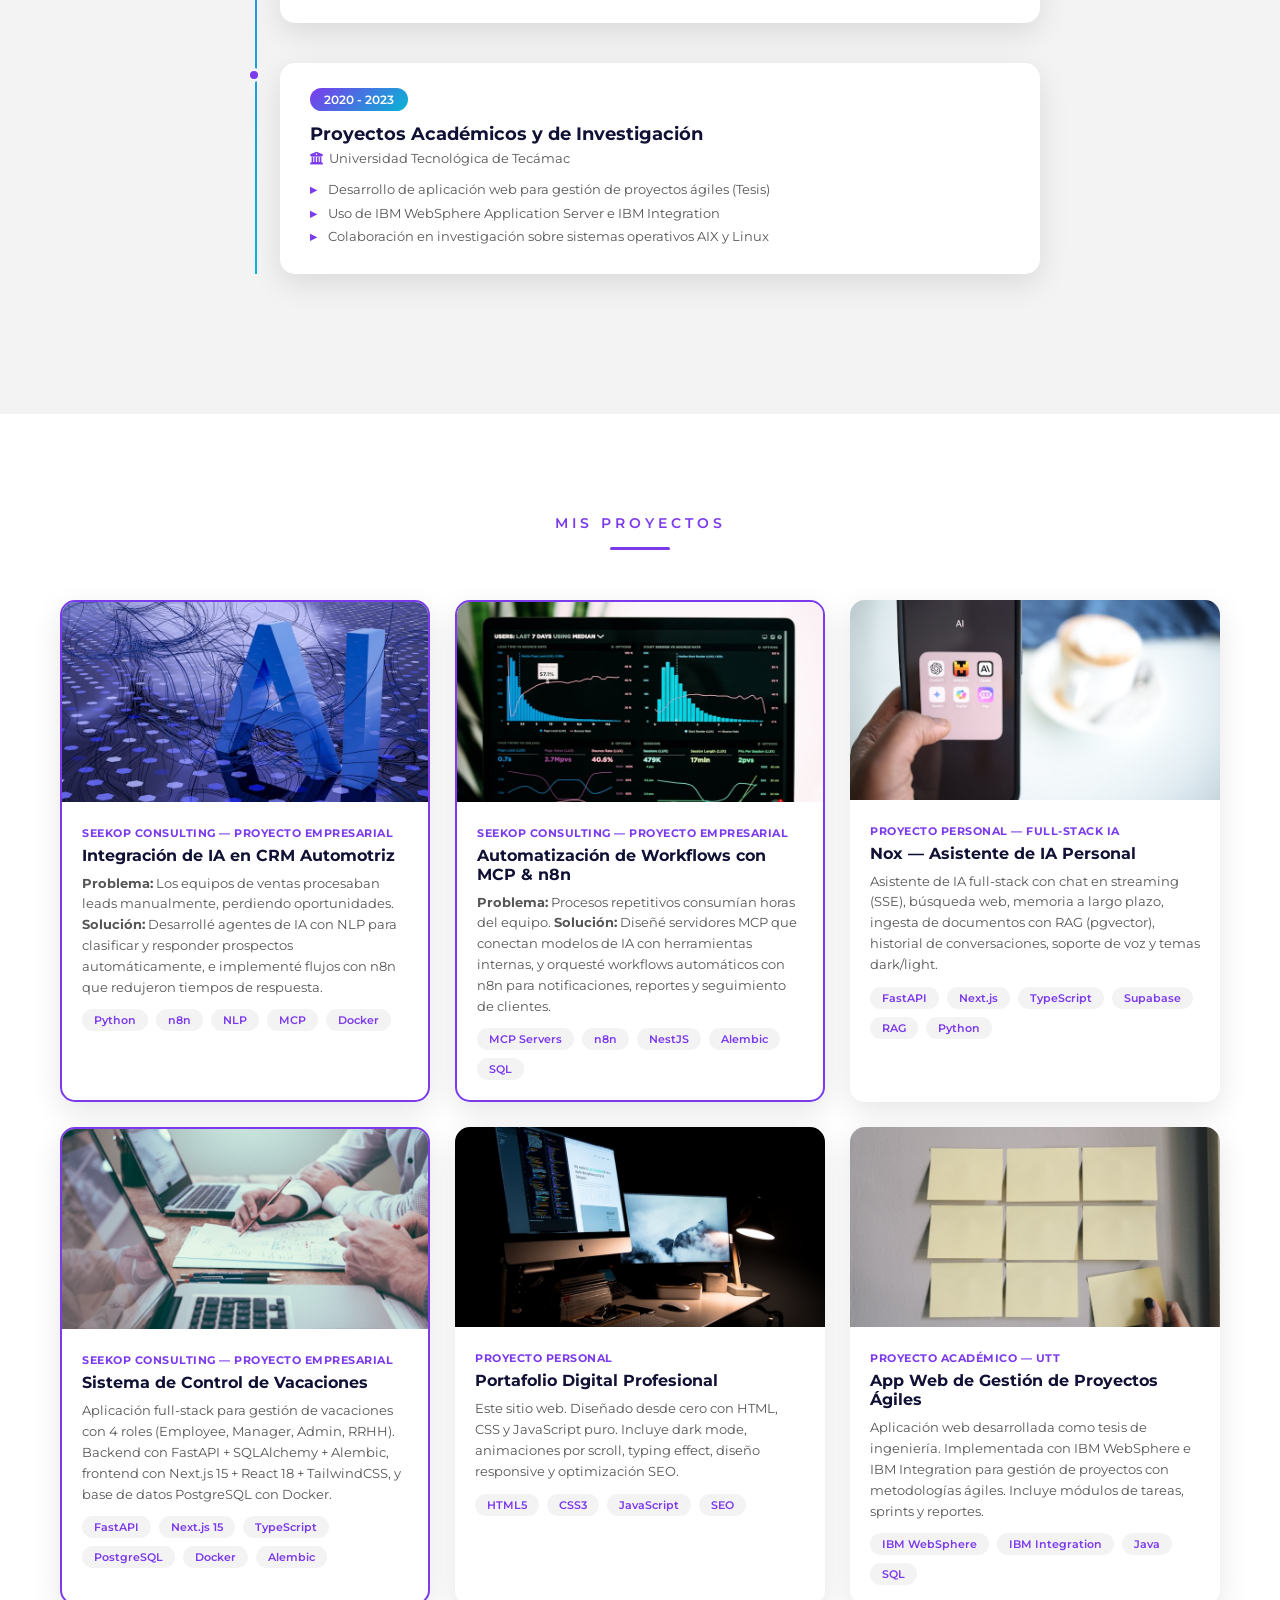
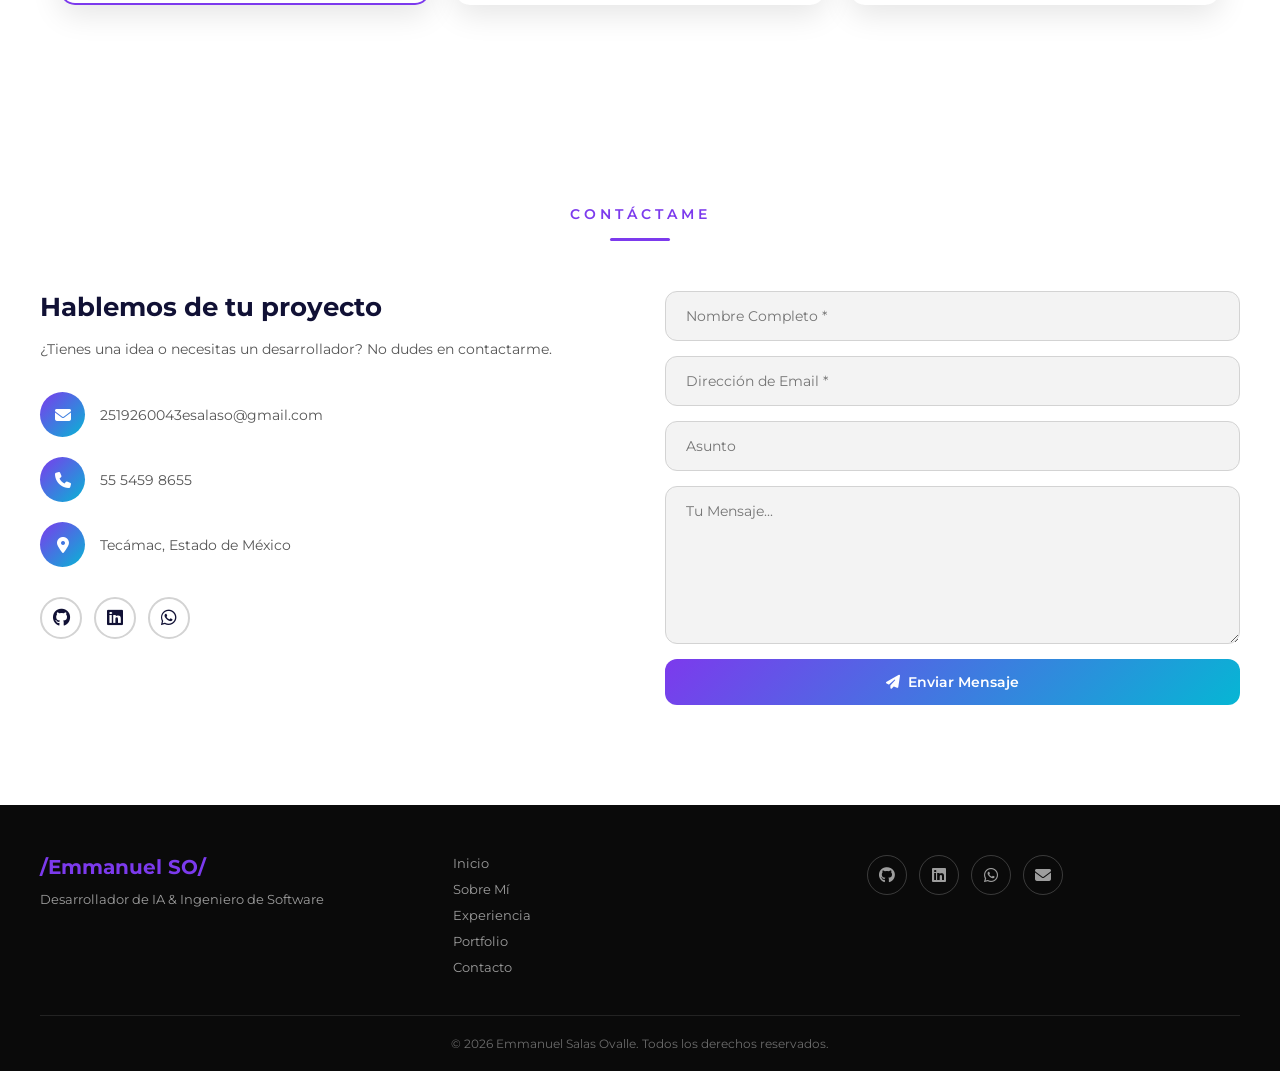
==== commit 37aaec85: "feat: crear CV profesional en HTML con mejores practicas 2026" ====
--- a/index.html
+++ b/index.html
@@ -108,7 +108,7 @@
                 </p>
 
                 <div class="sobremi-btns">
-                    <a href="img/CV_Salas_Ovalle_Emmanuel.pdf" target="_blank" class="btn-cv"><i class="fa-solid fa-download"></i> Descargar CV</a>
+                    <a href="cv.html" target="_blank" class="btn-cv"><i class="fa-solid fa-download"></i> Ver CV</a>
                     <a href="https://github.com/emmanuelovalle0507-ops" target="_blank" rel="noopener noreferrer" class="btn-github"><i class="fa-brands fa-github"></i> Ver GitHub</a>
                 </div>
             </div>
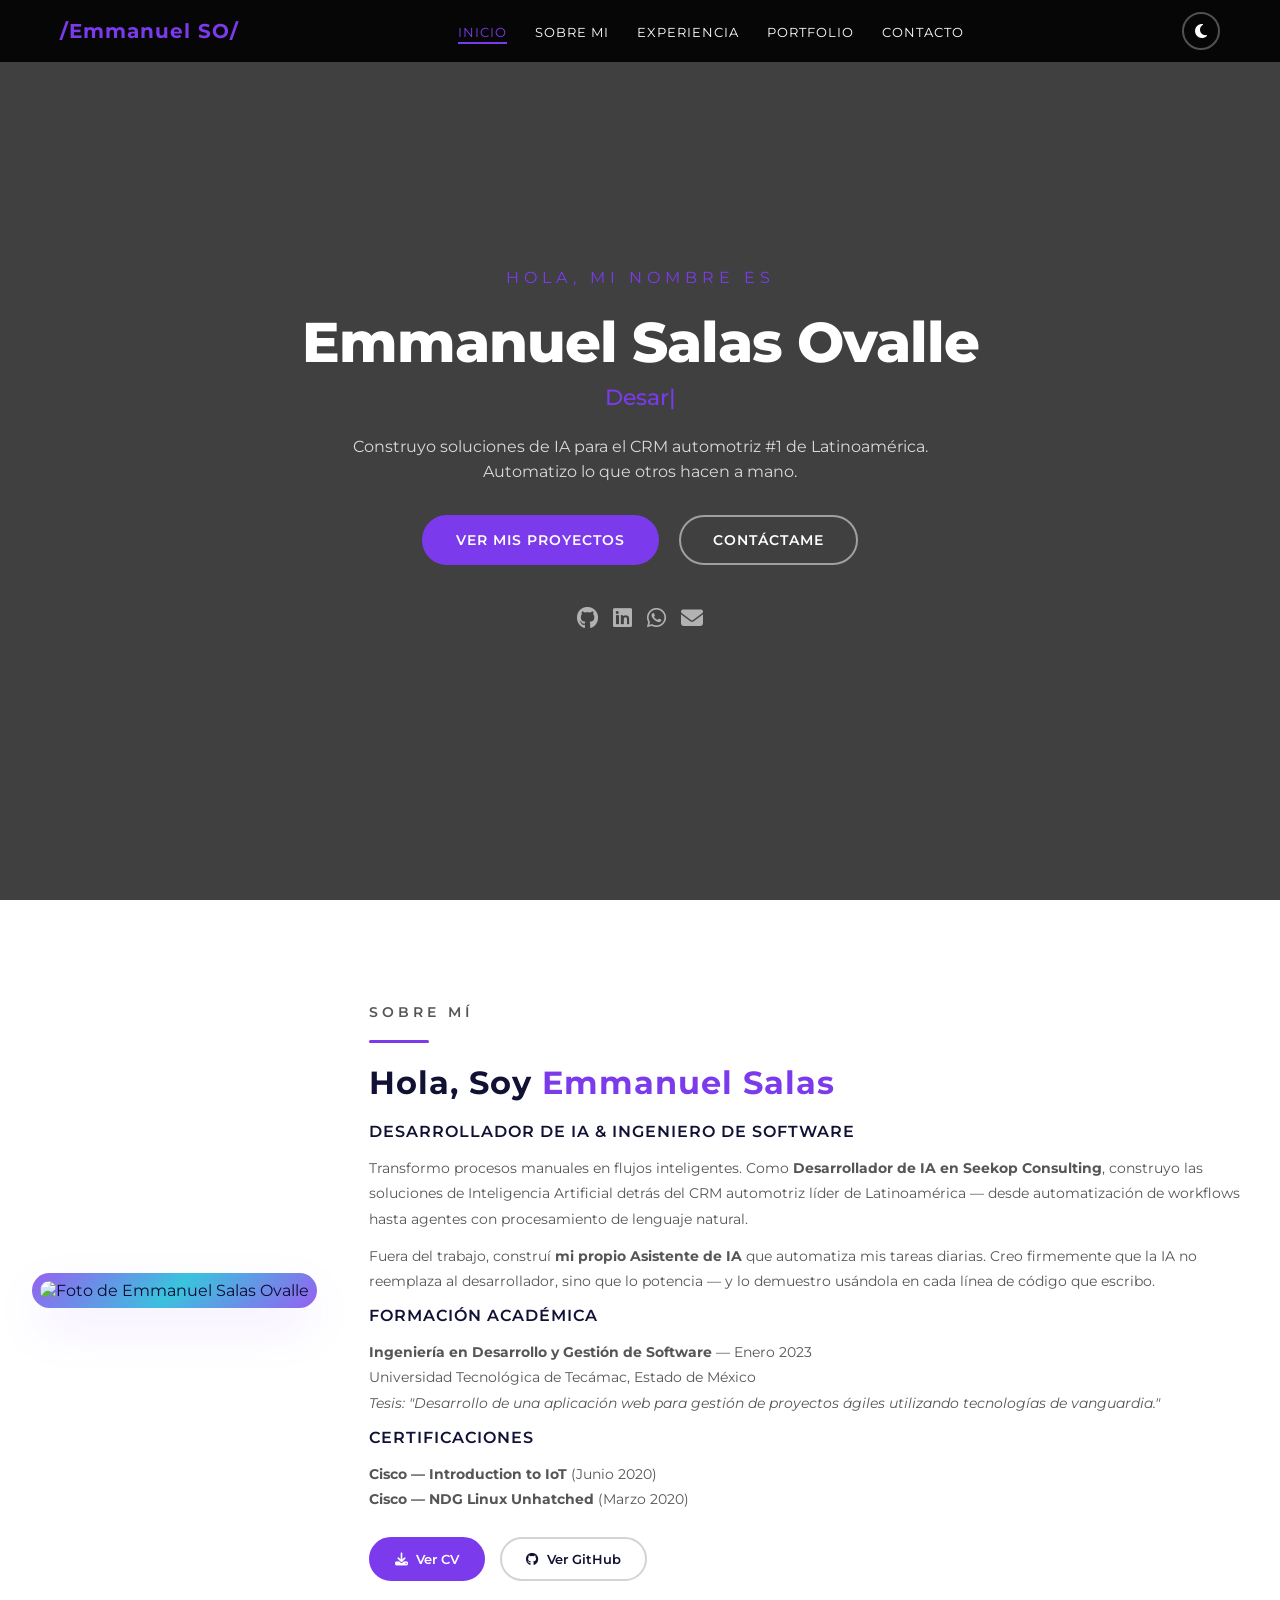
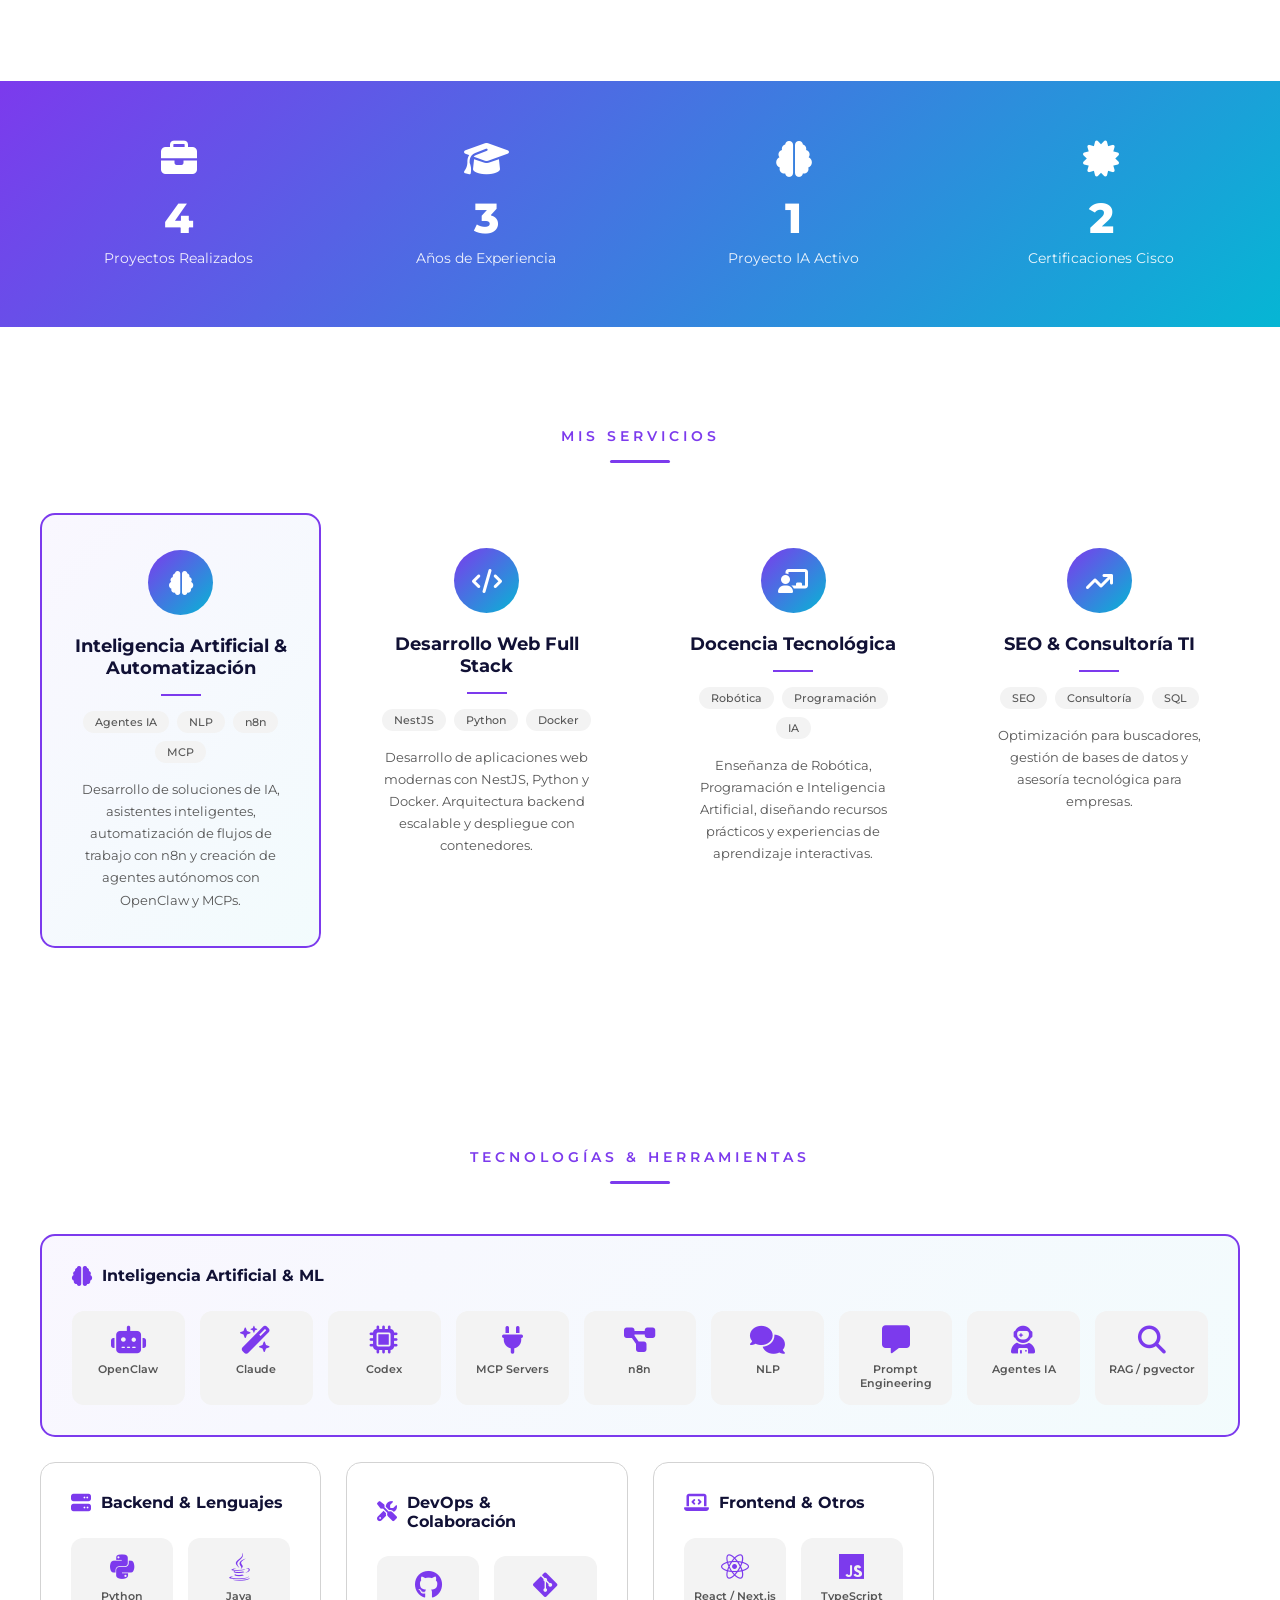
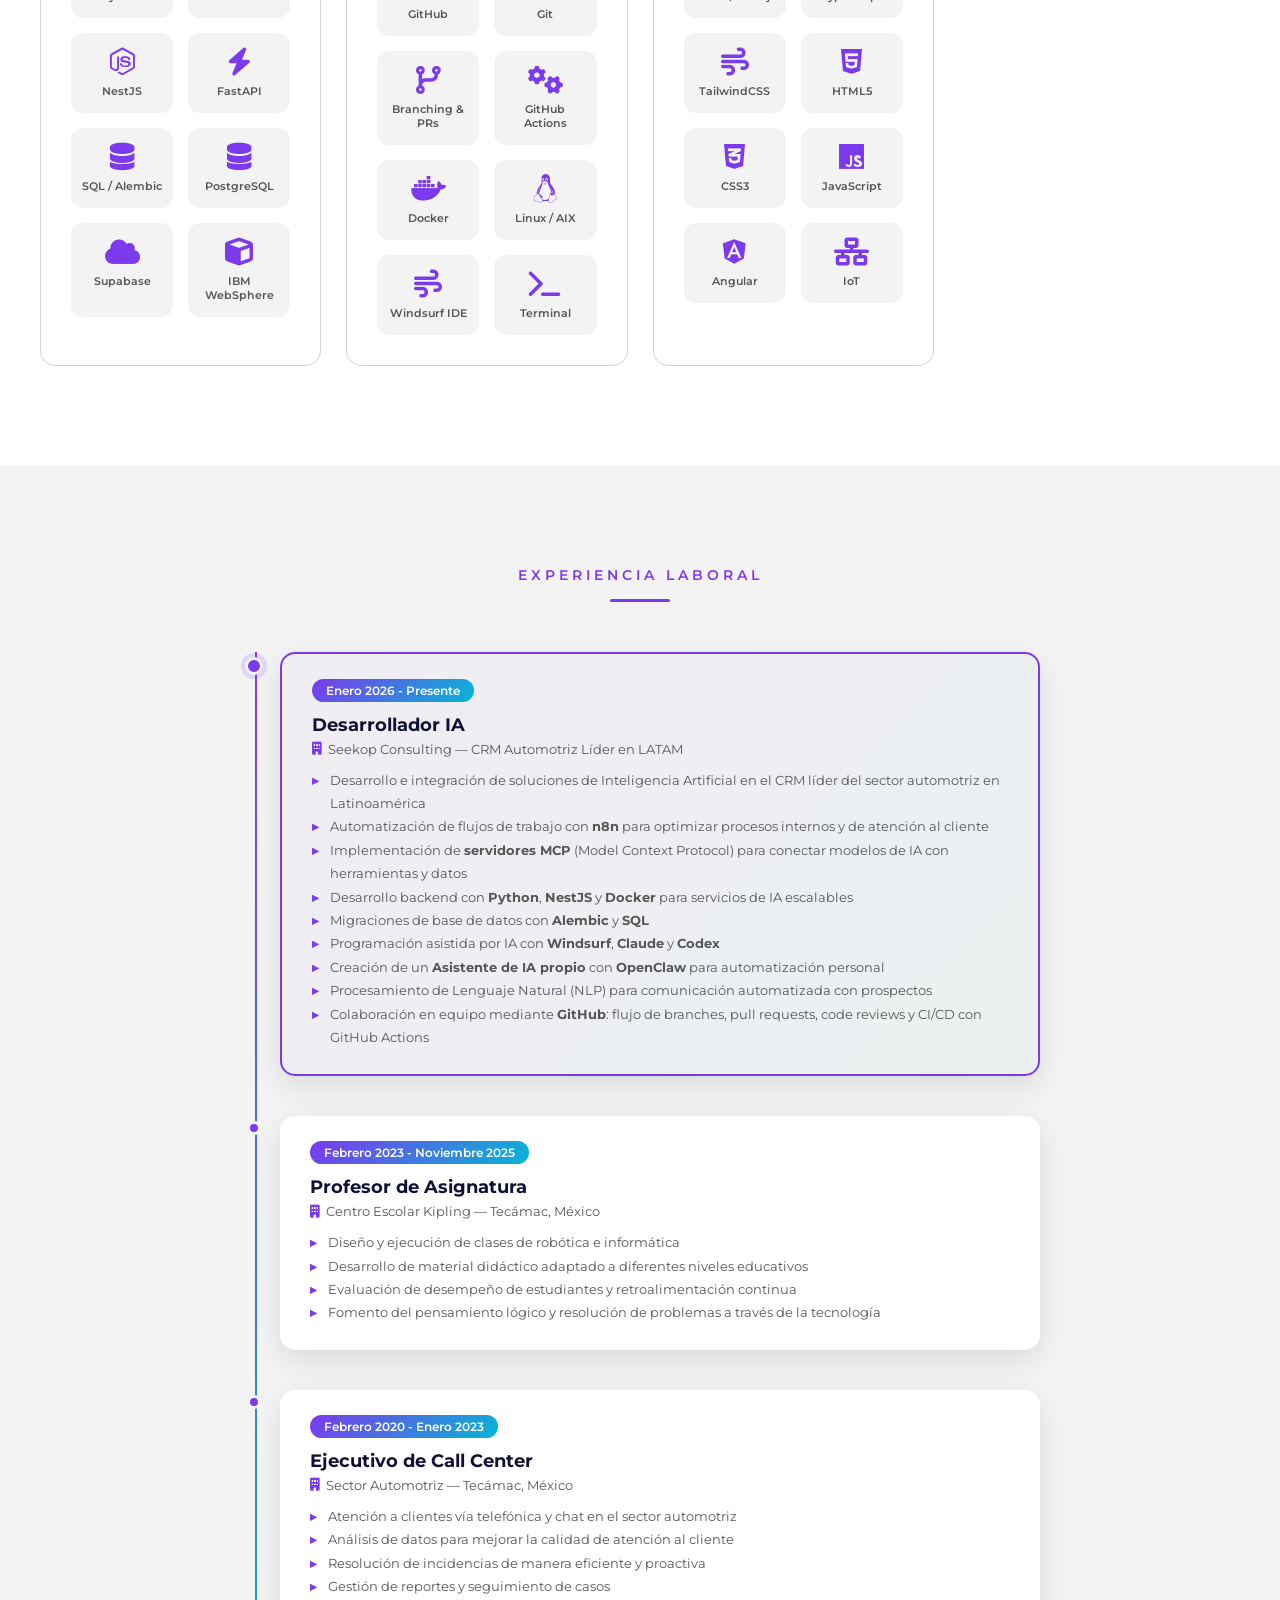
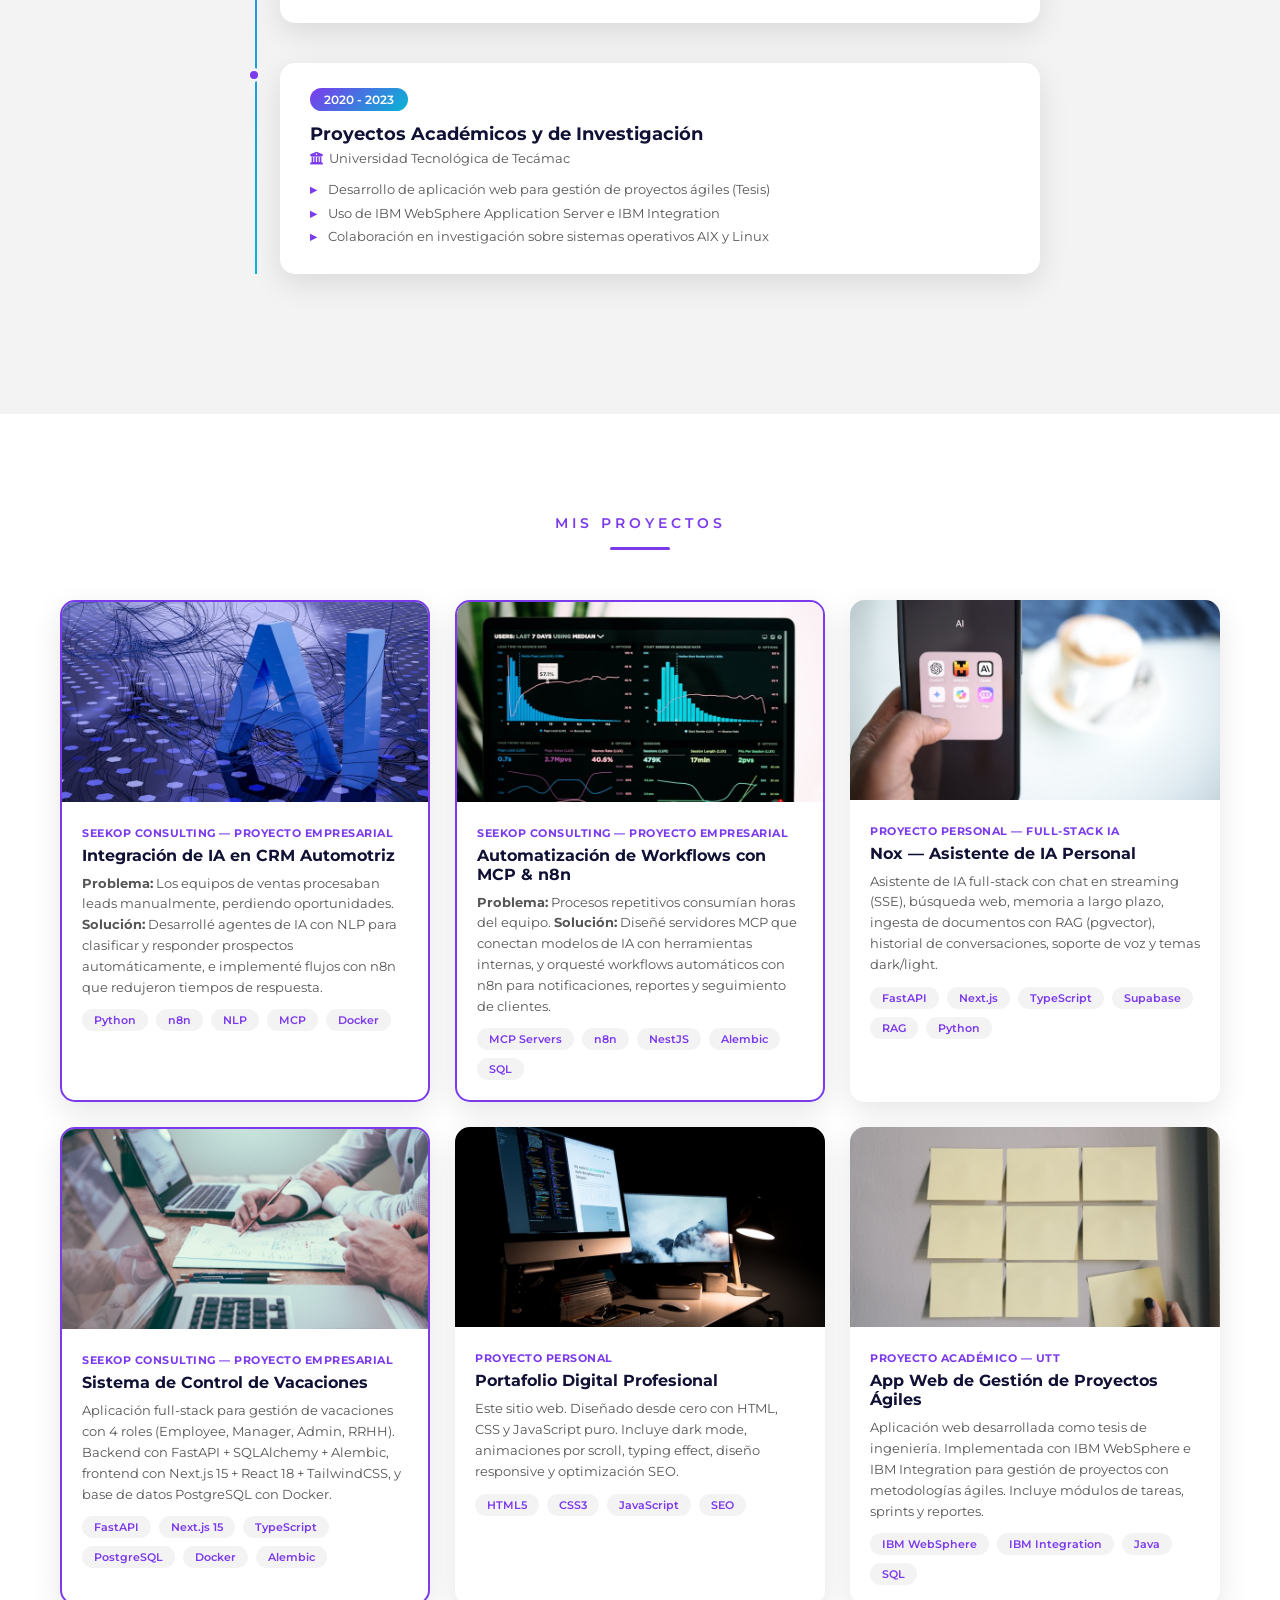
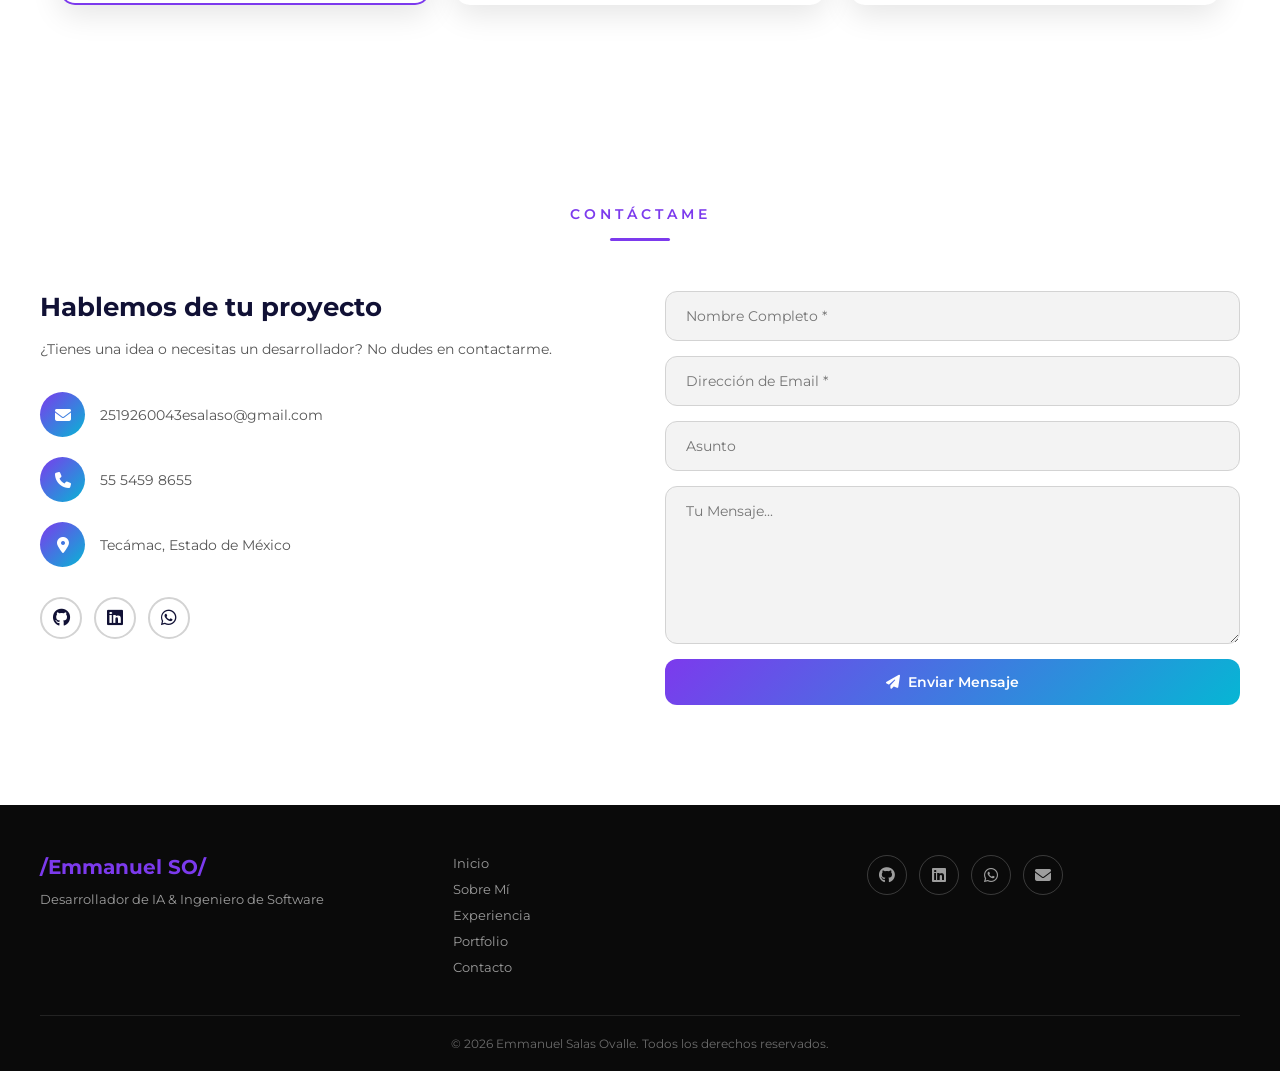
==== commit d0c3f291: "fix: actualizar fecha de Profesor a Noviembre 2025 en portafolio y CV" ====
--- a/index.html
+++ b/index.html
@@ -382,7 +382,7 @@
             <div class="timeline-item fade-in">
                 <div class="timeline-dot"></div>
                 <div class="timeline-contenido">
-                    <span class="timeline-fecha">Febrero 2023 - Presente</span>
+                    <span class="timeline-fecha">Febrero 2023 - Noviembre 2025</span>
                     <h4>Profesor de Asignatura</h4>
                     <p class="timeline-empresa"><i class="fa-solid fa-building"></i> Centro Escolar Kipling — Tecámac, México</p>
                     <ul>
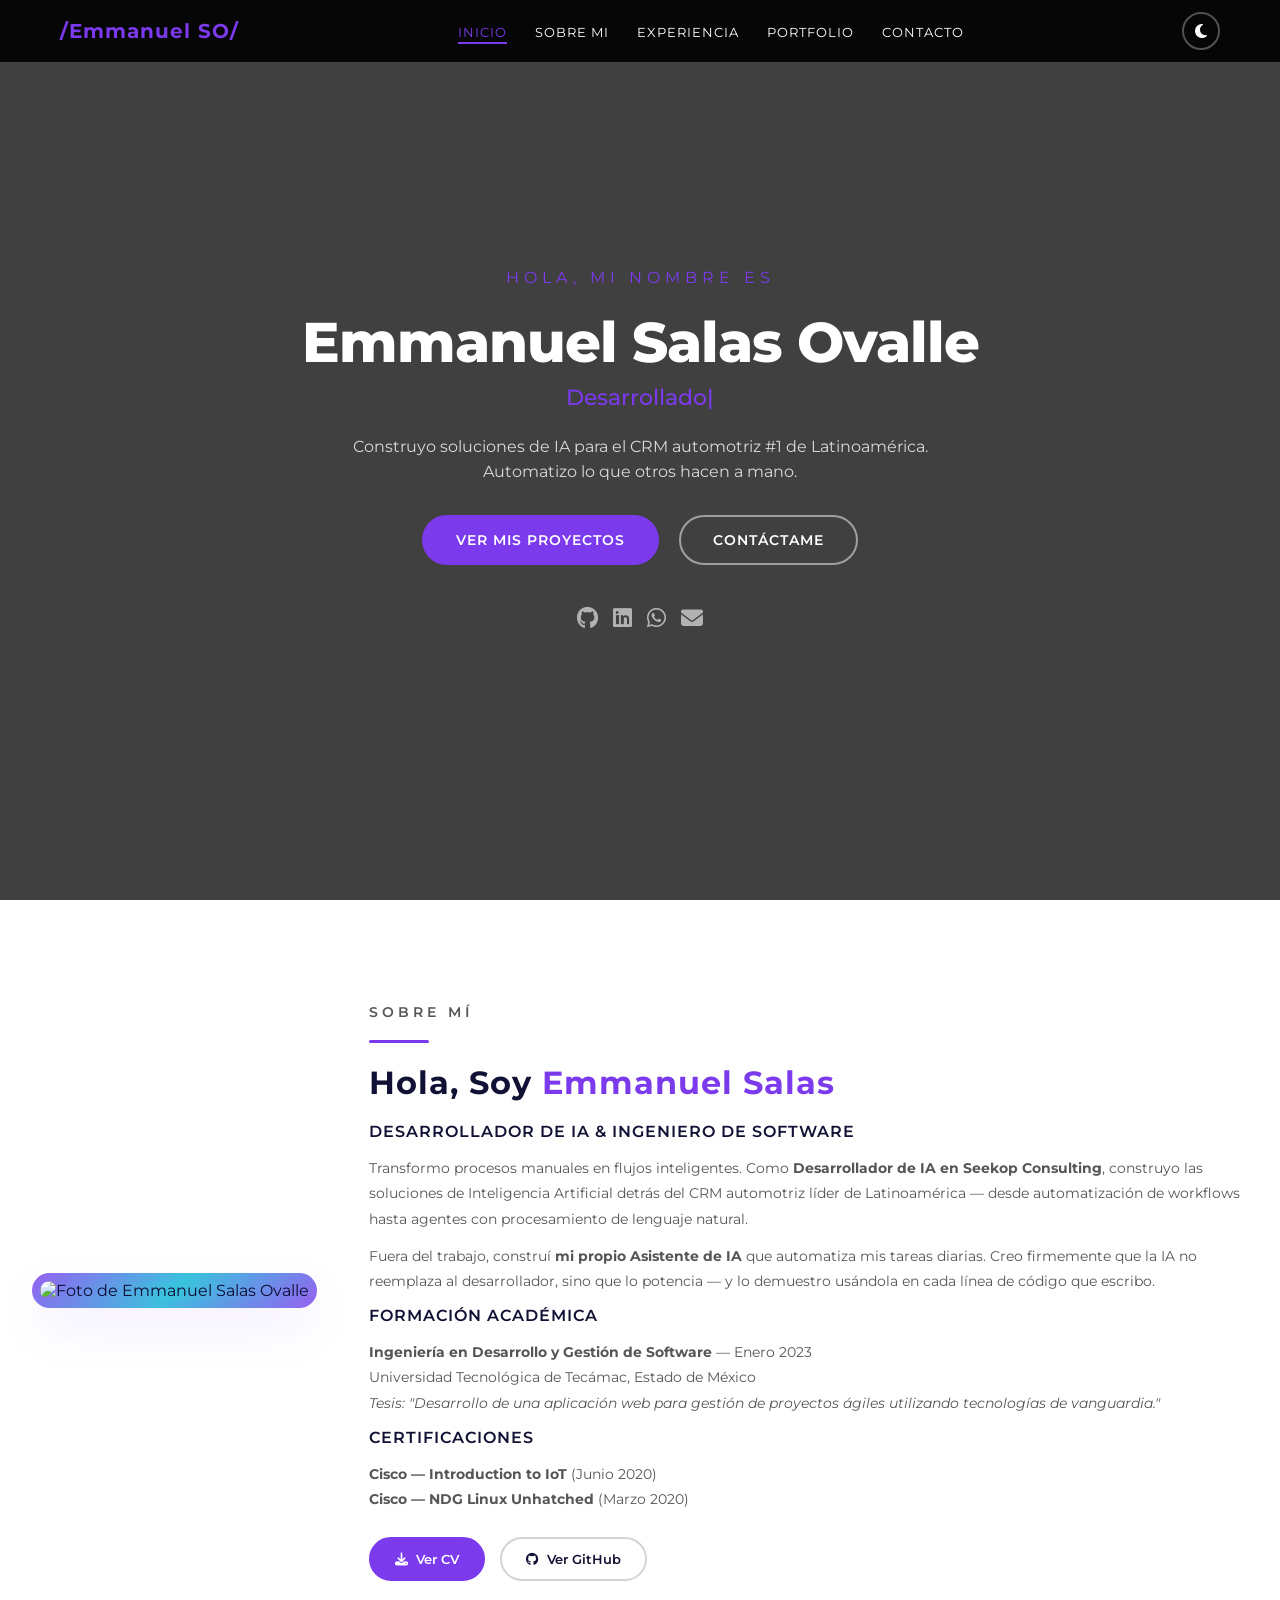
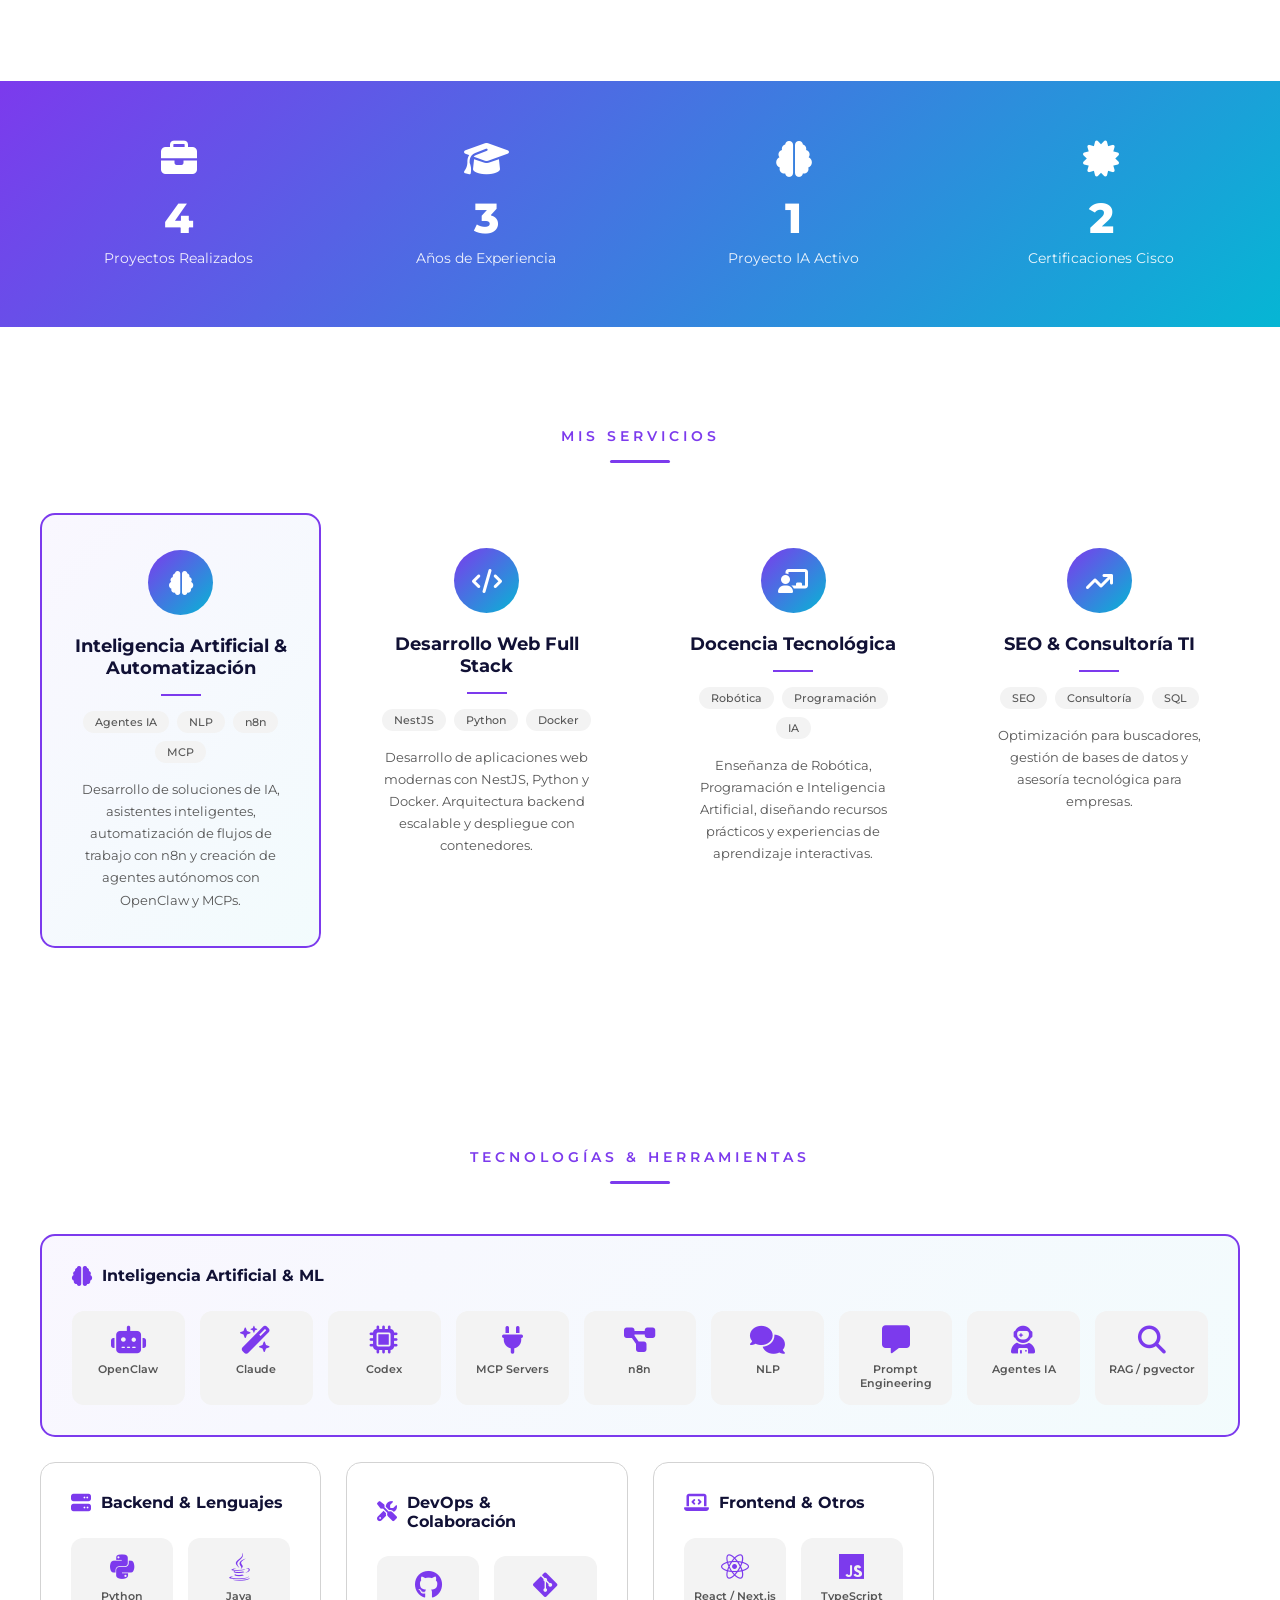
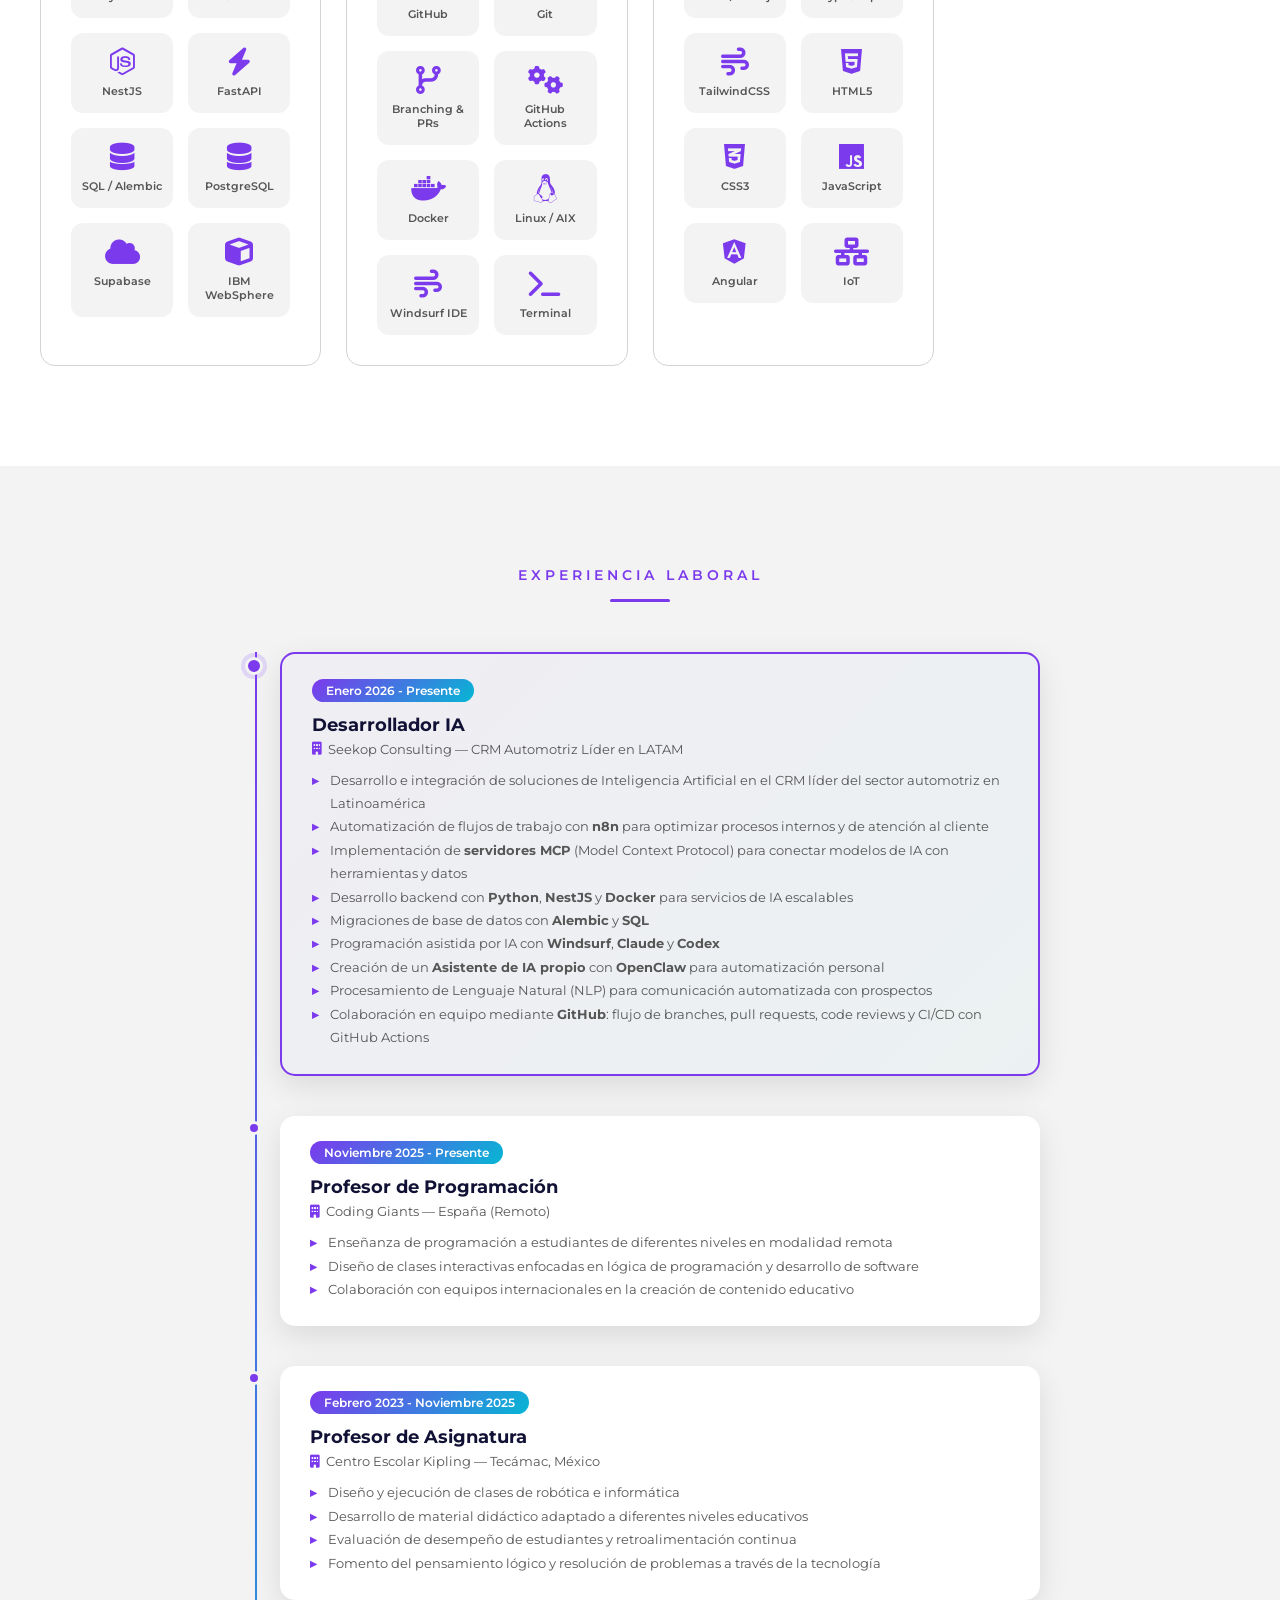
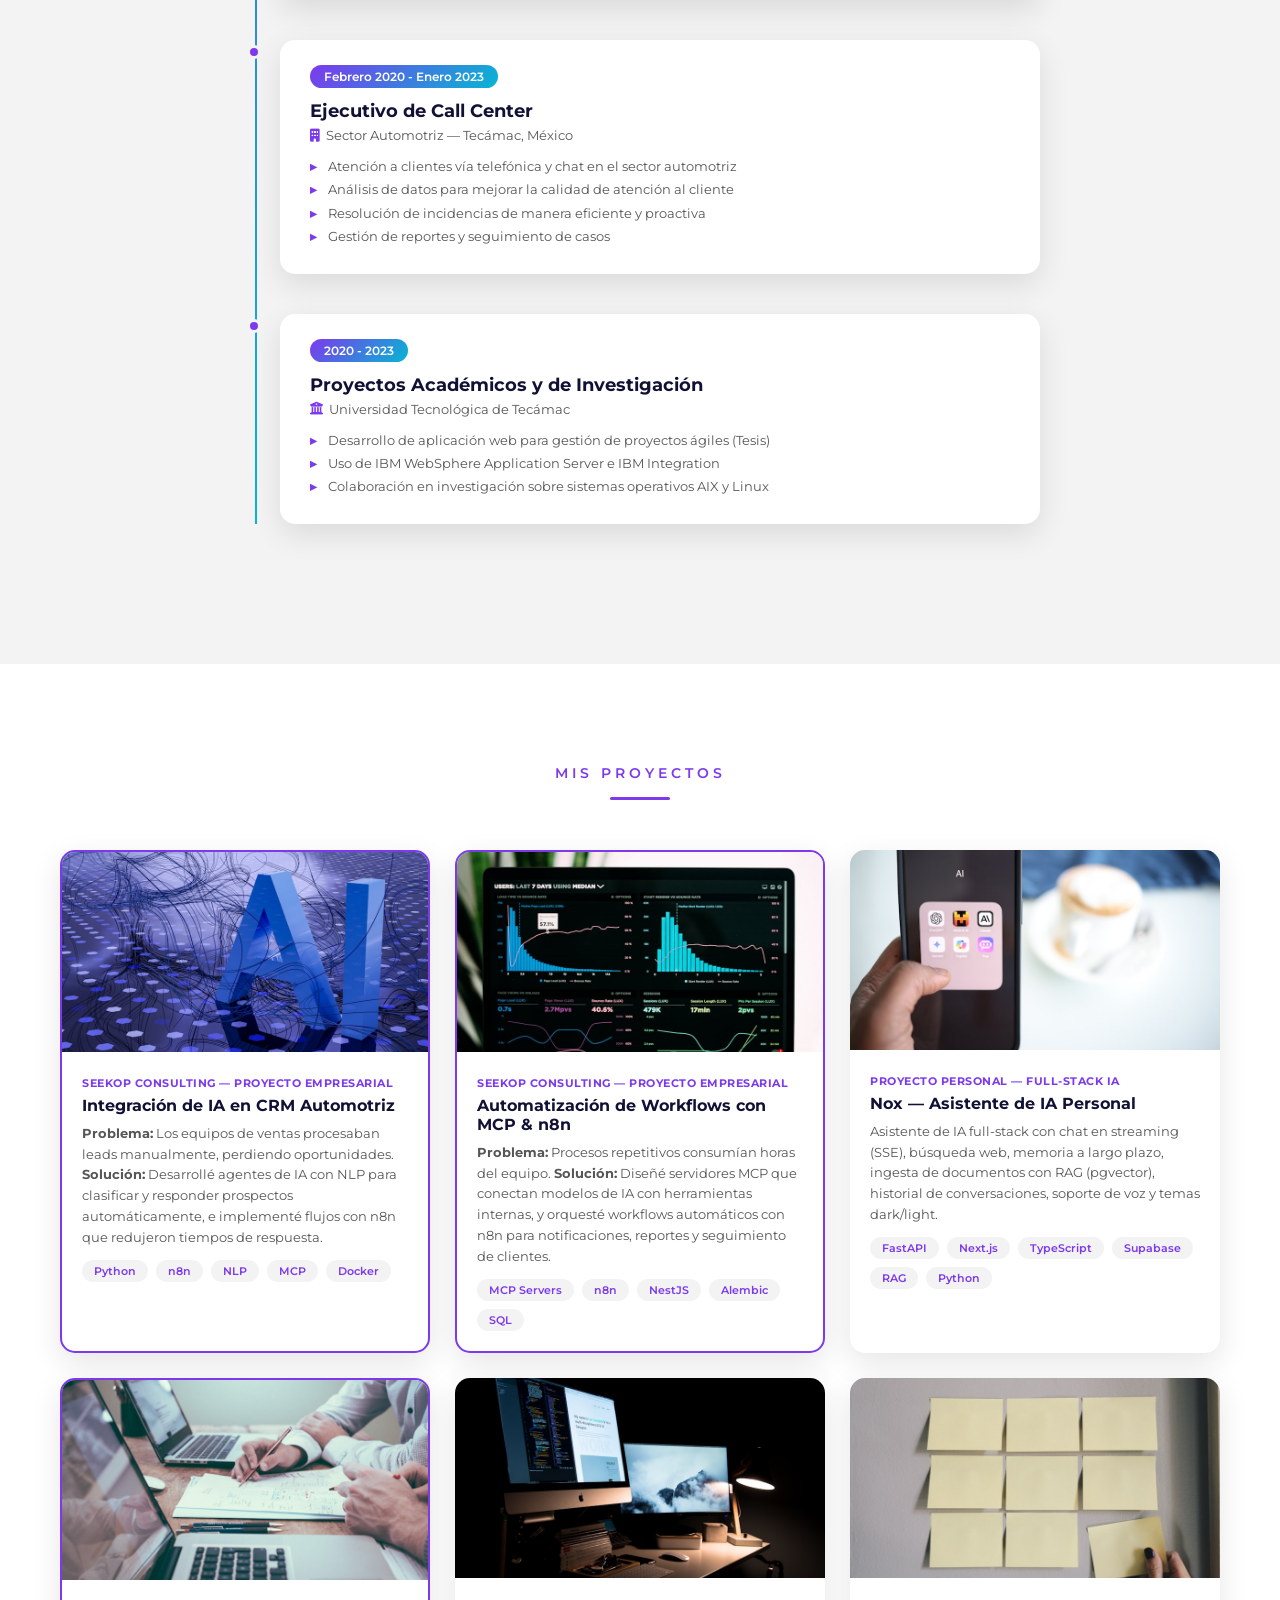
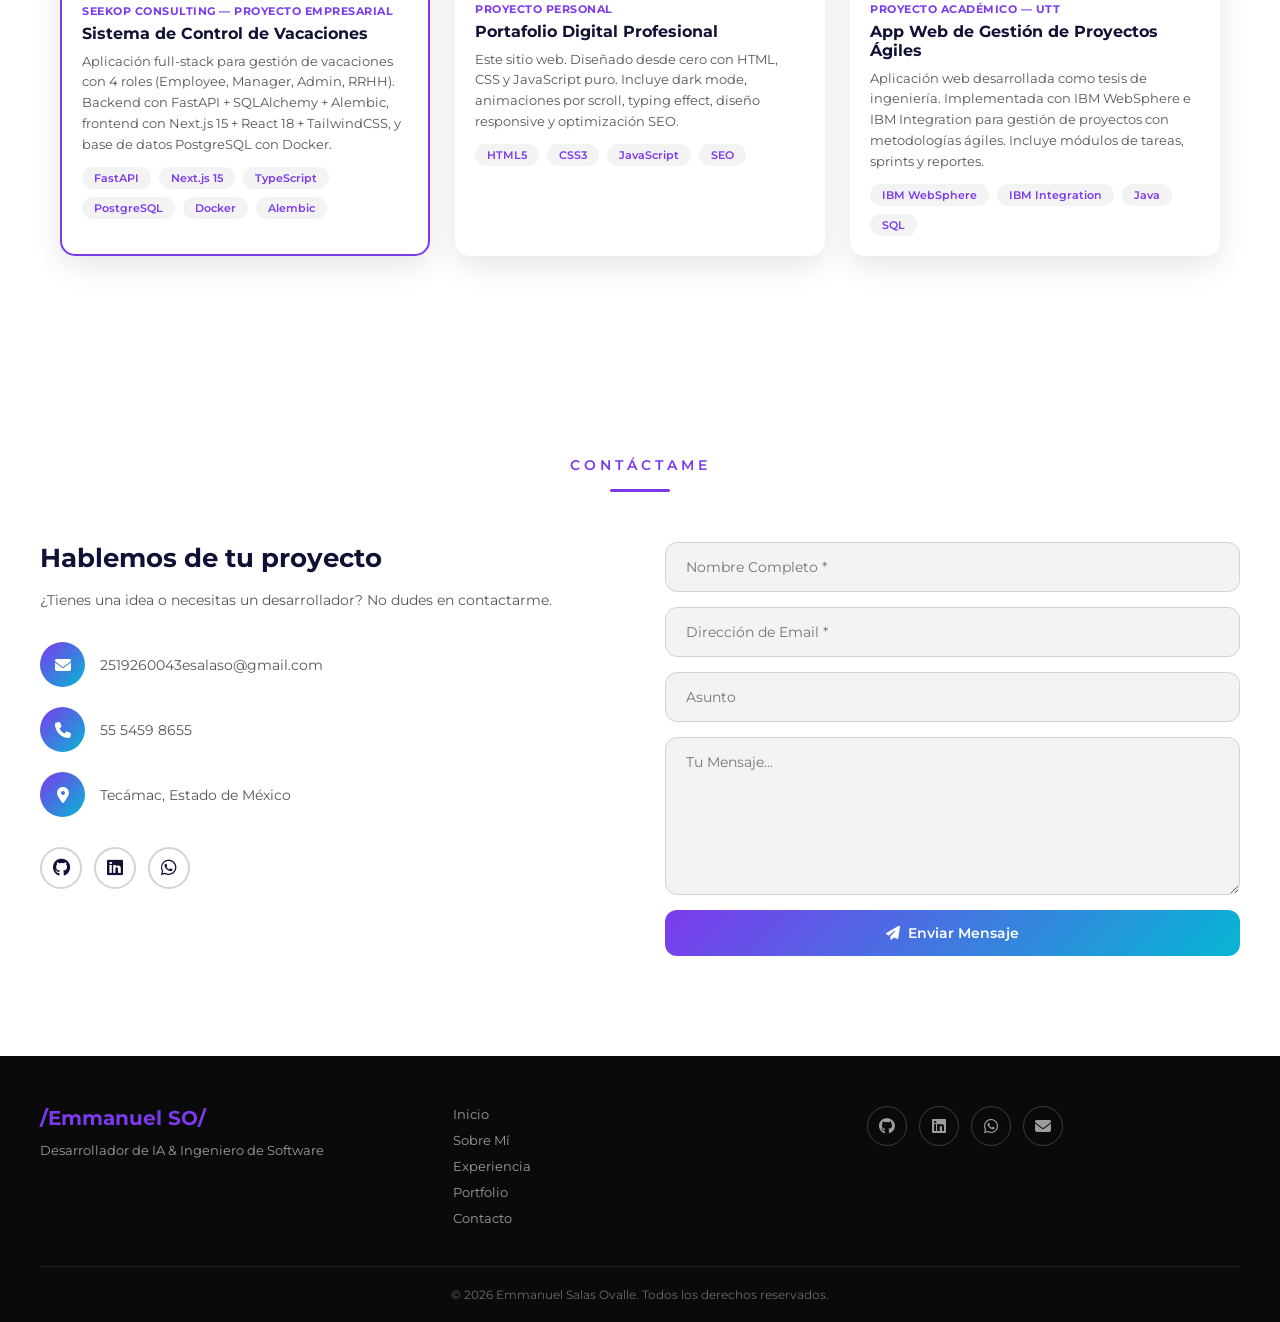
==== commit 18627d25: "feat: agregar Coding Giants (Espana, remoto) como experiencia actual" ====
--- a/index.html
+++ b/index.html
@@ -382,6 +382,19 @@
             <div class="timeline-item fade-in">
                 <div class="timeline-dot"></div>
                 <div class="timeline-contenido">
+                    <span class="timeline-fecha">Noviembre 2025 - Presente</span>
+                    <h4>Profesor de Programación</h4>
+                    <p class="timeline-empresa"><i class="fa-solid fa-building"></i> Coding Giants — España (Remoto)</p>
+                    <ul>
+                        <li>Enseñanza de programación a estudiantes de diferentes niveles en modalidad remota</li>
+                        <li>Diseño de clases interactivas enfocadas en lógica de programación y desarrollo de software</li>
+                        <li>Colaboración con equipos internacionales en la creación de contenido educativo</li>
+                    </ul>
+                </div>
+            </div>
+            <div class="timeline-item fade-in">
+                <div class="timeline-dot"></div>
+                <div class="timeline-contenido">
                     <span class="timeline-fecha">Febrero 2023 - Noviembre 2025</span>
                     <h4>Profesor de Asignatura</h4>
                     <p class="timeline-empresa"><i class="fa-solid fa-building"></i> Centro Escolar Kipling — Tecámac, México</p>
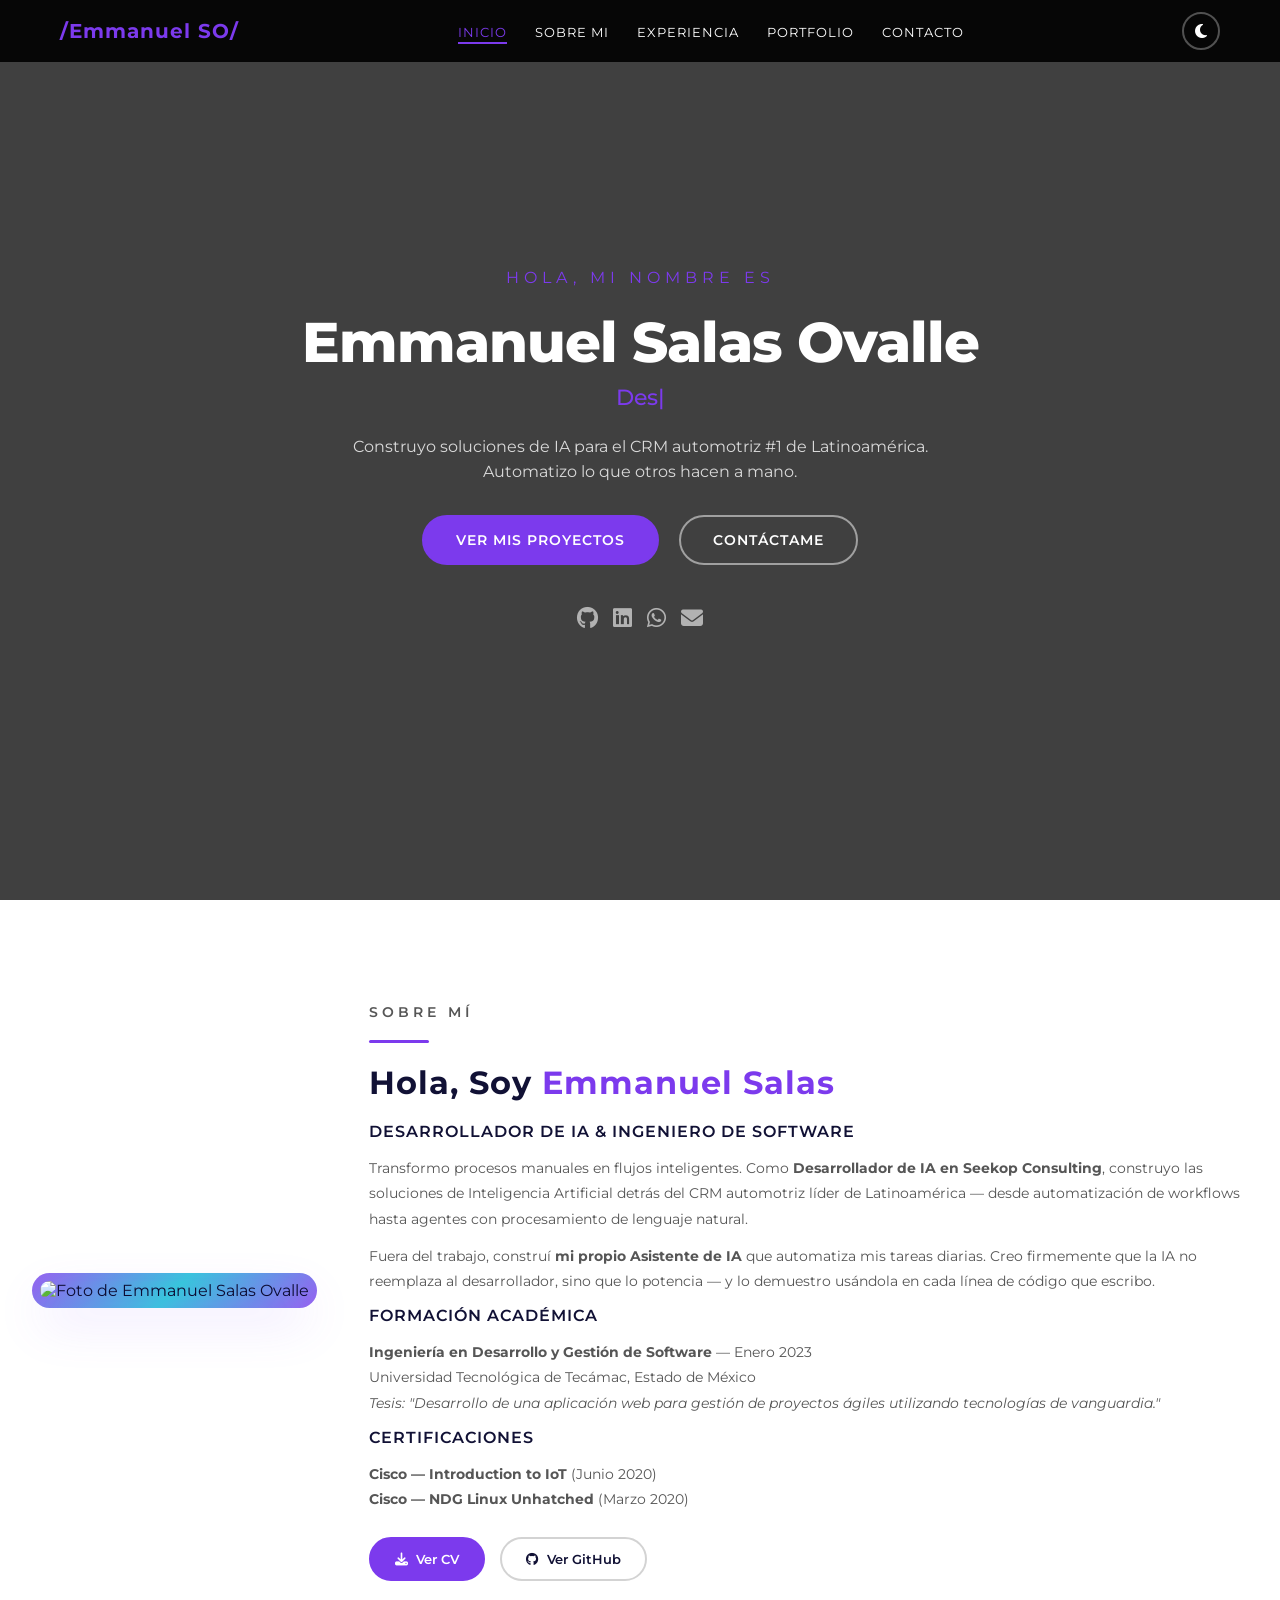
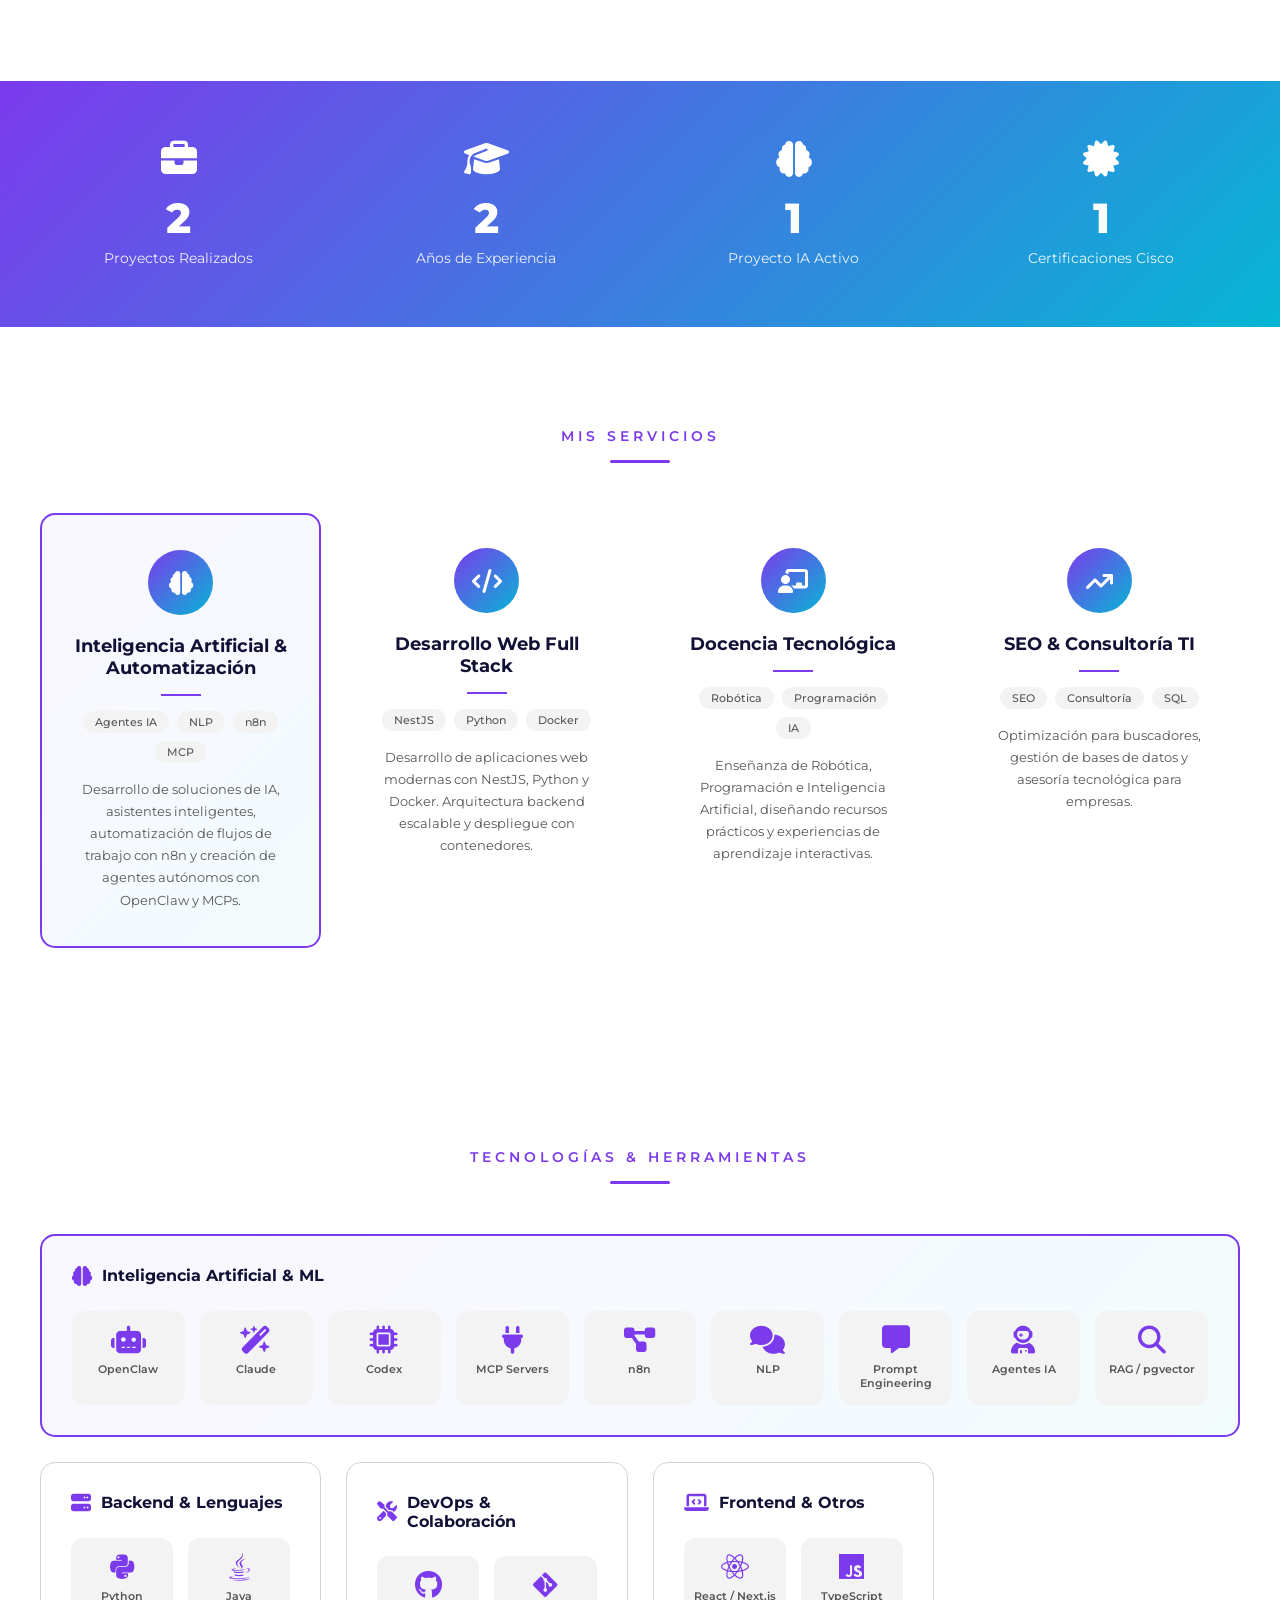
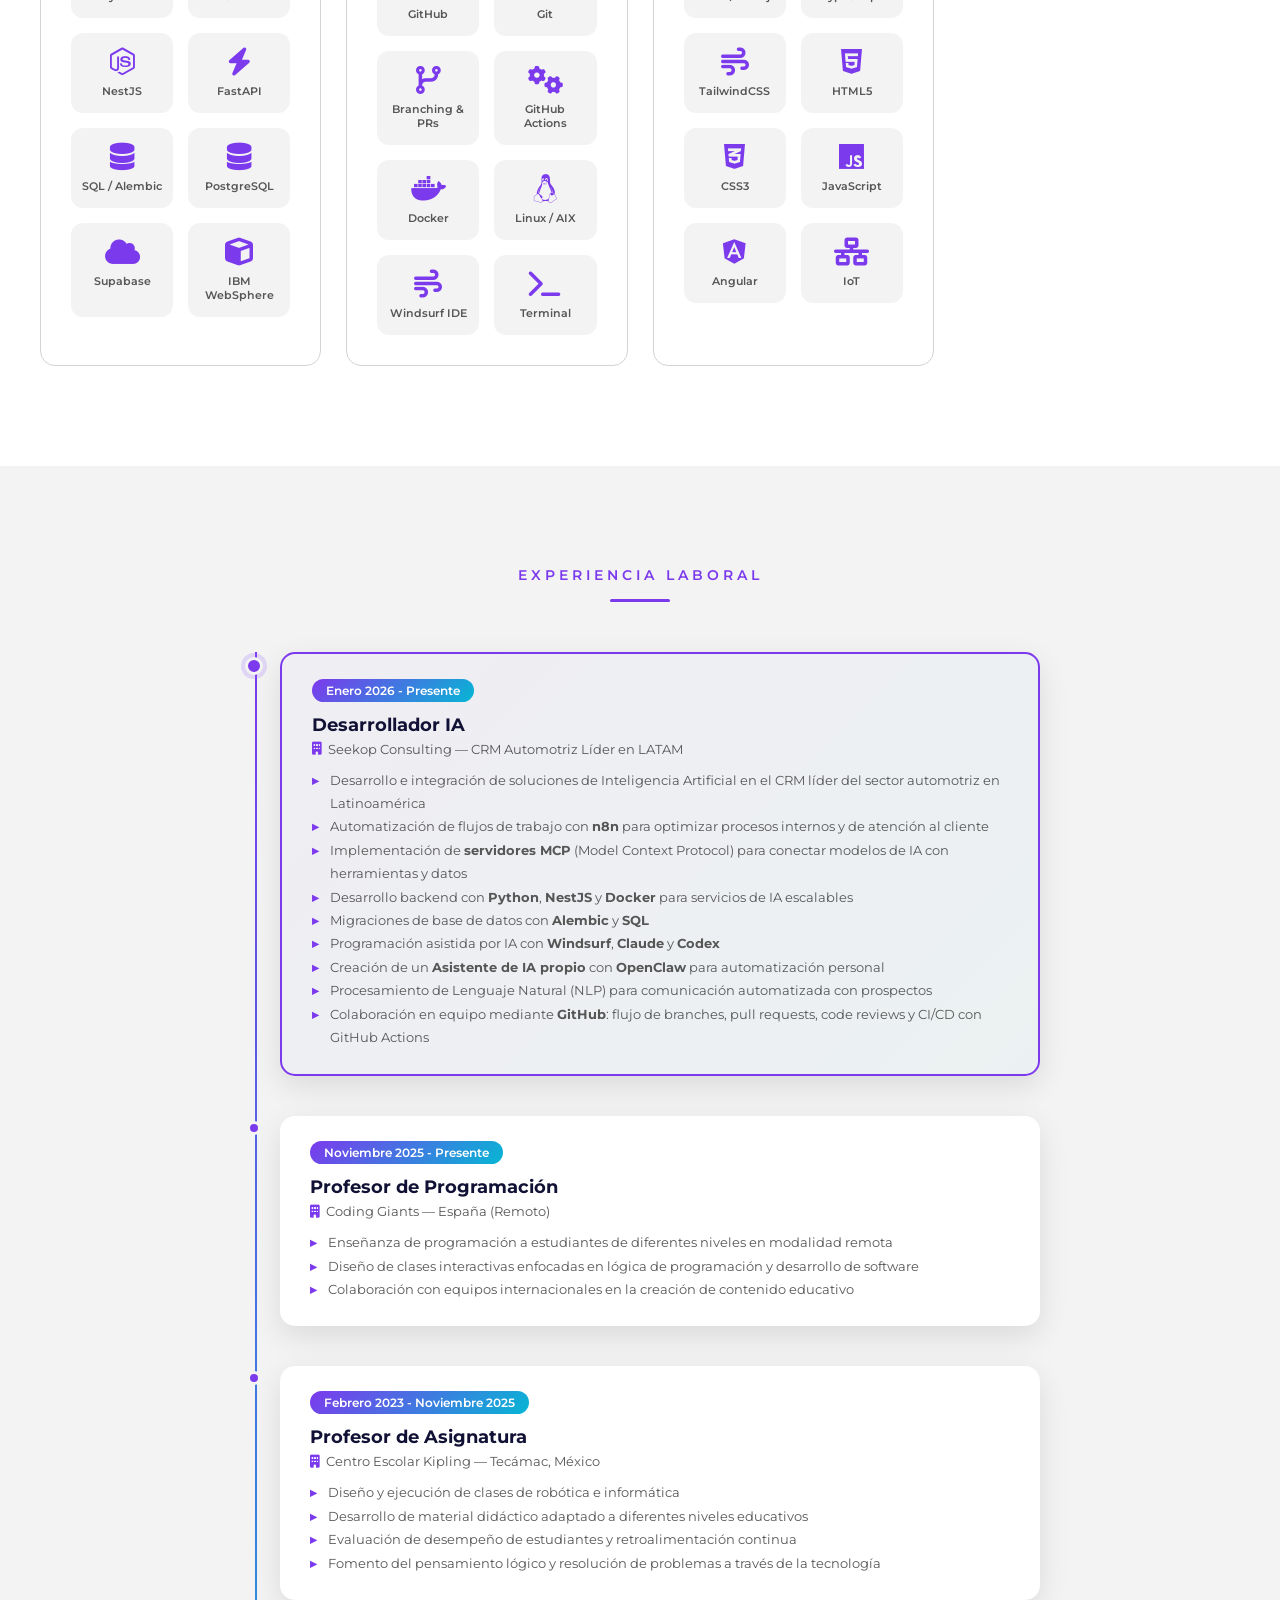
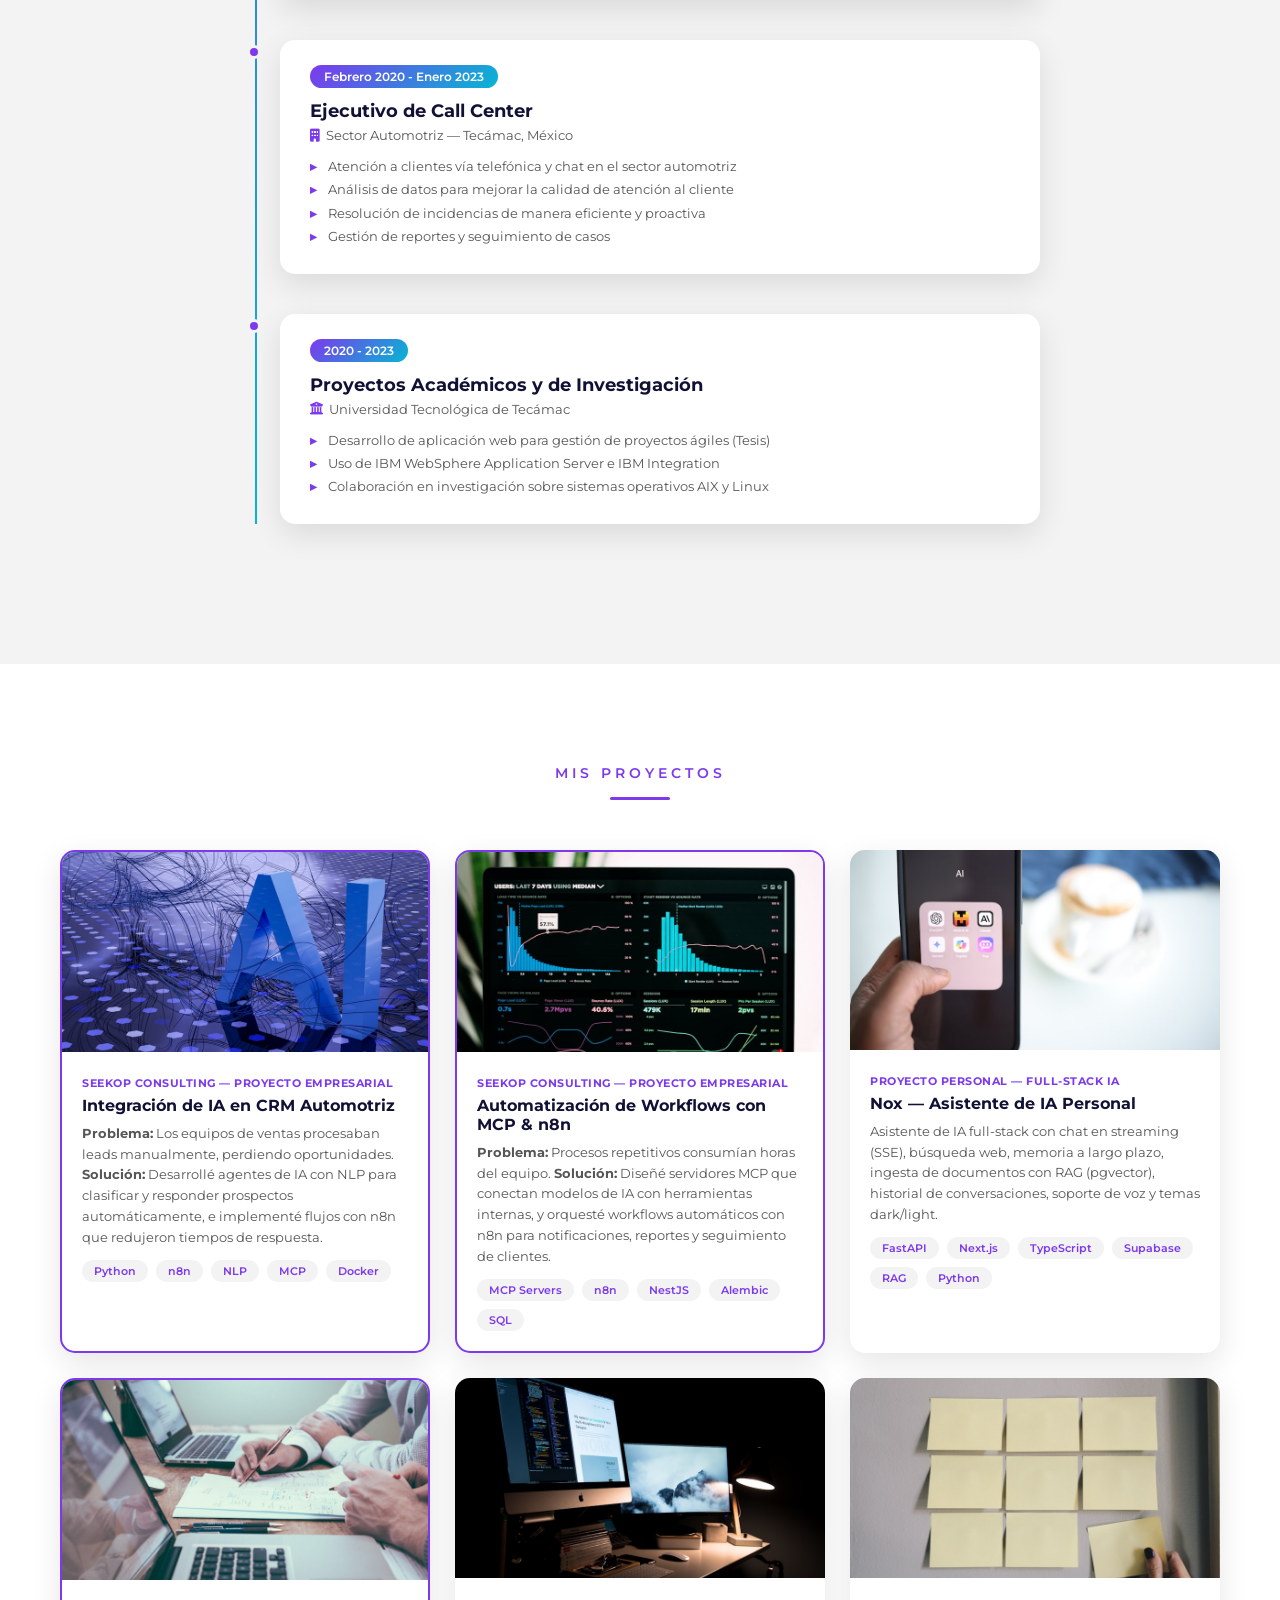
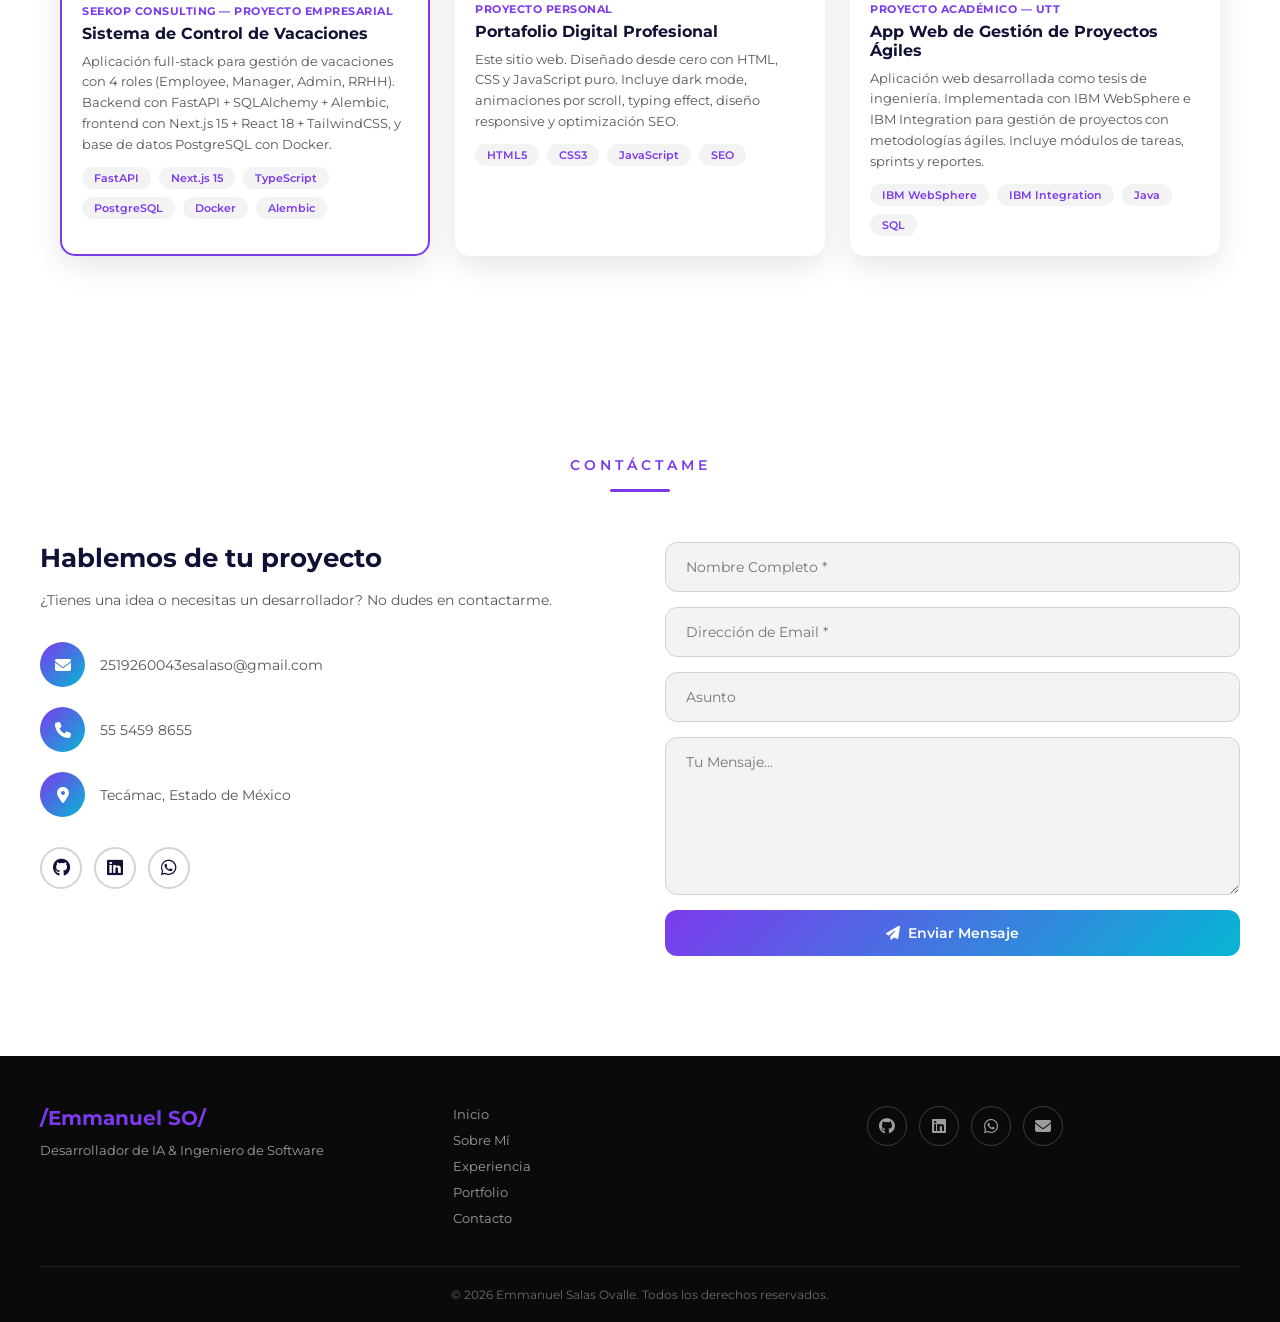
==== commit 9f076f5a: "feat: crear textos para LinkedIn, actualizar URL de LinkedIn en portafolio" ====
--- a/index.html
+++ b/index.html
@@ -73,7 +73,7 @@
                 </div>
                 <div class="redes hero-redes">
                     <a href="https://github.com/emmanuelovalle0507-ops" target="_blank" rel="noopener noreferrer" aria-label="GitHub"><i class="fa-brands fa-github"></i></a>
-                    <a href="https://www.linkedin.com/in/salas-ovalle-emmanuel-2b5255261/" target="_blank" rel="noopener noreferrer" aria-label="LinkedIn"><i class="fa-brands fa-linkedin"></i></a>
+                    <a href="https://www.linkedin.com/in/emmanuel-salas-ia/" target="_blank" rel="noopener noreferrer" aria-label="LinkedIn"><i class="fa-brands fa-linkedin"></i></a>
                     <a href="https://api.whatsapp.com/send?phone=525554598655" target="_blank" rel="noopener noreferrer" aria-label="WhatsApp"><i class="fa-brands fa-whatsapp"></i></a>
                     <a href="mailto:2519260043esalaso@gmail.com" aria-label="Email"><i class="fa-solid fa-envelope"></i></a>
                 </div>
@@ -605,7 +605,7 @@
                 </div>
                 <div class="redes contacto-redes">
                     <a href="https://github.com/emmanuelovalle0507-ops" target="_blank" rel="noopener noreferrer" aria-label="GitHub"><i class="fa-brands fa-github"></i></a>
-                    <a href="https://www.linkedin.com/in/salas-ovalle-emmanuel-2b5255261/" target="_blank" rel="noopener noreferrer" aria-label="LinkedIn"><i class="fa-brands fa-linkedin"></i></a>
+                    <a href="https://www.linkedin.com/in/emmanuel-salas-ia/" target="_blank" rel="noopener noreferrer" aria-label="LinkedIn"><i class="fa-brands fa-linkedin"></i></a>
                     <a href="https://api.whatsapp.com/send?phone=525554598655" target="_blank" rel="noopener noreferrer" aria-label="WhatsApp"><i class="fa-brands fa-whatsapp"></i></a>
                 </div>
             </div>
@@ -637,7 +637,7 @@
             </div>
             <div class="redes footer-redes">
                 <a href="https://github.com/emmanuelovalle0507-ops" target="_blank" rel="noopener noreferrer" aria-label="GitHub"><i class="fa-brands fa-github"></i></a>
-                <a href="https://www.linkedin.com/in/salas-ovalle-emmanuel-2b5255261/" target="_blank" rel="noopener noreferrer" aria-label="LinkedIn"><i class="fa-brands fa-linkedin"></i></a>
+                <a href="https://www.linkedin.com/in/emmanuel-salas-ia/" target="_blank" rel="noopener noreferrer" aria-label="LinkedIn"><i class="fa-brands fa-linkedin"></i></a>
                 <a href="https://api.whatsapp.com/send?phone=525554598655" target="_blank" rel="noopener noreferrer" aria-label="WhatsApp"><i class="fa-brands fa-whatsapp"></i></a>
                 <a href="mailto:2519260043esalaso@gmail.com" aria-label="Email"><i class="fa-solid fa-envelope"></i></a>
             </div>
